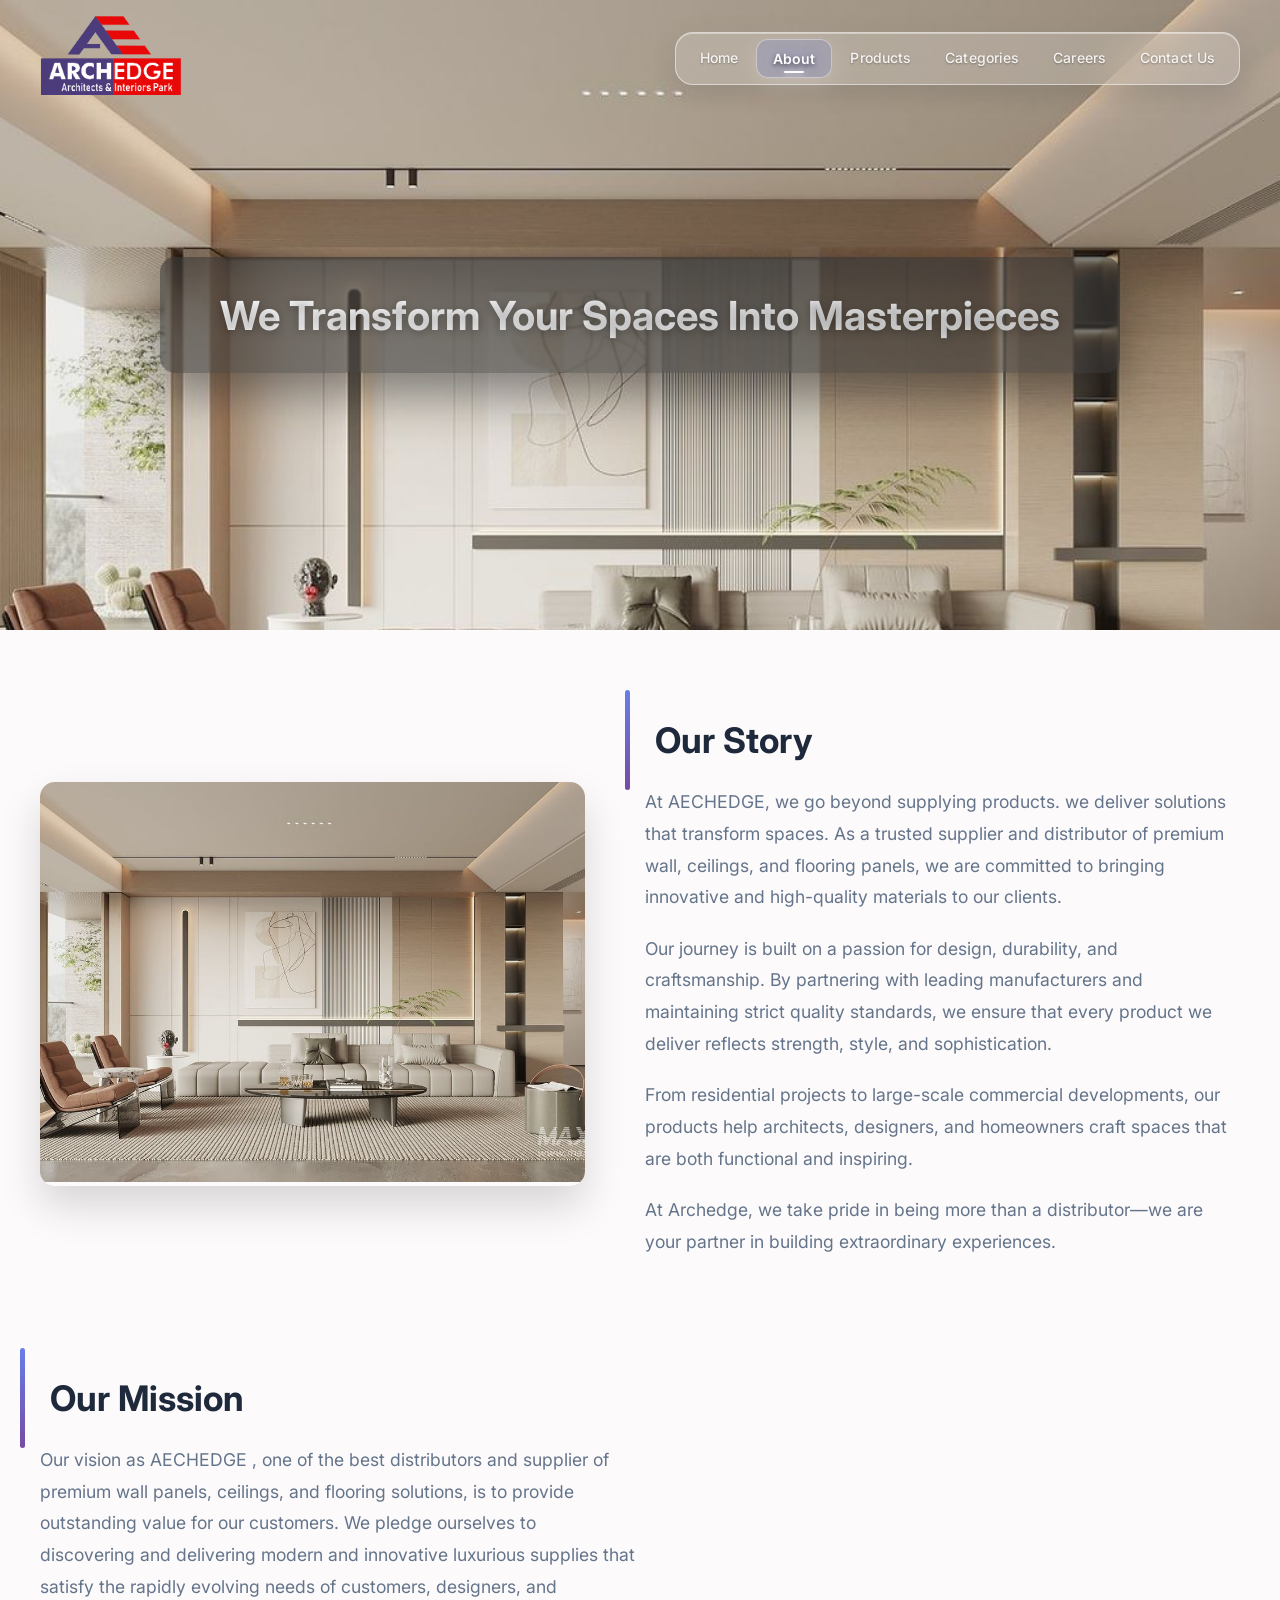
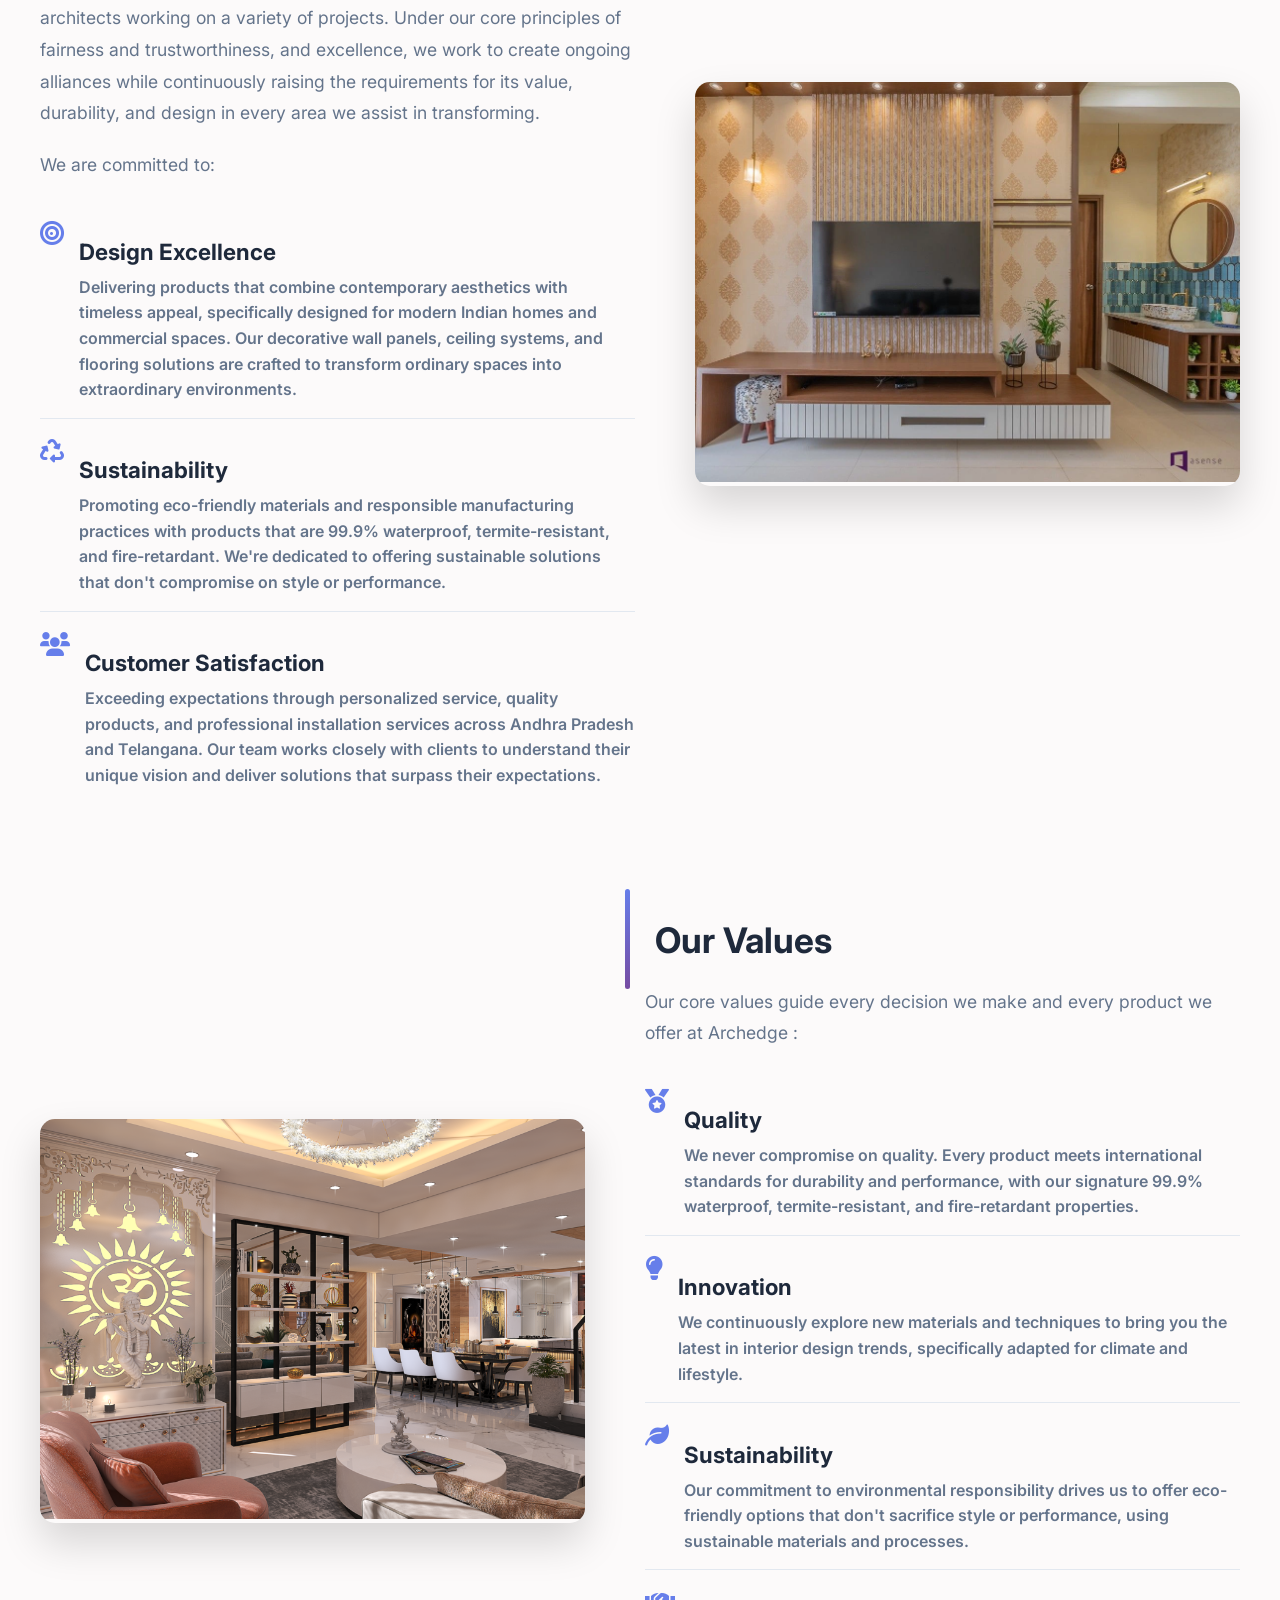
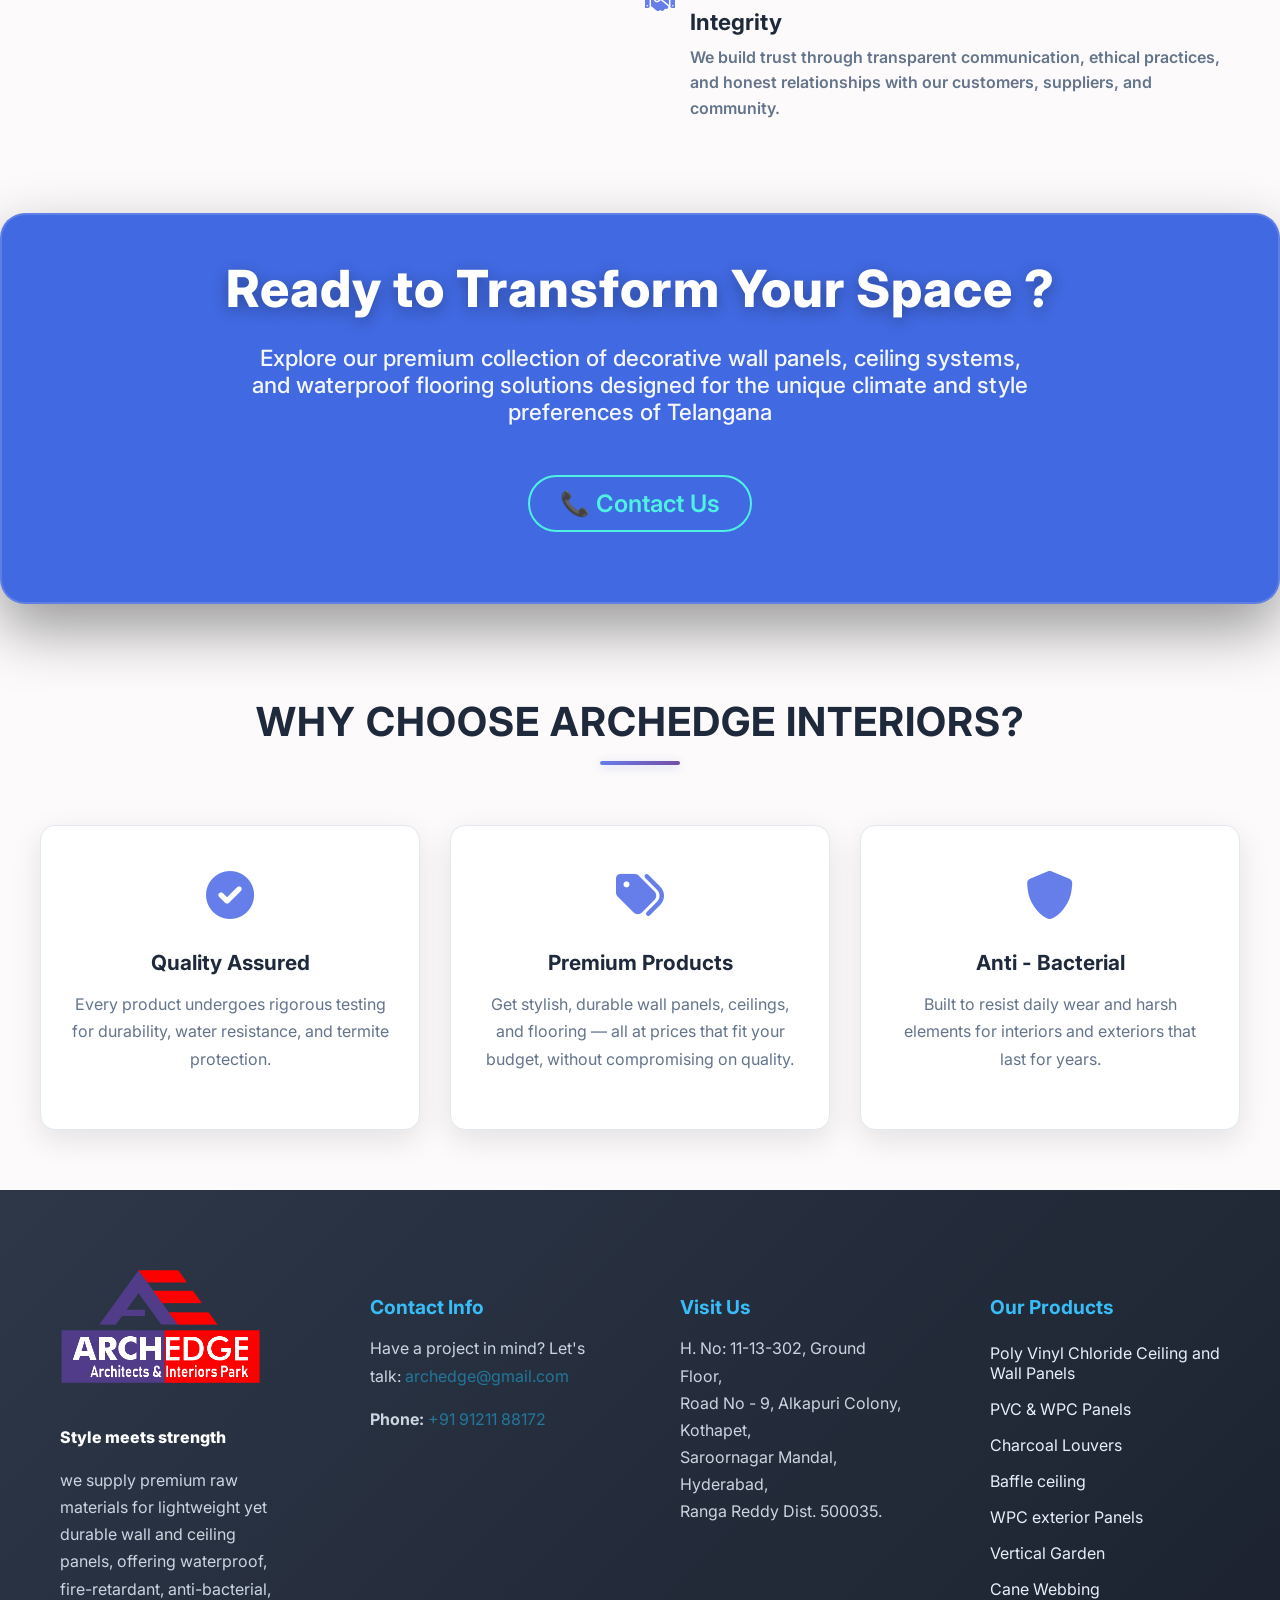
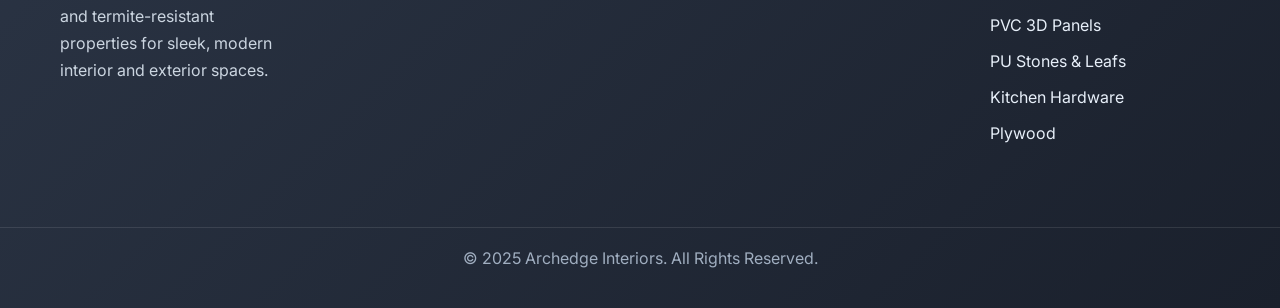
==== about/index.html @ 819c52b0 "favicons set" ====
<!DOCTYPE html>
 <html lang="en">

 <head>
    <!-- Basic Page Needs -->
    <meta charset="UTF-8">
    <meta http-equiv="X-UA-Compatible" content="IE=edge">
    <meta name="viewport" content="width=device-width, initial-scale=1.0, maximum-scale=1">

    <!-- Title & Description -->
    <title>About Archedge | Architects & Interiors Park in Hyderabad</title>
    <meta name="description" content="Learn about Archedge – Hyderabad's destination for architecture, interior design, decorative wall panels, PVC ceilings, waterproof flooring, and WPC panels. Our story, mission, and commitment to quality spaces.">
    <meta name="keywords" content="Archedge, architects Hyderabad, interior design Hyderabad, decorative wall panels, PVC ceiling systems, waterproof flooring, WPC panels, building design Hyderabad, ceiling systems">
    <link rel="canonical" href="https://archedge.pro/about">

    <meta name="robots" content="index, follow" />

    <!-- Favicon for Chrome & others -->
<!-- Standard Favicon -->
<link rel="icon" type="image/x-icon" href="/assets/images/favicon.ico">
<link rel="shortcut icon" type="image/x-icon" href="/assets/images/favicon.ico">

<!-- PNG Icons for Modern Browsers -->
<link rel="icon" type="image/png" sizes="32x32" href="/assets/images/favicon-32x32.png">
<link rel="icon" type="image/png" sizes="16x16" href="/assets/images/favicon-16x16.png">

<!-- Apple iOS Touch Icon -->
<link rel="apple-touch-icon" sizes="180x180" href="/assets/images/apple-touch-icon.png">

<!-- Android / PWA -->
<link rel="manifest" href="/assets/images/manifest.json">
<meta name="theme-color" content="#1a1a1a">

<!-- Windows Tiles -->
<meta name="msapplication-TileColor" content="#1a1a1a">
<meta name="msapplication-TileImage" content="/assets/images/mstile-150x150.png">

<!-- Safari Pinned Tab (macOS/iOS Safari) -->
<link rel="mask-icon" href="/assets/images/safari-pinned-tab.svg" color="#1a1a1a">




    <!-- Stylesheets -->
    <link rel="stylesheet" href="../assets/css/navbar.css">
    <link rel="stylesheet" href="../assets/css/about.css">
    <link rel="stylesheet" href="https://cdnjs.cloudflare.com/ajax/libs/font-awesome/6.0.0/css/all.min.css">
    <link href="https://fonts.googleapis.com/css2?family=Inter:wght@400;500;600&display=swap" rel="stylesheet">

    <!-- Preconnect / DNS Prefetch for Performance -->
    <link rel="preconnect" href="https://fonts.googleapis.com">
    <link rel="preconnect" href="https://fonts.gstatic.com" crossorigin>
    <link rel="dns-prefetch" href="https://fonts.googleapis.com">
    <link rel="dns-prefetch" href="https://fonts.gstatic.com">
    <link rel="dns-prefetch" href="https://cdnjs.cloudflare.com">

    <!-- Open Graph / Facebook -->
    <meta property="og:title" content="About Archedge | Architects & Interiors Park in Hyderabad">
    <meta property="og:description" content="Learn about Archedge – Hyderabad's destination for architecture, interior design, decorative wall panels, PVC ceilings, waterproof flooring, and WPC panels.">
    <meta property="og:image" content="https://archedge.pro/assets/images/og.png">
    <meta property="og:url" content="https://archedge.pro/about">
    <meta property="og:type" content="website">
    <meta property="og:site_name" content="Archedge – Architects & Interiors Park">

    <!-- Twitter Card -->
    <meta name="twitter:card" content="summary_large_image">
    <meta name="twitter:site" content="@archedgeinteriors">
    <meta name="twitter:creator" content="@archedgeinteriors">
    <meta name="twitter:title" content="About Archedge | Architects & Interiors Park in Hyderabad">
    <meta name="twitter:description" content="Learn about Archedge – Hyderabad's destination for architecture, interior design, decorative wall panels, PVC ceilings, waterproof flooring, and WPC panels.">
    <meta name="twitter:image" content="https://archedge.pro/assets/images/og.png">

    <!-- Enhanced SEO Meta Tags -->
    <meta name="author" content="Archedge – Architects & Interiors Park">
    <meta name="publisher" content="Archedge – Architects & Interiors Park">
    <meta name="classification" content="Interior Design, Decorative Wall Panels, Ceiling Systems, Waterproof Flooring, PVC Panels, WPC Panels">
    <meta name="geo.region" content="IN-TG">
    <meta name="geo.placename" content="Hyderabad">
    <meta name="geo.position" content="17.4065;78.4772">
    <meta name="ICBM" content="17.4065, 78.4772">
    <meta name="revisit-after" content="7 days">
    <meta name="language" content="EN">
    <meta name="distribution" content="global">
    <meta name="rating" content="general">

    <!-- Google Analytics 4 -->
    <script async src="https://www.googletagmanager.com/gtag/js?id=G-M53RF9HY7P"></script>
    <script>
        window.dataLayer = window.dataLayer || [];
        function gtag(){dataLayer.push(arguments);}
        gtag('js', new Date());
        gtag('config', 'G-M53RF9HY7P');
    </script>

    <!-- Microsoft Clarity -->
    <script type="text/javascript">
        (function(c,l,a,r,i,t,y){
            c[a]=c[a]||function(){(c[a].q=c[a].q||[]).push(arguments)};
            t=l.createElement(r);t.async=1;t.src="https://www.clarity.ms/tag/"+i;
            y=l.getElementsByTagName(r)[0];y.parentNode.insertBefore(t,y);
        })(window, document, "clarity", "script", "sxzyvyyrtw");
    </script>

    <!-- JSON-LD Structured Data: LocalBusiness -->
    <script type="application/ld+json">
    {
        "@context": "https://schema.org",
        "@type": ["LocalBusiness","HomeAndConstructionBusiness"],
        "name": "Archedge – Architects & Interiors Park",
        "description": "Learn about Archedge – Hyderabad's destination for architecture, interior design, decorative wall panels, PVC ceilings, waterproof flooring, and WPC panels.",
        "url": "https://archedge.pro/about",
        "logo": "https://archedge.pro/assets/images/logo.png",
        "image": "https://archedge.pro/assets/images/og.png",
        "telephone": "+91-91211-88172",
        "email": "archedge.pro@gmail.com",
        "address": {
            "@type": "PostalAddress",
            "streetAddress": "H. No: 11-13-302, Ground Floor, Road No - 9, Alkapuri Colony",
            "addressLocality": "Hyderabad",
            "addressRegion": "Telangana",
            "postalCode": "500035",
            "addressCountry": "IN"
        },
        "geo": {"@type":"GeoCoordinates","latitude":17.4065,"longitude":78.4772},
        "openingHoursSpecification":[{"@type":"OpeningHoursSpecification","dayOfWeek":["Monday","Tuesday","Wednesday","Thursday","Friday","Saturday"],"opens":"09:00","closes":"18:00"}],
        "priceRange":"₹₹",
        "areaServed":[{"@type":"State","name":"Telangana"},{"@type":"State","name":"Andhra Pradesh"}],
        "hasOfferCatalog":{"@type":"OfferCatalog","name":"Interior Design Solutions","itemListElement":[{"@type":"Offer","itemOffered":{"@type":"Service","name":"About Archedge","description":"Learn about our company, mission, and commitment to quality interior design solutions"}}]},
        "sameAs":["https://www.facebook.com/archedgeinteriors","https://www.instagram.com/archedgeinteriors","https://www.linkedin.com/company/archedge-interiors"],
        "foundingDate":"2025",
        "aggregateRating":{"@type":"AggregateRating","ratingValue":"4.9","reviewCount":"127"}
    }
    </script>

    <!-- JSON-LD Structured Data: Breadcrumb -->
    <script type="application/ld+json">
    {
        "@context": "https://schema.org",
        "@type": "BreadcrumbList",
        "itemListElement":[
            {"@type":"ListItem","position":1,"name":"Home","item":"https://archedge.pro/"},
            {"@type":"ListItem","position":2,"name":"About","item":"https://archedge.pro/about"}
        ]
    }
    </script>

    <!-- JSON-LD Structured Data: Website Search -->
    <script type="application/ld+json">
    {
        "@context":"https://schema.org",
        "@type":"WebSite",
        "name":"Archedge – Architects & Interiors Park",
        "url":"https://archedge.pro",
        "potentialAction":{
            "@type":"SearchAction",
            "target":"https://archedge.pro/search?q={search_term_string}",
            "query-input":"required name=search_term_string"
        }
    }
    </script>
</head>



<body>
    <!-- Header -->
    <header class="header">
        <div class="container">
            <nav class="navbar">
                <a href="/"><img src="../assets/images/logo.png" alt="Archedge Logo" class="navbar-logo" /></a>
                
                <a href="/"> 
                <div class="nav-company">
                    <div class="company-info">
                        
                    </div>
                </div>
                </a>
                
                <div class="nav-center">
                    <!-- Search bar removed -->
                </div>
                
                <div class="nav-right">
                    <ul class="nav-menu">
                        <li class="nav-item">
                            <a href="/" class="nav-link">
                                <span class="nav-text">Home</span>
                                <span class="nav-indicator"></span>
                            </a>
                        </li>
                        <li class="nav-item">
                            <a href="./" class="nav-link active">
                                <span class="nav-text">About</span>
                                <span class="nav-indicator"></span>
                            </a>
                        </li>
                        <li class="nav-item">
    
<a  class="nav-link">
        <span class="nav-text">Products</span> 
        <span class="nav-indicator"></span>
    </a>
    <div class="brands-dropdown">
        <div class="brands-row">
          <a href="../products/pare/" class="brand-item">
                <div class="brand-image-container">
                    <img src="../assets/images/brands/pare/product.webp" alt="Pare India" class="brand-image">
                    <div class="brand-overlay">
                        <span class="view-products-text">View Products</span>
                    </div>
                </div>
                <div class="brand-name"> PARE </div>
            </a>
            
            <a href="../products/vox/" class="brand-item">
                <div class="brand-image-container">
                    <img src="../assets/images/brands/vox/product.jpg" alt="Vox India" class="brand-image">
                    <div class="brand-overlay">
                        <span class="view-products-text">View Products</span>
                    </div>
                </div>
                <div class="brand-name"> VOX </div>
            </a>

            
            <a href="../products/stanza/" class="brand-item">
                <div class="brand-image-container">
                    <img src="../assets/images/brands/Stanza/Soffit Panels/image.webp" alt="Stanza Decor" class="brand-image">
                    <div class="brand-overlay">
                        <span class="view-products-text">View Products</span>
                    </div>
                </div>
                <div class="brand-name">Stanza - Soffit</div>
            </a>
            
            
            <a href="../products/stardec/" class="brand-item">
                <div class="brand-image-container">
                    <img src="../assets/images/brands/StarDECOR/product.jpeg" alt="Star Dec Products" class="brand-image">
                    <div class="brand-overlay">
                        <span class="view-products-text">View Products</span>
                    </div>
                </div>
                <div class="brand-name"> Charcoal  Louvers </div>
            </a>
            
            
            <a href="../products/future decore/" class="brand-item">
                <div class="brand-image-container">
                    <img src="../assets/images/brands/Future DECOR/rock.jpg" alt="Future Decore Industries" class="brand-image">
                    <div class="brand-overlay">
                        <span class="view-products-text">View Products</span>
                    </div>
                </div>
                <div class="brand-name">PU Stones & Leafs</div>
            </a>
            
          
        </div>
    </div>
</li>
                          <li class="nav-item">
                            <a  class="nav-link">
                                <span class="nav-text">Categories</span>
                                <span class="nav-indicator"></span>
                            </a>
                            <div class="categories-dropdown" >
                                <div class="brands-row">
                                    <a href="../categories/ceiling-panels/" class="brand-item">
                                        <div class="brand-image-container">
                                            <img src="../assets/images/categories/Ceiling-Panels.jpeg" alt="Ceiling Panels" class="brand-image">
                                            <div class="brand-overlay">
                                                <span class="view-products-text">View Ceiling Panels</span>
                                            </div>
                                        </div>
                                        <div class="brand-name">Ceiling Panels</div>
                                    </a>
                                    
                                    <a href="../categories/wall-panels/" class="brand-item">
                                        <div class="brand-image-container">
                                            <img src="../assets/images//categories/wall-panels.jpg" alt="Wall Panels" class="brand-image">
                                            <div class="brand-overlay">
                                                <span class="view-products-text">View Wall Panels</span>
                                            </div>
                                        </div>
                                        <div class="brand-name">Wall Panels</div>
                                    </a>
                                    
                                    <a href="../categories/floor-panels/" class="brand-item">
                                        <div class="brand-image-container">
                                            <img src="../assets/images/categories/Floor-Panels.jpeg" alt="Floor Panels" class="brand-image">
                                            <div class="brand-overlay">
                                                <span class="view-products-text">View Floor Panels</span>
                                            </div>
                                        </div>
                                        <div class="brand-name">Floor Panels</div>
                                    </a>
                                    
                                    
                                </div>
                            </div>
                        </li>
                        <li class="nav-item">
                            <a href="../careers/" class="nav-link">
                                <span class="nav-text">Careers</span>
                                <span class="nav-indicator"></span>
                            </a>
                        </li>
                        <li class="nav-item">
                            <a href="../contact/" class="nav-link">
                                <span class="nav-text">Contact Us</span>
                                <span class="nav-indicator"></span>
                            </a>
                        </li>
                    </ul>
                    <div class="mobile-menu-toggle" role="button" aria-label="Toggle menu" tabindex="0">
                        <span class="hamburger-line"></span>
                        <span class="hamburger-line"></span>
                        <span class="hamburger-line"></span>
                        <span class="menu-label"></span>
                    </div>
                </div>
            </nav>
        </div>
    </header>

    <!-- Hero Section -->
    <section class="hero-section">
        <div class="hero-content">
            <h1>We Transform Your Spaces Into Masterpieces</h1>
            
        </div>
    </section>

    <!-- Our Story Section -->
    <section class="section">
        <div class="two-column left-image fade-in">
            <div class="image-block">
                <img src="../assets/images/about/cover.jpg" alt="Archedge Interiors - Premium decorative wall panels and ceiling systems showroom in Hyderabad" loading="lazy">
            </div>
            <div class="text-block">
                <h2>Our Story</h2>

           <p>At AECHEDGE, we go beyond supplying products. we deliver solutions that transform spaces. As a trusted supplier and distributor of premium wall, ceilings, and flooring panels, we are committed to bringing innovative and high-quality materials to our clients.</p>
           <p> Our journey is built on a passion for design, durability, and craftsmanship. By partnering with leading manufacturers and maintaining strict quality standards, we ensure that every product we deliver reflects strength, style, and sophistication.</p>
           <p> From residential projects to large-scale commercial developments, our products help architects, designers, and homeowners craft spaces that are both functional and inspiring.</p>
           <p> At Archedge, we take pride in being more than a distributor—we are your partner in building extraordinary experiences.</p>

           </p>    
         </div>
        </div>
    </section>

    <!-- Our Mission Section -->
    <section class="section">
        <div class="two-column right-image fade-in">
            
            <div class="text-block">
                <h2>Our Mission</h2>
                <p>
                    Our vision as AECHEDGE , one of the best distributors and supplier of premium wall panels, ceilings, and flooring solutions,
                     is to provide outstanding value for our customers. We pledge ourselves to discovering and delivering modern and innovative
                      luxurious supplies that satisfy the rapidly evolving needs of customers, designers,
                     and architects working on a variety of projects. Under our core principles of fairness and trustworthiness, and excellence, we work to create ongoing alliances while continuously raising the requirements for its value, durability, and design in every area we assist in transforming.
</p>
<p>We are committed to:</p>
                <ul class="values-list">
                    <li>
                        <i class="fas fa-bullseye"></i>
                        <div class="values-content">
                            <h3>Design Excellence</h3>
                            <p>Delivering products that combine contemporary aesthetics with timeless appeal, specifically designed for modern Indian homes and commercial spaces. Our decorative wall panels, ceiling systems, and flooring solutions are crafted to transform ordinary spaces into extraordinary environments.</p>
                        </div>
                    </li>
                    <li>
                        <i class="fas fa-recycle"></i>
                        <div class="values-content">
                            <h3>Sustainability</h3>
                            <p>Promoting eco-friendly materials and responsible manufacturing practices with products that are 99.9% waterproof, termite-resistant, and fire-retardant. We're dedicated to offering sustainable solutions that don't compromise on style or performance.</p>
                        </div>
                    </li>
                    <li>
                        <i class="fas fa-users"></i>
                        <div class="values-content">
                            <h3>Customer Satisfaction</h3>
                            <p>Exceeding expectations through personalized service, quality products, and professional installation services across Andhra Pradesh and Telangana. Our team works closely with clients to understand their unique vision and deliver solutions that surpass their expectations.</p>
                        </div>
                    </li>
                </ul>
            </div>
            <div class="image-block">
                <img src="../assets/images/about/image2.webp" alt="Our Mission - Archedge Interiors" loading="lazy">
            </div>
        </div>
    </section>

    <!-- Our Values Section -->
    <section class="section">
        <div class="two-column left-image fade-in">
            <div class="image-block">
                <img src="../assets/images/about/image1.png" alt="Our Values - Archedge Interiors" loading="lazy">
            </div>
            <div class="text-block">
                <h2>Our Values</h2>
                <p>Our core values guide every decision we make and every product we offer at Archedge :</p>
                <ul class="values-list">
                    <li>
                        <i class="fas fa-medal"></i>
                        <div class="values-content">
                            <h3>Quality</h3>
                            <p>We never compromise on quality. Every product meets international standards for durability and performance, 
                                with our signature 99.9% waterproof, termite-resistant, and fire-retardant properties.</p>
                        </div>
                    </li>
                    <li>
                        <i class="fas fa-lightbulb"></i>
                        <div class="values-content">
                            <h3>Innovation</h3>
                            <p>We continuously explore new materials and techniques to bring you the latest in interior design trends, specifically adapted for climate and lifestyle.</p>
                        </div>
                    </li>
                    <li>
                        <i class="fas fa-leaf"></i>
                        <div class="values-content">
                            <h3>Sustainability</h3>
                            <p>Our commitment to environmental responsibility drives us to offer eco-friendly options that don't sacrifice style or performance, using sustainable materials and processes.</p>
                        </div>
                    </li>
                    <li>
                        <i class="fas fa-handshake"></i>
                        <div class="values-content">
                            <h3>Integrity</h3>
                            <p>We build trust through transparent communication, ethical practices, and honest relationships with our customers, suppliers, and community.</p>
                        </div>
                    </li>
                </ul>
            </div>
        </div>
    </section>

    <section class="cta-section">
        <div class="container">
            <h2>Ready to Transform Your Space ?</h2>
            <p>Explore our premium collection of decorative wall panels, ceiling systems, and waterproof flooring solutions designed for the unique climate and style preferences of Telangana</p>
            <div class="cta-buttons">
                <a href="../contact/" class="btn btn-secondary"> 📞 Contact Us</a>
            </div>
        </div>
    </section>

    <!-- Why Choose Us Section -->
    <section class="section">
        <h2 class="section-title fade-in">Why Choose Archedge Interiors?</h2>
        <div class="features-grid">
            <!-- First Line -->
            <div class="feature-card fade-in">
                <div class="feature-icon">
                    <i class="fas fa-check-circle"></i>
                </div>
                <h3>Quality Assured</h3>
                <p>Every product undergoes rigorous testing for durability, water resistance, and termite protection.</p>
            </div>
            <div class="feature-card fade-in">
                <div class="feature-icon">
                    <i class="fas fa-tags"></i>
                </div>
                <h3>Premium Products</h3>
                <p>Get stylish, durable wall panels, ceilings, and flooring — all at prices that fit your budget, without compromising on quality.
            </div>
            <div class="feature-card fade-in">
                <div class="feature-icon">
                    <i class="fas fa-shield-alt"></i>
                </div>
                <h3>Anti - Bacterial</h3>
                <p>Built to resist daily wear and harsh elements for interiors and exteriors that last for years.</p>
            </div>
       
            
            
        </div>
    </section>

  

    <!-- Footer -->
    <footer class="footer">
      <div class="footer-container">
        <div class="footer-column">
          <img src="../assets/images/logo.png" alt="Archedge Logo" class="footer-logo" loading="lazy" />
         <p style="font-weight: 800;color:white;">Style meets strength</p>
           <p>we supply premium raw materials for lightweight yet durable wall and ceiling panels, offering waterproof, fire-retardant, anti-bacterial, and termite-resistant properties for sleek, modern interior and exterior spaces.</p>
       </div>

        <div class="footer-column">
          <h4>Contact Info</h4>
          <p>Have a project in mind? Let's talk: <a href="mailto:archedge@gmail.com">archedge@gmail.com</a></p>
          <p><strong>Phone:</strong> <a href="tel:+919121188172">+91 91211 88172</a></p>
        </div>

        <div class="footer-column">
          <h4>Visit Us</h4>
          <p>
            H. No: 11-13-302, Ground Floor,<br>
            Road No - 9, Alkapuri Colony, Kothapet,<br>
            Saroornagar Mandal, Hyderabad,<br>
            Ranga Reddy Dist. 500035.
          </p>
        </div>

        <div class="footer-column">
          <h4>Our Products</h4>
          <ul>
            <li>Poly Vinyl Chloride Ceiling and Wall Panels</li>
            <li>PVC & WPC Panels</li>
            <li>Charcoal Louvers</li>
            <li>Baffle ceiling</li>
            <li>WPC exterior Panels</li>
            <li>Vertical Garden</li>
            <li>Cane Webbing</li>
            <li>PVC 3D Panels</li>
            <li>PU Stones & Leafs</li>
            <li>Kitchen Hardware</li>
            <li>Plywood</li>
          </ul>
        </div>
      </div>

      <div class="footer-bottom">
        &copy; 2025 Archedge Interiors. All Rights Reserved.
      </div>
    </footer>

    <script src="../assets/js/navbar.js"></script>
    <script>
        // Simple fade-in animation
        const observerOptions = {
            threshold: 0.1,
            rootMargin: '0px 0px -50px 0px'
        };

        const observer = new IntersectionObserver((entries) => {
            entries.forEach(entry => {
                if (entry.isIntersecting) {
                    entry.target.classList.add('visible');
                }
            });
        }, observerOptions);

        document.querySelectorAll('.fade-in').forEach(el => {
            observer.observe(el);
        });
    </script>
</body>
</html>
---- assets/css/navbar.css ----
.container {
    max-width: 1200px;
    margin: 0 auto;
    padding: 0 20px;
}
a {
  text-decoration: none;
}

.header {
  position: fixed;
  top: 0;
  left: 0;
  right: 0;
  z-index: 1000;
  transition: all 0.5s ease;
}



.nav-link {
  color: rgba(255, 255, 255, 1);
  font-weight: 600;
  font-size: 14px;
  padding: 10px 14px;
  border-radius: 12px;
  text-shadow: 0 2px 8px rgba(0, 0, 0, 0.6), 0 0 10px rgba(255, 255, 255, 0.3);
  transition: all 0.3s cubic-bezier(0.4, 0, 0.2, 1);
  white-space: nowrap;
  position: relative;
  overflow: hidden;
}

.nav-link:hover {
  background: rgba(255, 255, 255, 0.35);
  color: #667eea;
  text-shadow: 0 2px 10px rgba(102, 126, 234, 0.8), 0 0 15px rgba(255, 255, 255, 0.4);
  box-shadow: 0 4px 15px rgba(102, 126, 234, 0.4);
  transform: translateY(-2px);
}

.nav-link.active {
  background: rgba(255, 255, 255, 0.25);
  color: #ffffff;
  font-weight: 700;
  text-shadow: 0 2px 12px rgba(0, 0, 0, 0.7), 0 0 20px rgba(255, 255, 255, 0.5);
  box-shadow: 0 6px 25px rgba(255, 255, 255, 0.2);
  border-radius: 12px;
  border: 1px solid rgba(255, 255, 255, 0.4);
}



.header.scrolled {
    background: rgba(254, 251, 251, 0.98);
    box-shadow: 0 4px 20px rgba(0, 0, 0, 0.1);
    transform: translateY(0) scale(1);
    backdrop-filter: blur(20px);
    border-bottom: 1px solid rgba(102, 126, 234, 0.2);
}

/* Change nav links and search colors on scrolled header */
.header.scrolled .nav-link,
.header.scrolled .nav-link.active,
.header.scrolled .nav-link:hover {
    color: #1a1a1a;
    background: transparent;
    text-shadow: 0 1px 2px rgba(0, 0, 0, 0.1);
    transition: color 0.3s ease, background 0.3s ease;
    font-weight: 600;
    border-radius: 10px;
    font-size: 15px;
    letter-spacing: 0.02em;
    font-family: 'Segoe UI', Tahoma, Geneva, Verdana, sans-serif;
}

.header.scrolled .nav-link:hover {
    background: linear-gradient(90deg, rgba(102, 126, 234, 0.3), rgba(118, 75, 162, 0.3));
    color: #667eea;
    text-shadow: 0 3px 12px rgba(102, 126, 234, 0.6);
    box-shadow: 0 8px 28px rgba(102, 126, 234, 0.4);
    transform: translateY(-3px) scale(1.05);
    transition: all 0.4s ease;
}

.header.scrolled .nav-link.active {
    font-weight: 700;
    border-bottom: 3px solid #667eea;
    color: #667eea;
    text-shadow: 0 2px 10px rgba(102, 126, 234, 0.8);
    box-shadow: 0 8px 24px rgba(102, 126, 234, 0.4);
    background: linear-gradient(90deg, rgba(102, 126, 234, 0.15), rgba(118, 75, 162, 0.15));
    border-radius: 10px;
}





.navbar {
    display: grid;
    grid-template-columns: 40px 1.2fr 2fr 2.5fr;
    align-items: center;
    gap: 20px;
    padding: 16px 0;
    position: relative;
    z-index: 2;
}

/* Clean Company Section */
.nav-spacer {
    display: block;
    left: 0px;
    /* Empty spacer for grid layout */
}
.navbar-logo {
  height: 80px;
  width: auto;
  margin-left: 0px;
    transition: transform 0.3s ease;
}
.nav-company {
    display: flex;
    align-items: center;
    position: relative;
    z-index: 2;
    padding-left: 0px;
    margin-left: -120px;
}

.nav-center {
    display: flex;
    justify-content: flex-start;
    align-items: center;
    position: relative;
    z-index: 2;
    padding-left: 10px;
    padding-right: 30px;
    width: 100%;
}
.header.scrolled .nav-center{
    background: none;
    border: none;
}


/* Clean Right Section - Navigation */
.nav-right {
    display: flex;
    align-items: center;
    justify-content: flex-end;
    gap: 6px;
    position: relative;
    z-index: 2;
    width: 100%;
    border-radius: 18px;
}

/* Clean Navigation Menu */
.nav-menu {
    display: flex;
    list-style: none;
    gap: 2px;
    margin: 0;
    padding: 6px 8px;
    background: rgba(255, 255, 255, 0.18);
    border-radius: 18px;
    backdrop-filter: blur(20px);
    border: 1px solid rgba(255, 255, 255, 0.5);
    box-shadow: 
        0 6px 25px rgba(0, 0, 0, 0.15),
        inset 0 1px 0 rgba(255, 255, 255, 0.4),
        0 0 20px rgba(255, 255, 255, 0.1);
    transition: all 0.3s ease;
    flex-wrap: nowrap;
    min-width: fit-content;
}

.nav-item {
    position: relative;
}

/* Brands Dropdown Styles */
.brands-dropdown {
    position: absolute;
    top: 120%;
    left: -50%;
    background: rgba(255, 255, 255, 0.98);
    backdrop-filter: blur(20px);
    border-radius: 16px;
    box-shadow: 0 12px 40px rgba(0, 0, 0, 0.15);
    border: 1px solid rgba(255, 255, 255, 0.3);
    opacity: 0;
    visibility: hidden;
    transition: all 0.4s cubic-bezier(0.4, 0, 0.2, 1);
    z-index: 1000;
    padding: 25px;
    width: auto;
    max-width: 95vw;
}
.categories-dropdown {
    position: absolute;
    top: 120%;
    background: rgba(255, 255, 255, 0.98);
    backdrop-filter: blur(20px);
    border-radius: 16px;
    box-shadow: 0 12px 40px rgba(0, 0, 0, 0.15);
    border: 1px solid rgba(255, 255, 255, 0.3);
    opacity: 0;
    visibility: hidden;
    transition: all 0.4s cubic-bezier(0.4, 0, 0.2, 1);
    z-index: 1000;
    padding: 25px;
    width: auto;
    max-width: 50vw;
}

.nav-item:hover .brands-dropdown {
    opacity: 1;
    visibility: visible;
}

.nav-item:hover .brands-dropdown {
    transform: translateX(-58%);
}

.nav-item:hover .categories-dropdown {
    opacity: 1;
    visibility: visible;
}

.nav-item:hover .categories-dropdown {
    transform: translateX(-28%);
}



.brands-row {
    display: grid;
    grid-template-columns: repeat(5, 1fr);
    align-items: start;
    justify-content: center;
    padding: 4px;
    width: 100%;
}

.brand-item {
    display: flex;
    flex-direction: column;
    align-items: center;
    text-decoration: none;
    color: inherit;
    cursor: pointer;
    transition: all 0.3s ease;
    padding: 10px;
    border-radius: 12px;
    width: 100%;
    max-width: 160px;
    justify-self: center;
}

.brand-item:hover {
    transform: translateY(-6px);
    background: linear-gradient(135deg, rgba(102, 126, 234, 0.08) 0%, rgba(118, 75, 162, 0.05) 100%);
    border-radius: 16px;
    box-shadow: 0 8px 25px rgba(102, 126, 234, 0.15);
}

.brand-image-container {
    position: relative;
    width: 150px;
    height: 100px;
    border-radius: 16px;
    overflow: hidden;
    box-shadow: 0 6px 20px rgba(0, 0, 0, 0.15);
    transition: all 0.4s cubic-bezier(0.4, 0, 0.2, 1);
    margin-bottom: 12px;
    border: 2px solid rgba(255, 255, 255, 0.8);
}

.brand-image {
    width: 100%;
    height: 100%;
    object-fit: cover;
    transition: all 0.3s ease;
}

.brand-overlay {
    position: absolute;
    top: 0;
    left: 0;
    right: 0;
    bottom: 0;
    background: transparent;
    display: flex;
    align-items: center;
    justify-content: center;
    opacity: 0;
    transition: all 0.4s cubic-bezier(0.4, 0, 0.2, 1);
}

.brand-item:hover .brand-overlay {
    opacity: 1;
}



.view-products-text {
    background: rgba(0, 0, 0, 0.9);
    color: white;
    padding: 10px 18px;
    border-radius: 25px;
    font-size: 11px;
    font-weight: 700;
    text-transform: uppercase;
    letter-spacing: 0.8px;
    box-shadow: 0 4px 15px rgba(0, 0, 0, 0.3);
    transition: all 0.3s ease;
    display: inline-block;
    border: 2px solid rgba(0, 0, 0, 0.8);
}

.brand-item:hover .view-products-text {
    transform: translateY(-2px);
    box-shadow: 0 6px 20px rgba(0, 0, 0, 0.5);
    background: rgba(0, 0, 0, 1);
}

.brand-name {
    font-size: 14px;
    font-weight: 700;
    color: #2d3748;
    text-align: center;
    line-height: 1.3;
    transition: all 0.3s ease;
    font-family: 'Inter', sans-serif;
    text-shadow: 0 1px 2px rgba(0, 0, 0, 0.1);
    margin-top: 4px;
}

.brand-item:hover .brand-name {
    
    transform: translateY(-2px);
}

/* Responsive Grid Layout */
/* Large Desktop: 6 columns (all in one row) */
@media (min-width: 1200px) {
    .brands-dropdown {
        width: 1200px;
        max-width: 95vw;
    }
    
    .brands-row {
        gap: 18px;
        margin: 0;
    }
    
    .brand-item {
        max-width: 180px;
    }
    
    .brand-image-container {
        width: 160px;
        height: 110px;
    }
}

/* Transition zone for very wide screens */
@media (min-width: 1400px) {
    .brands-dropdown {
        left: 50%;
        min-width: 1200px;
        padding: 4px;
    }
    
    .brands-row {
        gap: 24px;
    }
    
    .brand-item {
        max-width: 180px;
    }
    
    .brand-image-container {
        width: 160px;
        height: 110px;
    }
}

/* Medium Desktop: 3x2 grid (2 rows, 3 columns each) */
@media (max-width: 1199px) and (min-width: 769px) {
    .brands-dropdown {
        padding: 20px;
        max-width: 90vw;

    }
    
    .brands-row {
        grid-template-columns: repeat(3, 1fr);
        max-width: 600px;
        margin: 0 auto;
        gap: 18px;
        padding: 8px;
    }
    
    .brand-image-container {
        width: 140px;
        height: 95px;
    }
    
    .brand-item {
        max-width: 150px;
        padding: 10px;
    }
}

/* Mobile: 2x3 grid (3 rows, 2 columns each) */
@media (max-width: 768px) {
    
    .brands-dropdown {
        padding: 20px;
        max-width: 95vw;
        left: 50%;
        transform: translateX(-50%) translateY(-15px);
    }
    
    .brands-row {
        grid-template-columns: repeat(2, 1fr);
        max-width: 350px;
        margin: 0 auto;

        gap: 16px;
    }
    .categories-dropdown{
        margin-left: 80px;
    }
    .brands-dropdown{
        margin-left: 20px;
    }
    
    .brand-image-container {
        width: 120px;
        height: 80px;
    }
    
    .brand-name {
        font-size: 13px;
        font-weight: 600;
    }
    
    .brand-item {
        max-width: 130px;
        padding: 8px;
    }
    
    .view-products-text {
        font-size: 10px;
        padding: 8px 14px;
    }
}

/* Very small mobile */
@media (max-width: 480px) {
    .brands-dropdown {
        padding: 16px;
        max-width: 98vw;
    }
    
    .brands-row {
        max-width: 300px;
        gap: 12px;
    }
    
    .brand-image-container {
        width: 100px;
        height: 70px;
    }
    
    .brand-item {
        max-width: 110px;
        padding: 6px;
    }
    
    .brand-name {
        font-size: 12px;
    }
}

.nav-link {
    display: flex;
    flex-direction: column;
    align-items: center;
    text-decoration: none;
    color: rgba(255, 255, 255, 0.9);
    font-weight: 500;
    font-size: 14px;
    padding: 10px 16px;
    border-radius: 12px;
    transition: all 0.3s ease;
    position: relative;
    font-family: 'Inter', -apple-system, BlinkMacSystemFont, sans-serif;
    letter-spacing: 0.1px;
    text-shadow: 0 1px 2px rgba(0, 0, 0, 0.3);
    background: transparent;
    border: none;
    outline: none;
}

.nav-text {
    position: relative;
    z-index: 2;
    transition: all 0.3s ease;
}

.nav-indicator {
    position: absolute;
    bottom: 4px;
    left: 50%;
    transform: translateX(-50%) scaleX(0);
    width: 20px;
    height: 2px;
    background: rgba(255, 255, 255, 0.9);
    border-radius: 1px;
    transition: transform 0.3s ease;
    box-shadow: 0 1px 3px rgba(255, 255, 255, 0.5);
}

.nav-link:hover {
    color: #ffffff;
    background: rgba(255, 255, 255, 0.15);
    transform: translateY(-2px);
    text-shadow: 
        0 2px 4px rgba(0, 0, 0, 0.5),
        0 0 10px rgba(102, 126, 234, 0.3);
    border-radius: 12px;
}

.nav-link:hover .nav-indicator {
    transform: translateX(-50%) scaleX(1);
}

.nav-link.active {
    color: #ffffff;
    background: rgba(102, 126, 234, 0.2);
    font-weight: 600;
    text-shadow: 
        0 2px 4px rgba(0, 0, 0, 0.5),
        0 0 12px rgba(102, 126, 234, 0.4);
    border-radius: 12px;
}

.nav-link.active .nav-indicator {
    transform: translateX(-50%) scaleX(1);
    background: rgba(255, 255, 255, 1);
    box-shadow: 0 2px 6px rgba(255, 255, 255, 0.6);
}


/* Mobile Navigation Styles */
@media (max-width: 768px) {
    
    
    .nav-menu {
        position: fixed;
        top: 40px;
        left: 0;
        right: 0;
        background: rgba(255, 255, 255, 0.95);
        backdrop-filter: blur(20px);
        flex-direction: column;
        padding: 20px;
        transform: translateY(-100%);
        opacity: 0;
        visibility: hidden;
        transition: all 0.3s cubic-bezier(0.4, 0, 0.2, 1);
        z-index: 99;
        border-radius: 0 0 20px 20px;
        box-shadow: 0 10px 40px rgba(0, 0, 0, 0.1);
    }
    
    .nav-menu.active {
        transform: translateY(0);
        opacity: 1;
        visibility: visible;
    }
    
    .nav-item {
        margin: 8px 0;
        width: 100%;
    }
    
    .nav-link {
        color: #1a1a1a;
        padding: 15px 20px;
        border-radius: 12px;
        background: rgba(102, 126, 234, 0.05);
        margin: 4px 0;
        text-shadow: none;
    }
    
    .nav-link:hover {
        background: rgba(102, 126, 234, 0.1);
        color: #667eea;
        transform: translateX(8px);
    }
    
}
@media(min-width: 769px){
    .nav-item:hover > .brands-dropdown,
    .nav-item:hover > .categories-dropdown {
        display: block;
    }
}

/* ---------- MOBILE MENU ---------- */
.mobile-menu-toggle {
    display: none;
    flex-direction: column;
    cursor: pointer;
    gap: 5px;
    z-index: 1000;
}

.hamburger-line {
    width: 25px;
    height: 3px;
    background: #4f46e5;
    border-radius: 2px;
    transition: all 0.3s;
}

.mobile-menu-toggle.active .hamburger-line:nth-child(1) {
    transform: rotate(45deg) translate(5px, 5px);
}
.mobile-menu-toggle.active .hamburger-line:nth-child(2) {
    opacity: 0;
}
.mobile-menu-toggle.active .hamburger-line:nth-child(3) {
    transform: rotate(-45deg) translate(5px, -5px);
}

@media(max-width:768px){
   
    

    .brands-dropdown{
        display: none;
    }
    .categories-dropdown {
        display: none;
        position: absolute;   /* keep absolute for small offset */
        top: 100%;            /* below parent nav item */
        left: 10px;           /* shift slightly right */
        transform: none;      /* remove old translation */
        width: calc(100% - 20px); /* slightly smaller than parent width */
        max-width: 95%;       
        padding: 15px 20px;
        border-radius: 12px;
        box-shadow: 0 6px 20px rgba(0,0,0,0.1);
        background: rgba(255, 255, 255, 0.95);
        z-index: 1000;
    }

    .brands-dropdown.open,
    .categories-dropdown.open {
        display: block;
    }

    .mobile-menu-toggle {
        display: flex;
    }
}
/* Enhanced Footer Styling */
.footer {
    background: linear-gradient(135deg, #2d3748 0%, #1a202c 100%);
    color: #e2e8f0;
    padding: 60px 0 20px;
    position: relative;
    overflow: hidden;
  }
  
  .footer::before {
    content: '';
    position: absolute;
    top: 0;
    left: 0;
    right: 0;
    bottom: 0;
  }
  .footer-column h4 {
    font-size: 1.2rem;
    color: #38bdf8;
    margin-bottom: 12px;
  }
  
  .footer-container {
    max-width: 1200px;
    margin: 0 auto;
    padding: 0 20px;
    display: grid;
    grid-template-columns: repeat(auto-fit, minmax(250px, 1fr));
    gap: 40px;
    position: relative;
    z-index: 2;
  }
  
  .footer-column {
    padding: 20px;
  }
  
  .footer-logo {
    max-width: 200px;
    margin-bottom: 20px;
    filter: brightness(1.1) contrast(1.1);
  }
  
 
  .footer-column p {
    line-height: 1.7;
    margin-bottom: 15px;
    color: #cbd5e0;
    justify-content: center;
  }
  
  .footer-column a{
    
    color: #22779b;
  }
  
  .footer-column a:hover {
    color: #764ba2;
  }
  
  .footer-column ul {
    list-style: none;
    padding: 0;
  }
  
  .footer-column ul li {
    padding: 8px 0;
    color: #e7eff9;
    transition: color 0.3s ease;
  }
  
  .footer-column ul li:hover {
    color: #667eea;
  }
  
  .footer-bottom {
    text-align: center;
    padding: 20px 0;
    border-top: 1px solid rgba(255, 255, 255, 0.1);
    margin-top: 40px;
    color: #a0aec0;
    position: relative;
    z-index: 2;
  }
---- assets/css/about.css ----
body{
            min-height: 100vh;
  
            background: rgb(252, 250, 250);

            margin: 0;
            padding: 0;
            font-family: 'Inter', 'Segoe UI', sans-serif;
        }       
        .hero-section {
            position: relative;
            height: 70vh;
            background: url('../images/about/cover.jpg') no-repeat center center fixed;
            background-size: cover;
            background-position: center;
            display: flex;
            align-items: center;
            justify-content: center;
            text-align: center;
            color: white;
            overflow: hidden;
            margin-bottom: 50px;
        }

        .hero-section::after {
            content: '';
            position: absolute;
            top: 0;
            left: 0;
            right: 0;
            bottom: 0;
           }

        .hero-content {
            position: relative;
            justify-content: center;
            background: rgba(56, 56, 56, 0.6);
            border-radius: 15px;
            
            padding:0 60px 0 60px;
            z-index: 2;
            backdrop-filter: blur(1.1px);
            box-shadow: 0 20px 50px rgba(35, 35, 35, 0.5);
        }

        .hero-content h1 {
            font-size: 2.5rem;
            font-weight: 700;
            text-shadow: 0 2px 10px rgba(0, 0, 0, 0.3);
            background: linear-gradient(to right, #fff, #e0e0e0);
            -webkit-background-clip: text;
            -webkit-text-fill-color: transparent;
            background-clip: text;
            animation: fadeInUp 1s ease-out forwards, glow 2s infinite alternate;
            opacity: 0;
        }

        @keyframes fadeInUp {
            from {
                opacity: 0;
                transform: translateY(30px);
            }
            to {
                opacity: 1;
                transform: translateY(0);
            }
        }

        @keyframes glow {
            from {
                text-shadow: 0 2px 10px rgba(0, 0, 0, 0.3);
            }
            to {
                text-shadow: 0 2px 20px rgba(255, 255, 255, 0.5);
            }
        }

        .hero-content p {
            display: none;
        }

        .hero-buttons {
            margin-top: 20px;
        }

        

        .section {
            padding: 10px;
            max-width: 1200px;
            margin: 0 auto;
            margin-top: 50px;
        }

        .section-title {
            text-align: center;
            font-size: 2.5rem;
            font-weight: 700;
            color: #1e293b;
            margin-bottom: 60px;
            position: relative;
            text-transform: uppercase;
            letter-spacing: 1px;
        }

        .section-title:after {
            content: '';
            display: block;
            width: 80px;
            height: 4px;
            background: linear-gradient(135deg, #667eea 0%, #764ba2 100%);
            margin: 15px auto 0;
            border-radius: 2px;
            box-shadow: 0 2px 10px rgba(102, 126, 234, 0.3);
        }

        .two-column {
            display: flex;
            flex-wrap: wrap;
            align-items: center;
            gap: 60px;
        }

        

        .image-block {
            flex: 1 1 450px;
            border-radius: 15px;
            overflow: hidden;
            box-shadow: 0 20px 40px rgba(0, 0, 0, 0.15);
            transition: all 0.3s ease;
            position: relative;
        }

        .image-block::before {
            content: '';
            position: absolute;
            top: 0;
            left: 0;
            right: 0;
            bottom: 0;
            opacity: 0;
            transition: opacity 0.3s ease;
            z-index: 1;
        }

        .image-block:hover {
            transform: translateY(-20px);
            border: #1e293b 1px solid;
        }

        .image-block:hover::before {
            opacity: 1;
        }

        .image-block img {
            width: 100%;
            height: 200px;
            object-fit: cover;
            transition: transform 0.5s ease;
            position: relative;
            z-index: 2;
        }

        .image-block:hover img {
            transform: scale(1.05);
        }

        .text-block {
            flex: 1 1 500px;
            position: relative;
        }

        .text-block::before {
            content: '';
            position: absolute;
            top: 0;
            left: -20px;
            width: 5px;
            height: 100px;
            background: linear-gradient(to bottom, #667eea, #764ba2);
            border-radius: 5px;
        }

        .text-block h2 {
            font-size: 2.2rem;
            color: #1e293b;
            margin-bottom: 25px;
            position: relative;
            padding-left: 10px;
        }

        .text-block p {
            font-size: 1.1rem;
            color: #64748b;
            line-height: 1.8;
            margin-bottom: 20px;
            position: relative;
             text-justify: inter-word;     /* Distributes spaces between words, not letters */
  hyphens: auto;
        }

        .features-grid {
            display: grid;
            grid-template-columns: repeat(auto-fit, minmax(300px, 1fr));
            gap: 30px;
            margin-top: 50px;
            margin-bottom: 50px;
        }

        .feature-card {
            background: white;
            border-radius: 15px;
            padding: 40px 30px;
            text-align: center;
            box-shadow: 0 10px 30px rgba(0, 0, 0, 0.1);
            transition: all 0.3s ease;
            border: 1px solid #e2e8f0;
            position: relative;
            overflow: hidden;
        }

        .feature-card::before {
            content: '';
            position: absolute;
            top: 0;
            left: 0;
            width: 100%;
            height: 4px;
            background: linear-gradient(135deg, #667eea 0%, #764ba2 100%);
            transform: scaleX(0);
            transform-origin: left;
            transition: transform 0.3s ease;
        }

        .feature-card:hover {
            transform: translateY(-10px);
            box-shadow: 0 15px 40px rgba(0, 0, 0, 0.15);
            border-color: #667eea;
        }

        .feature-card:hover::before {
            transform: scaleX(1);
        }

        .feature-icon {
            font-size: 3rem;
            margin-bottom: 25px;
            color: #667eea;
            transition: all 0.3s ease;
        }

        .feature-card:hover .feature-icon {
            transform: scale(1.1) rotate(5deg);
            color: #764ba2;
        }

        .feature-card h3 {
            font-size: 1.5rem;
            color: #1e293b;
            margin-bottom: 15px;
        }

        .feature-card p {
            color: #64748b;
            line-height: 1.7;
        }

        .cta-section {
            background:royalblue;
            color: white;
            text-align: center;
            padding-bottom: 70px;
            margin: 50px 0 0 0 ;
            position: relative;
            overflow: hidden;
            border-radius: 25px;
            box-shadow: 0 25px 60px rgba(0, 0, 0, 0.4);
            border: 2px solid rgba(255, 255, 255, 0.15);
        }

        .cta-section::before {
            content: '';
            position: absolute;
            top: 0;
            left: 0;
            right: 0;
            bottom: 0;
            opacity: 0.3;
        }

        .cta-section h2 {
            font-size: 3.2rem;
            font-weight: 800;
            margin-bottom: 25px;
            position: relative;
            text-shadow: 0 4px 15px rgba(0, 0, 0, 0.3);
            letter-spacing: 1px;
            z-index: 2;
        }

        .cta-section p {
            font-size: 1.4rem;
            max-width: 800px;
            margin: 0 auto 50px;
            opacity: 0.95;
            position: relative;
            font-weight: 500;
            z-index: 2;
        }

        .cta-buttons {
    display: flex;
    justify-content: center;
    flex-wrap: wrap;
    gap: 20px;
    margin-top: 30px;
    z-index: 2;
    position: relative;
}

.btn {
    position: relative;
    padding: 12px 30px;
    font-size: 1.5rem;
    font-weight: 600;
    border: 2px solid transparent;
    border-radius: 50px;
    text-decoration: none;
    background-color: transparent;
    overflow: hidden;
    transition: all 0.4s ease;
    z-index: 1;
}

/* Common fill animation */
.btn::before {
    content: '';
    position: absolute;
    left: 0;
    top: 0;
    height: 100%;
    width: 0%;
    z-index: -1;
    transition: width 0.4s ease;
    border-radius: inherit;
}


/* Button 2: Contact Us - Aqua Blue */
.btn-secondary {
    border-color: #4ef1e2;
    color: #4ef1e2;
}

.btn-secondary::before {
    background: #4ef1e2;
}

.btn-secondary:hover::before {
    width: 100%;
}

.btn-secondary:hover {
    color: #1a1a1a;
}


        .values-list {
            list-style: none;
            padding: 0;
        }

        .values-list li {
            padding: 15px 0;
            border-bottom: 1px solid #e2e8f0;
            display: flex;
            align-items: flex-start;
            transition: all 0.3s ease;
        }

        .values-list li:hover {
            transform: translateX(10px);
            border-bottom: 1px solid #667eea;
        }

        .values-list li:last-child {
            border-bottom: none;
        }

        .values-list i {
            color: #667eea;
            font-size: 1.5rem;
            margin-right: 15px;
            margin-top: 5px;
            transition: all 0.3s ease;
        }

        .values-list li:hover i {
            transform: scale(1.2);
            color: #764ba2;
        }

        .values-content {
            flex: 1;
        }

        .values-content h3 {
            font-size: 1.4rem;
            color: #1e293b;
            margin-bottom: 10px;
        }

   
.values-content p {
    flex: 1 1 45%;
    color: #64748b;
    margin: 0;
    font-size: 1.1rem;
    font-weight: 600;
    font-style: normal;
    line-height: 1.6;
     text-justify: inter-word;     /* Distributes spaces between words, not letters */
  hyphens: auto;
}

        .fade-in {
            opacity: 0;
            transform: translateY(30px);
            transition: opacity 0.6s ease, transform 0.6s ease;
        }

        .fade-in.visible {
            opacity: 1;
            transform: translateY(0);
        }



        /* === Global adjustments for all devices === */
body {
    font-size: 16px;
}

.hero-section {
    height: 60vh; /* reduce on smaller screens via media queries */
    padding: 0 20px;
}

.hero-content h1 {
    font-size: 2rem; /* adjust for smaller screens */
}

/* Two-column layout adjustments */
.two-column {
    flex-wrap: wrap;
}



/* Feature card text */
.feature-card h3 {
    font-size: 1.3rem;
}

.feature-card p {
    font-size: 1rem;
}

/* CTA Section */
.cta-section h2 {
    font-size: 2.2rem;
}

.cta-section p {
    font-size: 1rem;
}

/* Values Section */
.values-content p {
    font-size: 1rem;
}

/* === Media Queries === */
/* === Small devices: phones (≤480px) === */
@media (max-width: 480px) {
    /* Hero Section */
    .hero-section {
        height: 35vh;
        padding: 0 15px;
    }
    .hero-content {
        padding: 15px 20px;
    }
    .hero-content h1 {
        font-size: 1.6rem;
        line-height: 1.3;
    }

    /* Two-column layout */
    .two-column {
        flex-direction: column;
        gap: 25px;
    }

    /* Images */
    .image-block img {
        width: 100%;
        height: auto;
        object-fit: cover;
    }

    /* Text block */
    .text-block h2 {
        font-size: 1.6rem;
    }
    .text-block p {
        font-size: 0.95rem;
    }

    /* Features Grid */
    .features-grid {
        grid-template-columns: 1fr;
        gap: 20px;
    }
    .feature-card h3 {
        font-size: 1.2rem;
    }
    .feature-card p {
        font-size: 0.95rem;
    }

    /* CTA Section */
    .cta-section h2 {
        font-size: 1.8rem;
    }
    .cta-section p {
        font-size: 0.95rem;
    }
    .cta-buttons {
        flex-direction: column;
        gap: 15px;
    }
}

/* === Medium devices: tablets (≤780px) === */
@media (max-width: 780px) {
    /* Hero Section */
    .hero-section {
        height: 50vh;
        padding: 0 20px;
    }
    .hero-content {
        padding: 20px 30px;
    }
    .hero-content h1 {
        font-size: 2rem;
        line-height: 1.2;
    }

    /* Two-column layout */
    .two-column {
        flex-direction: column;
        gap: 35px;
    }

    /* Images */
    .image-block img {
        width: 100%;
        height: auto;
    }

    /* Text block */
    .text-block h2 {
        font-size: 1.9rem;
    }
    .text-block p {
        font-size: 1.05rem;
    }

    /* Features Grid */
    .features-grid {
        grid-template-columns: repeat(auto-fit, minmax(250px, 1fr));
        gap: 25px;
    }
    .feature-card h3 {
        font-size: 1.3rem;
    }
    .feature-card p {
        font-size: 1rem;
    }

    /* CTA Section */
    .cta-section h2 {
        font-size: 2.2rem;
    }
    .cta-section p {
        font-size: 1.1rem;
    }
    .cta-buttons {
        flex-direction: row;
        flex-wrap: wrap;
        gap: 20px;
    }
}

/* Large devices: mini laptops (≤ 1024px) */
@media (max-width: 1024px) {
    .hero-section {
        height: 60vh;
    }

    .hero-content h1 {
        font-size: 2.2rem;
    }

    .image-block img {
        height: 450px;
    }

    .text-block h2 {
        font-size: 2.1rem;
    }

    .cta-section h2 {
        font-size: 2.5rem;
    }

    .cta-section p {
        font-size: 1.2rem;
    }
}

/* Extra large screens: desktops (> 1200px) */
@media (min-width: 1200px) {
    .hero-section {
        height: 70vh;
    }

    .hero-content h1 {
        font-size: 2.5rem;
    }

    .image-block img {
        height: 400px;
    }

    .text-block h2 {
        font-size: 2.2rem;
    }

    .cta-section h2 {
        font-size: 3.2rem;
    }

    .cta-section p {
        font-size: 1.4rem;
    }
}
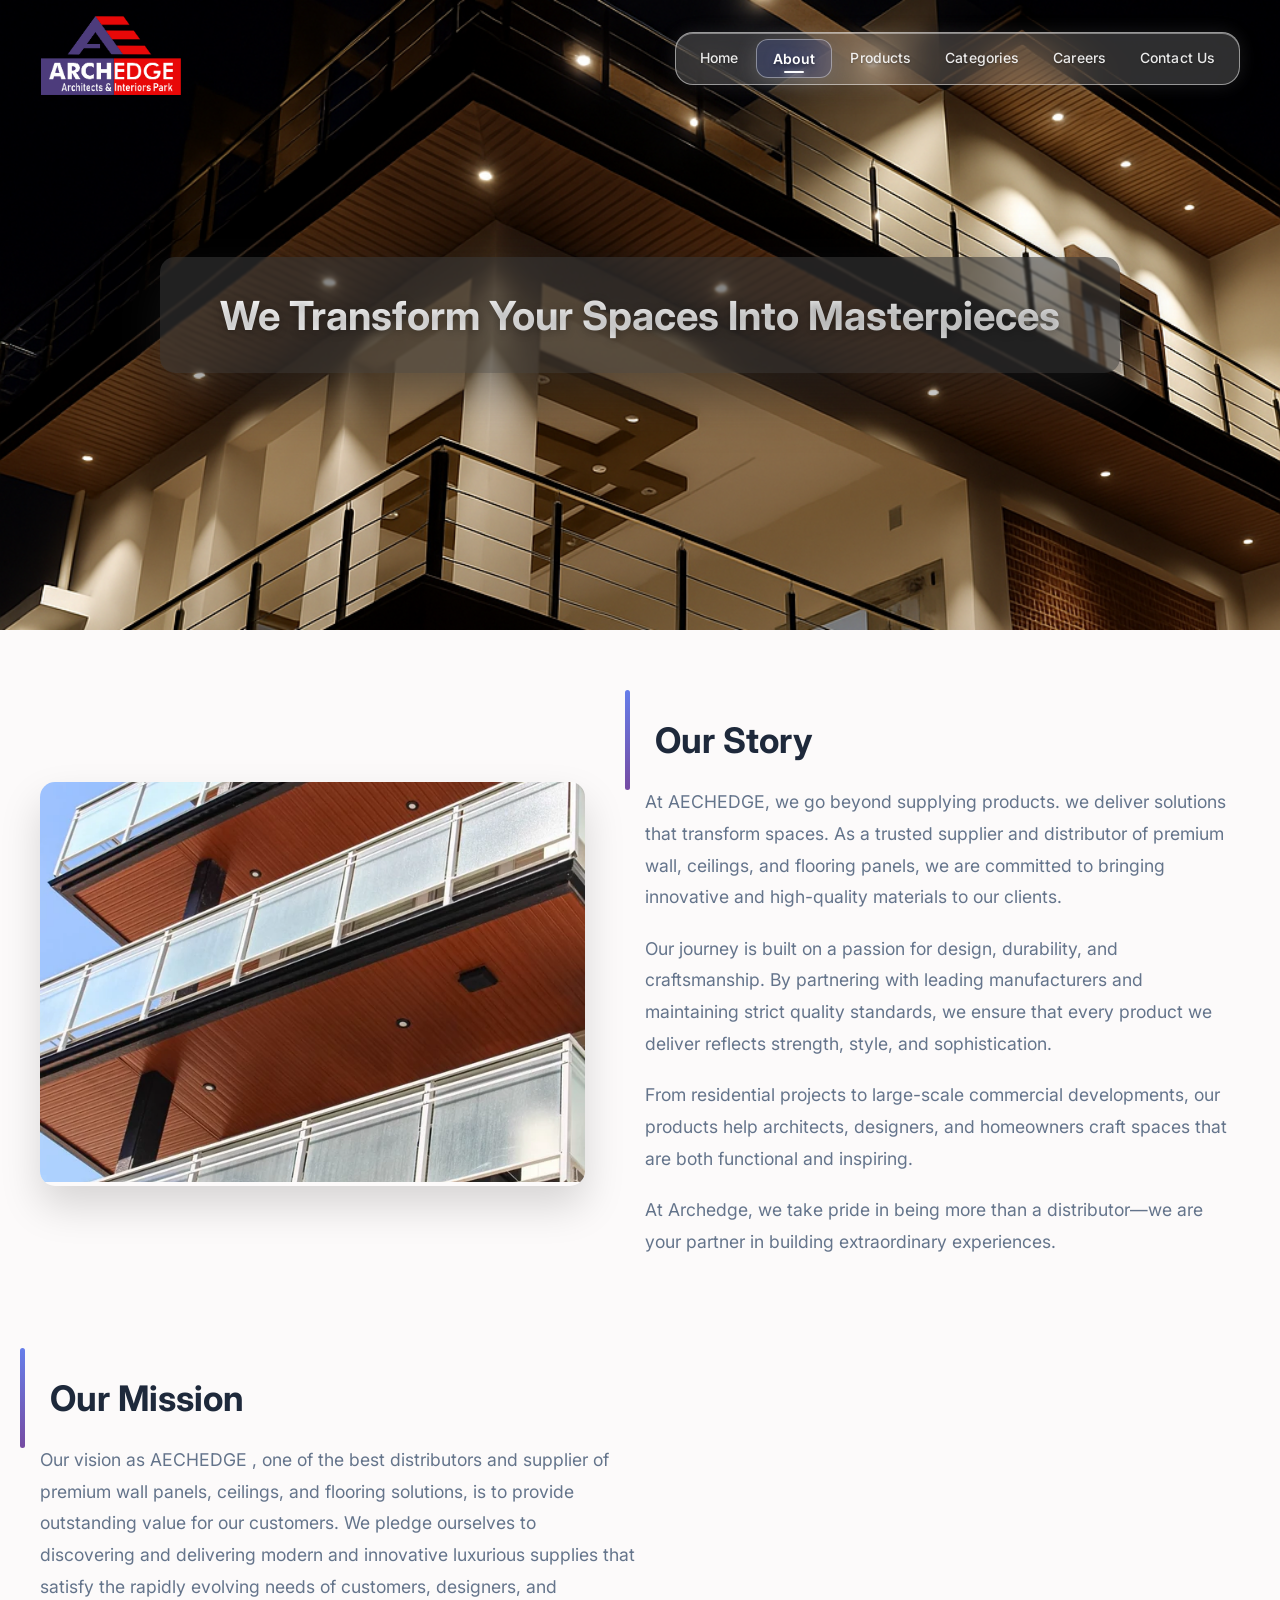
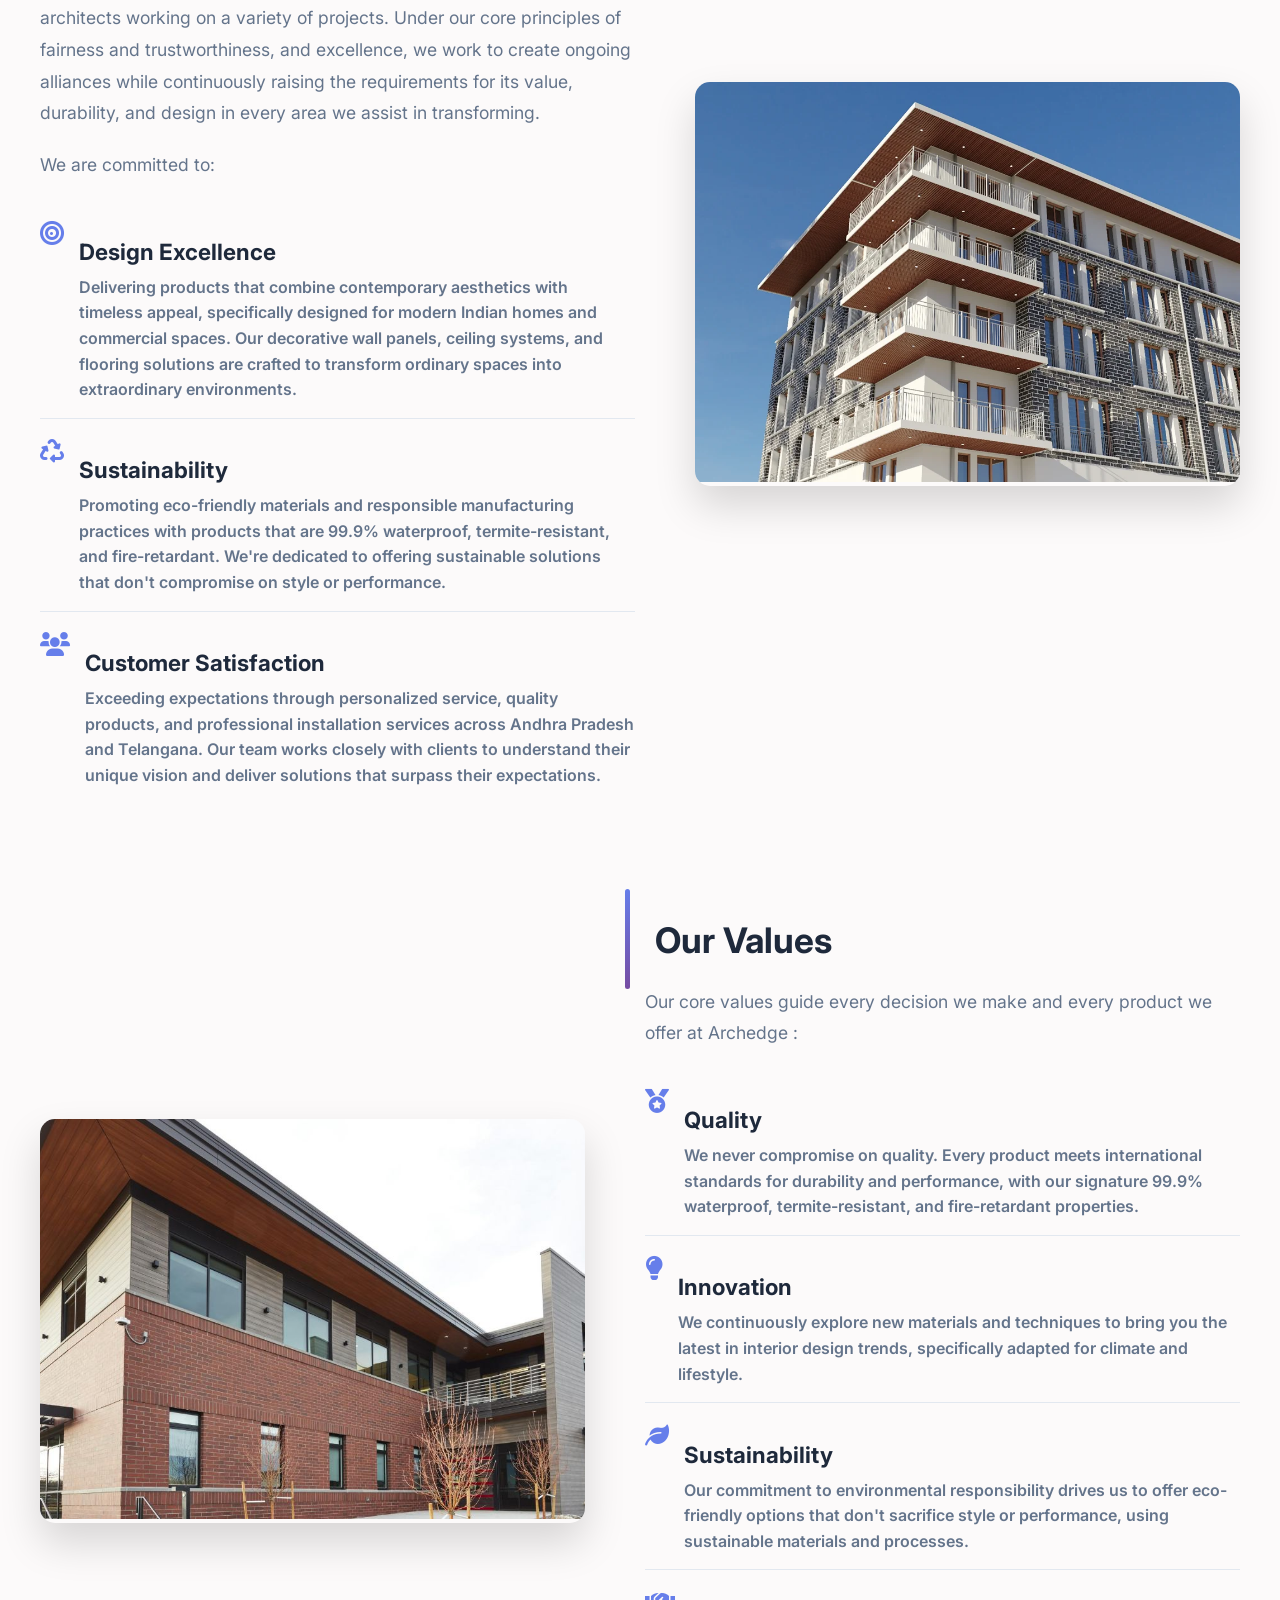
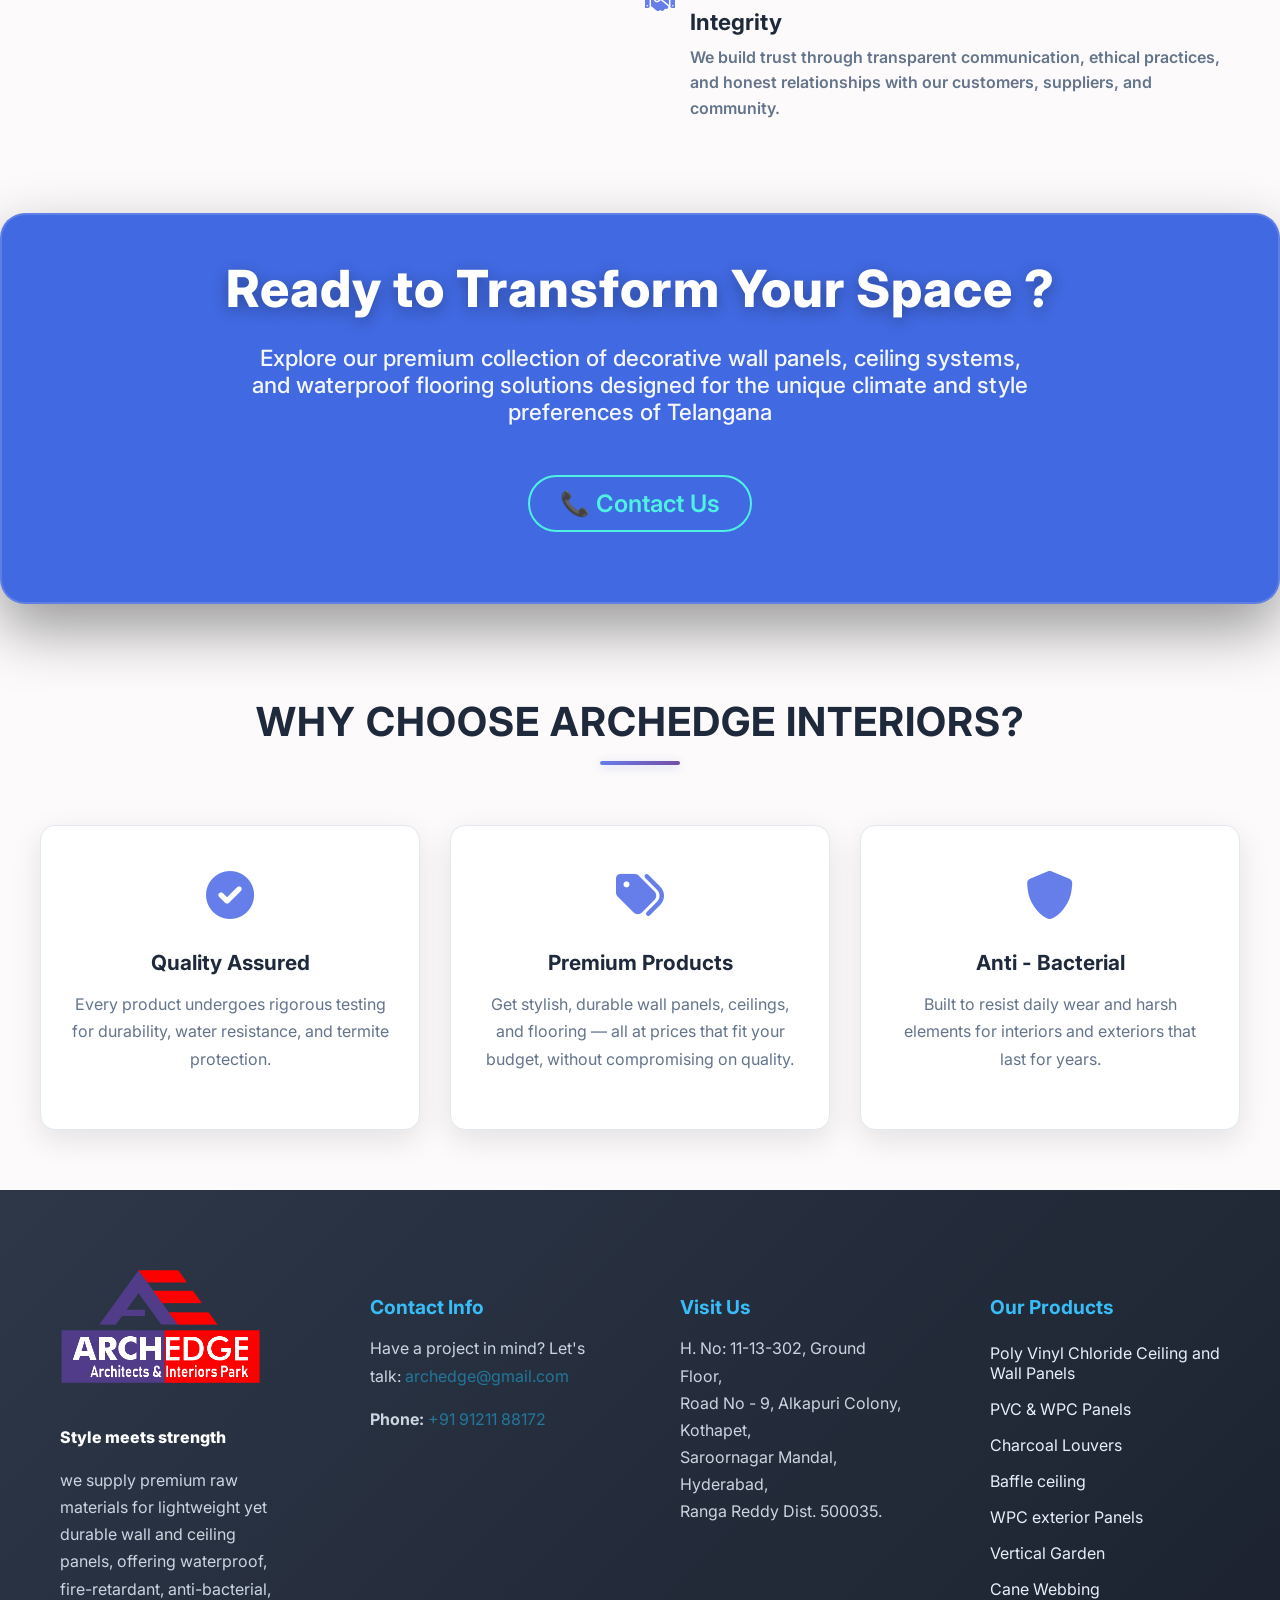
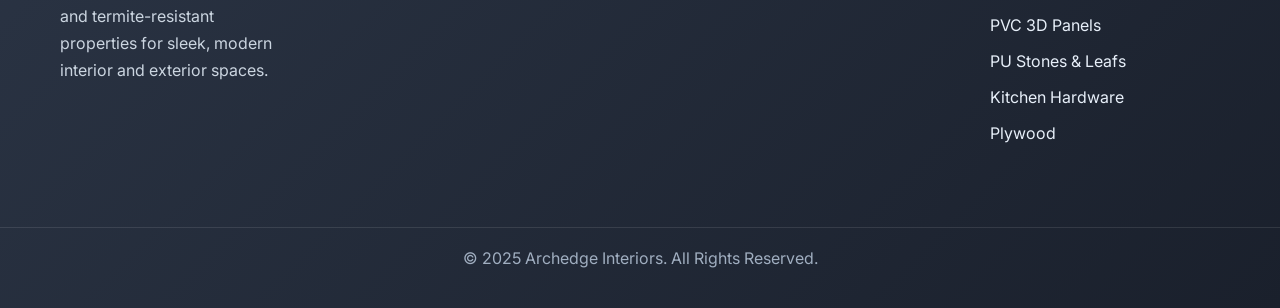
==== commit 09adb0f8: "about images update" ====
--- a/about/index.html
+++ b/about/index.html
@@ -337,7 +337,7 @@
     <section class="section">
         <div class="two-column left-image fade-in">
             <div class="image-block">
-                <img src="../assets/images/about/cover.jpg" alt="Archedge Interiors - Premium decorative wall panels and ceiling systems showroom in Hyderabad" loading="lazy">
+                <img src="../assets/images/about/our-story.webp" alt="Archedge Interiors - Premium decorative wall panels and ceiling systems showroom in Hyderabad" loading="lazy">
             </div>
             <div class="text-block">
                 <h2>Our Story</h2>
@@ -390,7 +390,7 @@
                 </ul>
             </div>
             <div class="image-block">
-                <img src="../assets/images/about/image2.webp" alt="Our Mission - Archedge Interiors" loading="lazy">
+                <img src="../assets/images/about/our-mis.webp" alt="Our Mission - Archedge Interiors" loading="lazy">
             </div>
         </div>
     </section>
@@ -399,7 +399,7 @@
     <section class="section">
         <div class="two-column left-image fade-in">
             <div class="image-block">
-                <img src="../assets/images/about/image1.png" alt="Our Values - Archedge Interiors" loading="lazy">
+                <img src="../assets/images/about/our-values.jpg" alt="Our Values - Archedge Interiors" loading="lazy">
             </div>
             <div class="text-block">
                 <h2>Our Values</h2>
--- a/assets/css/about.css
+++ b/assets/css/about.css
@@ -10,7 +10,7 @@
         .hero-section {
             position: relative;
             height: 70vh;
-            background: url('../images/about/cover.jpg') no-repeat center center fixed;
+            background: url('../images/about/cover.png') no-repeat center center fixed;
             background-size: cover;
             background-position: center;
             display: flex;
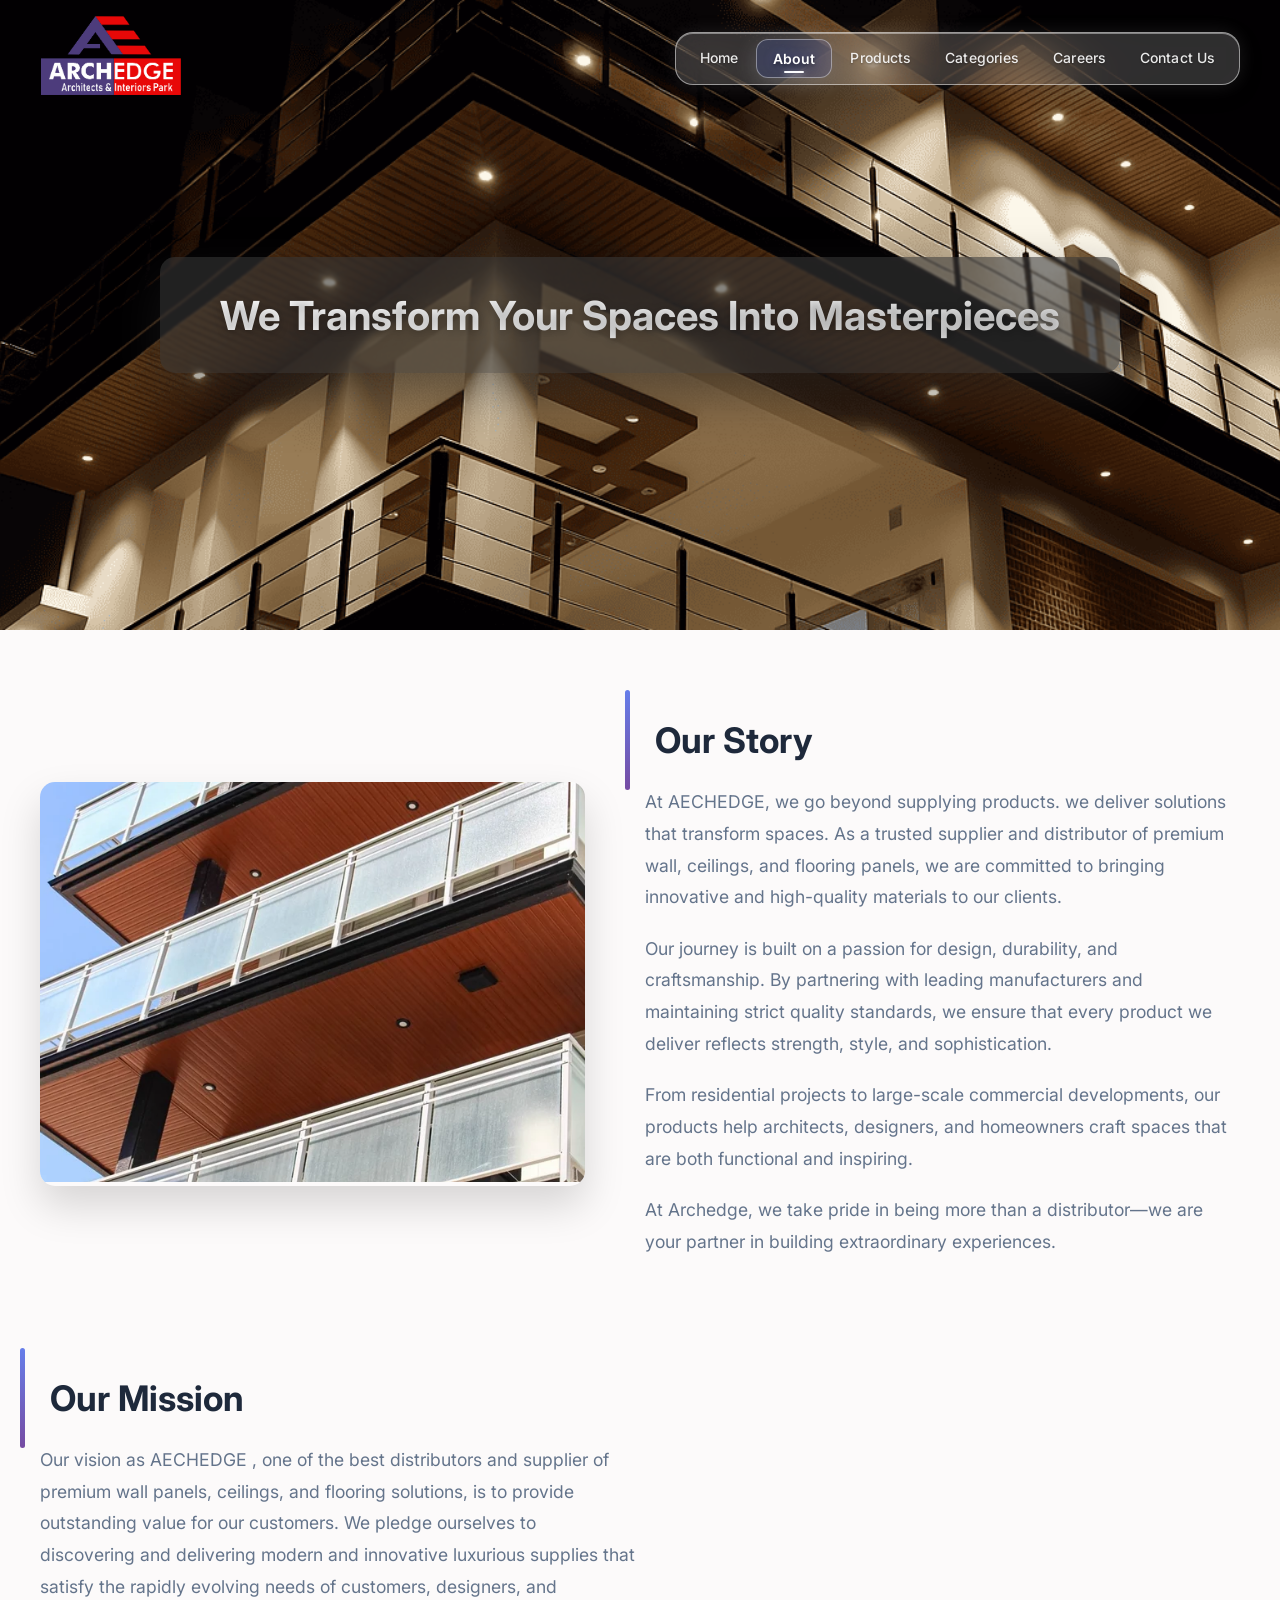
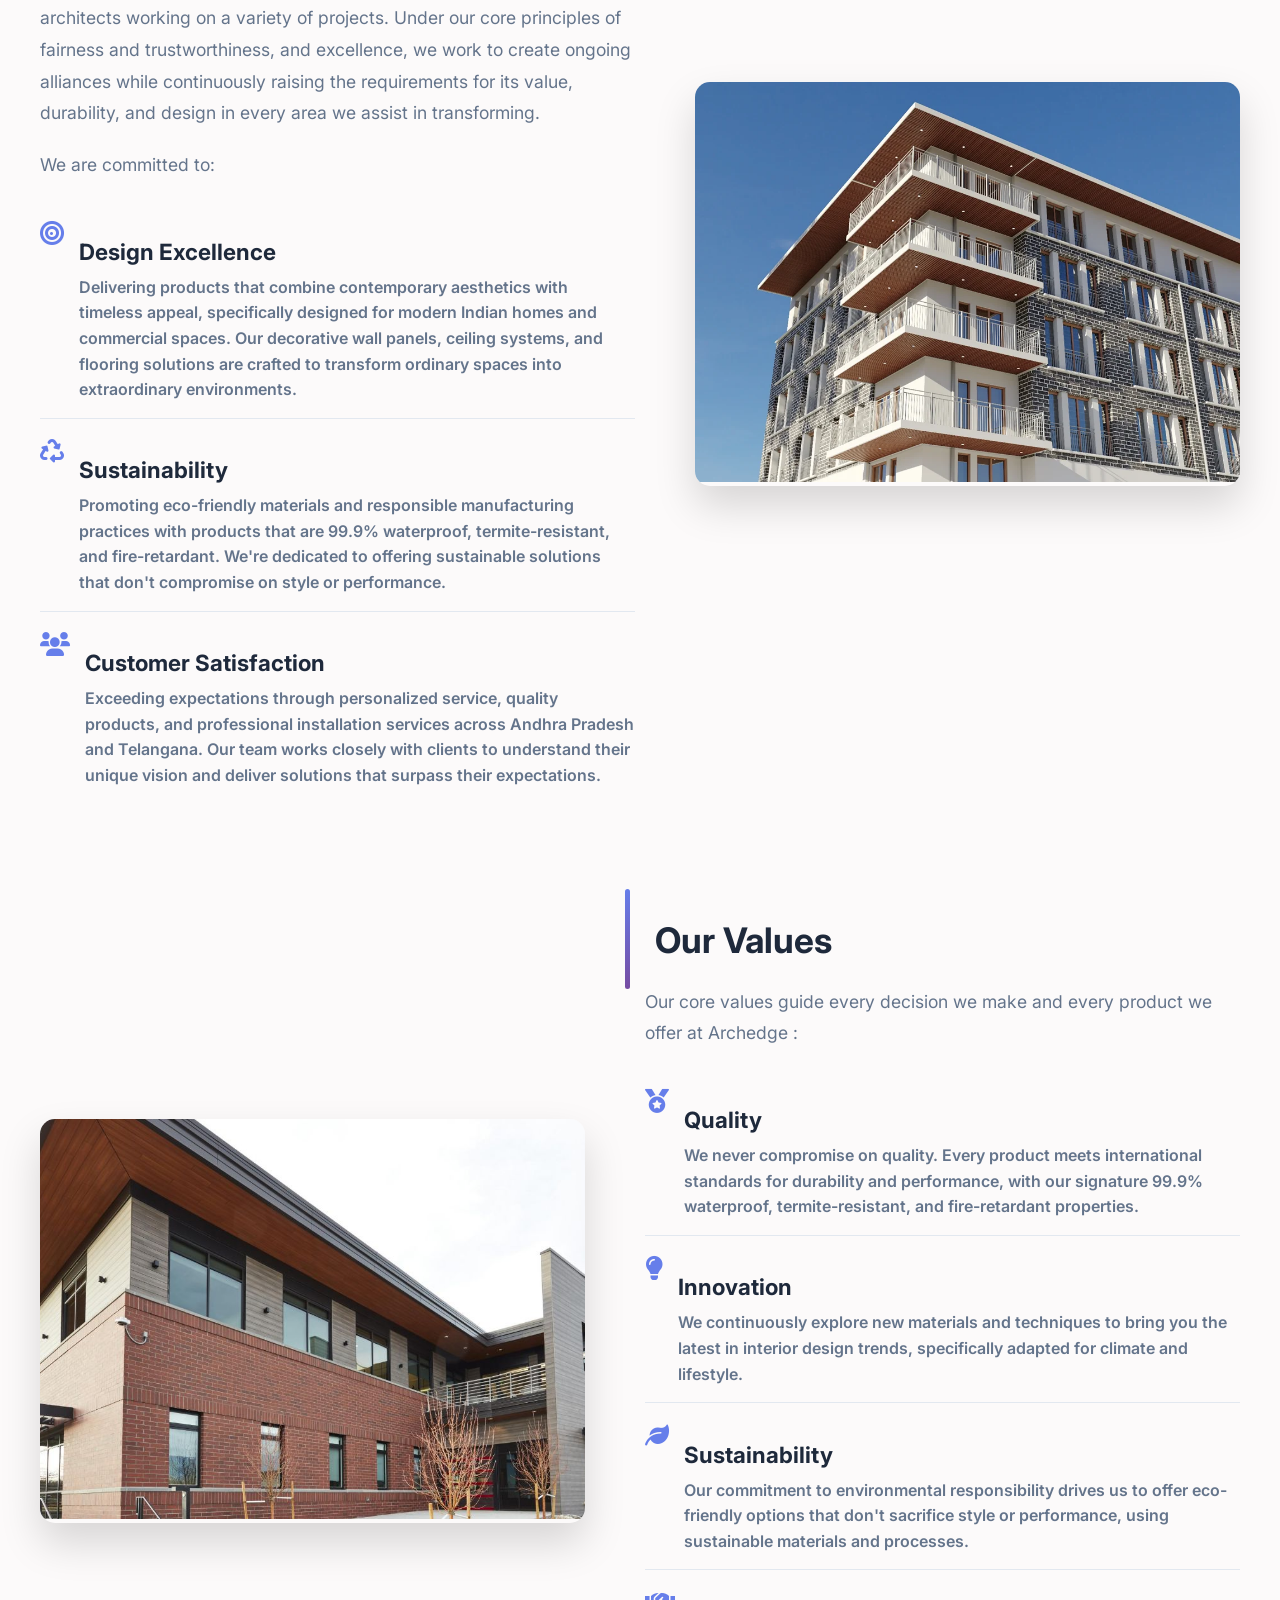
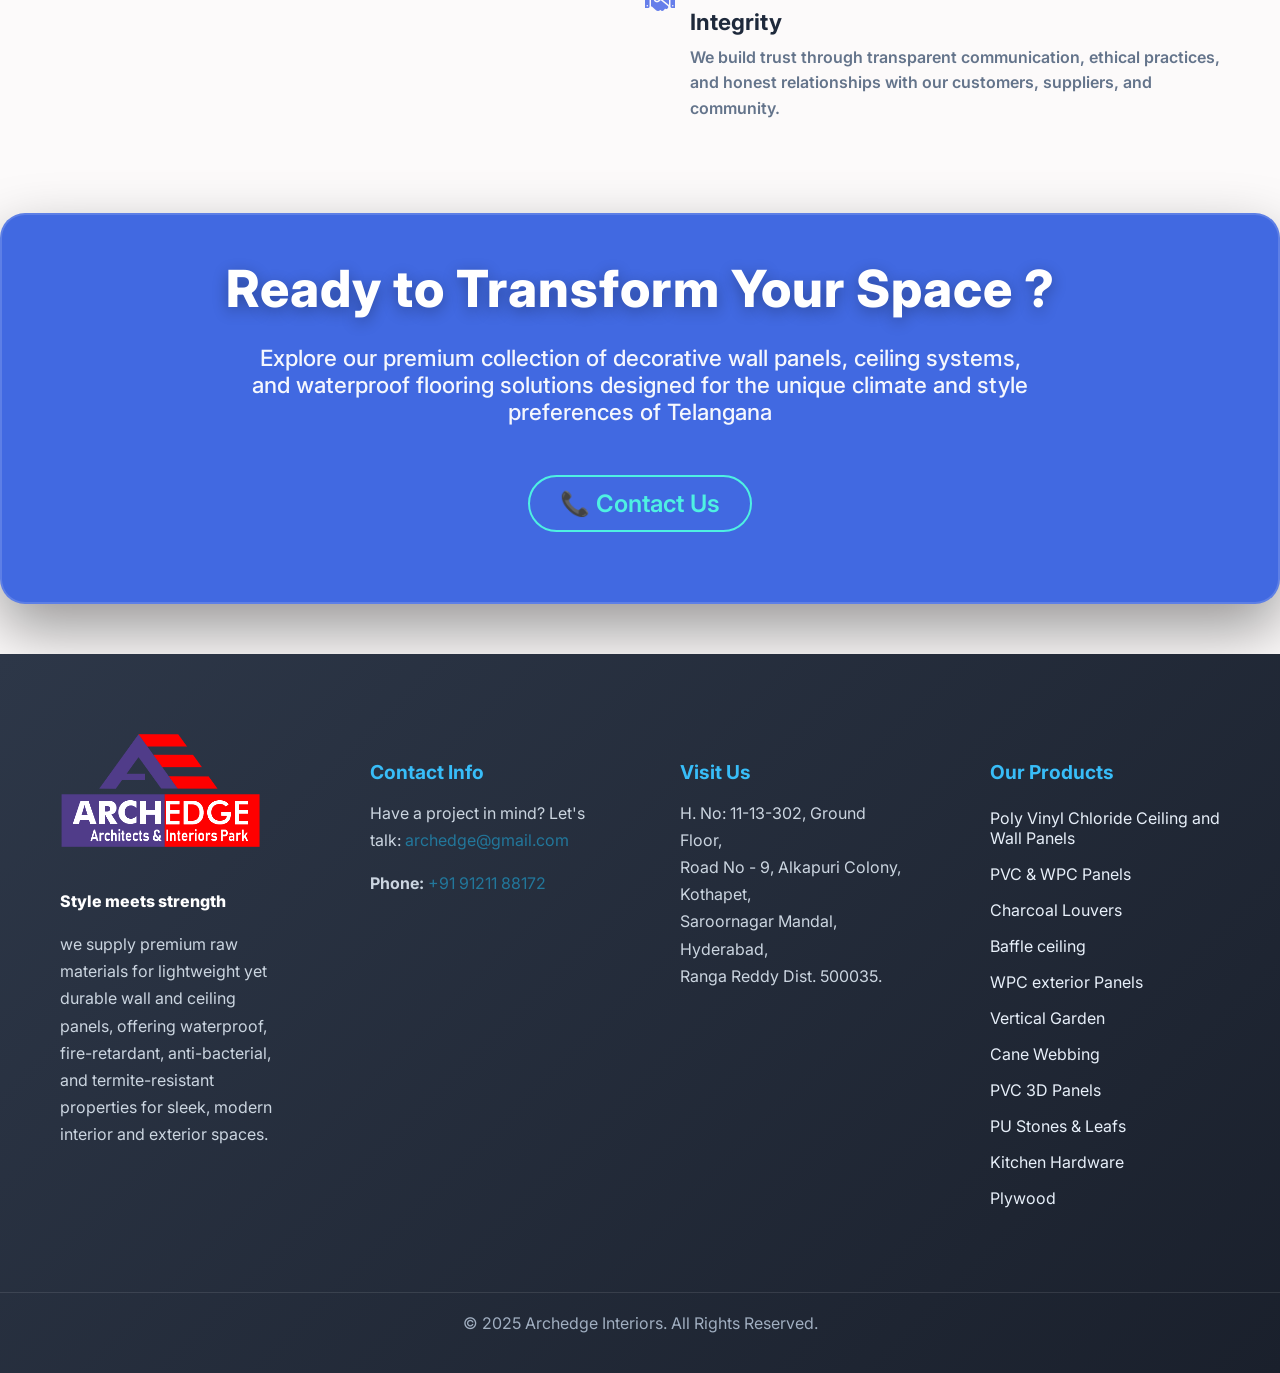
==== commit 5c74600f: "ctegories without pare" ====
--- a/about/index.html
+++ b/about/index.html
@@ -122,7 +122,7 @@
             "addressCountry": "IN"
         },
         "geo": {"@type":"GeoCoordinates","latitude":17.4065,"longitude":78.4772},
-        "openingHoursSpecification":[{"@type":"OpeningHoursSpecification","dayOfWeek":["Monday","Tuesday","Wednesday","Thursday","Friday","Saturday"],"opens":"09:00","closes":"18:00"}],
+        "openingHoursSpecification":[{"@type":"OpeningHoursSpecification","dayOfWeek":["Monday","Tuesday","Wednesday","Thursday","Friday","Saturday"],"opens":"09:30","closes":"18:30"}],
         "priceRange":"₹₹",
         "areaServed":[{"@type":"State","name":"Telangana"},{"@type":"State","name":"Andhra Pradesh"}],
         "hasOfferCatalog":{"@type":"OfferCatalog","name":"Interior Design Solutions","itemListElement":[{"@type":"Offer","itemOffered":{"@type":"Service","name":"About Archedge","description":"Learn about our company, mission, and commitment to quality interior design solutions"}}]},
@@ -449,37 +449,7 @@
         </div>
     </section>
 
-    <!-- Why Choose Us Section -->
-    <section class="section">
-        <h2 class="section-title fade-in">Why Choose Archedge Interiors?</h2>
-        <div class="features-grid">
-            <!-- First Line -->
-            <div class="feature-card fade-in">
-                <div class="feature-icon">
-                    <i class="fas fa-check-circle"></i>
-                </div>
-                <h3>Quality Assured</h3>
-                <p>Every product undergoes rigorous testing for durability, water resistance, and termite protection.</p>
-            </div>
-            <div class="feature-card fade-in">
-                <div class="feature-icon">
-                    <i class="fas fa-tags"></i>
-                </div>
-                <h3>Premium Products</h3>
-                <p>Get stylish, durable wall panels, ceilings, and flooring — all at prices that fit your budget, without compromising on quality.
-            </div>
-            <div class="feature-card fade-in">
-                <div class="feature-icon">
-                    <i class="fas fa-shield-alt"></i>
-                </div>
-                <h3>Anti - Bacterial</h3>
-                <p>Built to resist daily wear and harsh elements for interiors and exteriors that last for years.</p>
-            </div>
-       
-            
-            
-        </div>
-    </section>
+   
 
   
 
--- a/assets/css/about.css
+++ b/assets/css/about.css
@@ -200,78 +200,13 @@
   hyphens: auto;
         }
 
-        .features-grid {
-            display: grid;
-            grid-template-columns: repeat(auto-fit, minmax(300px, 1fr));
-            gap: 30px;
-            margin-top: 50px;
-            margin-bottom: 50px;
-        }
-
-        .feature-card {
-            background: white;
-            border-radius: 15px;
-            padding: 40px 30px;
-            text-align: center;
-            box-shadow: 0 10px 30px rgba(0, 0, 0, 0.1);
-            transition: all 0.3s ease;
-            border: 1px solid #e2e8f0;
-            position: relative;
-            overflow: hidden;
-        }
-
-        .feature-card::before {
-            content: '';
-            position: absolute;
-            top: 0;
-            left: 0;
-            width: 100%;
-            height: 4px;
-            background: linear-gradient(135deg, #667eea 0%, #764ba2 100%);
-            transform: scaleX(0);
-            transform-origin: left;
-            transition: transform 0.3s ease;
-        }
-
-        .feature-card:hover {
-            transform: translateY(-10px);
-            box-shadow: 0 15px 40px rgba(0, 0, 0, 0.15);
-            border-color: #667eea;
-        }
-
-        .feature-card:hover::before {
-            transform: scaleX(1);
-        }
-
-        .feature-icon {
-            font-size: 3rem;
-            margin-bottom: 25px;
-            color: #667eea;
-            transition: all 0.3s ease;
-        }
-
-        .feature-card:hover .feature-icon {
-            transform: scale(1.1) rotate(5deg);
-            color: #764ba2;
-        }
-
-        .feature-card h3 {
-            font-size: 1.5rem;
-            color: #1e293b;
-            margin-bottom: 15px;
-        }
-
-        .feature-card p {
-            color: #64748b;
-            line-height: 1.7;
-        }
-
+        
         .cta-section {
             background:royalblue;
             color: white;
             text-align: center;
             padding-bottom: 70px;
-            margin: 50px 0 0 0 ;
+            margin: 50px 0 50px 0 ;
             position: relative;
             overflow: hidden;
             border-radius: 25px;
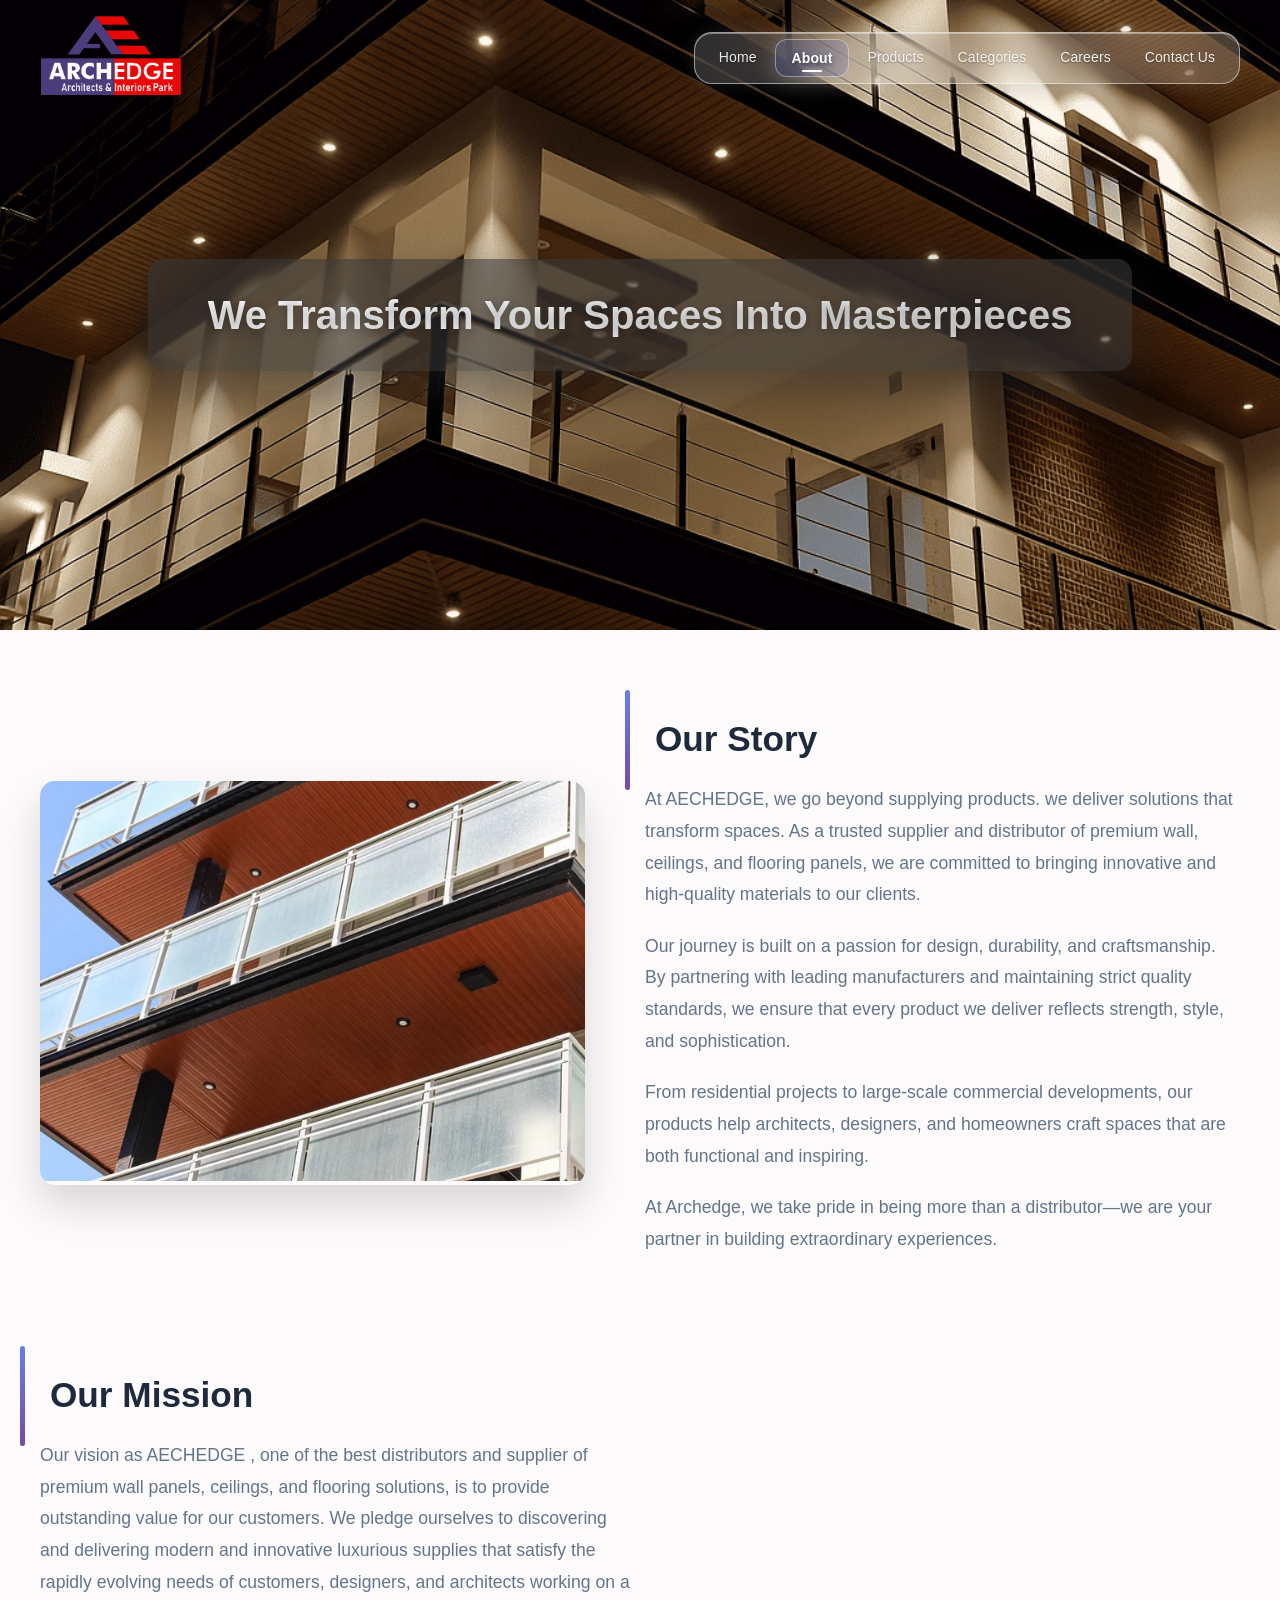
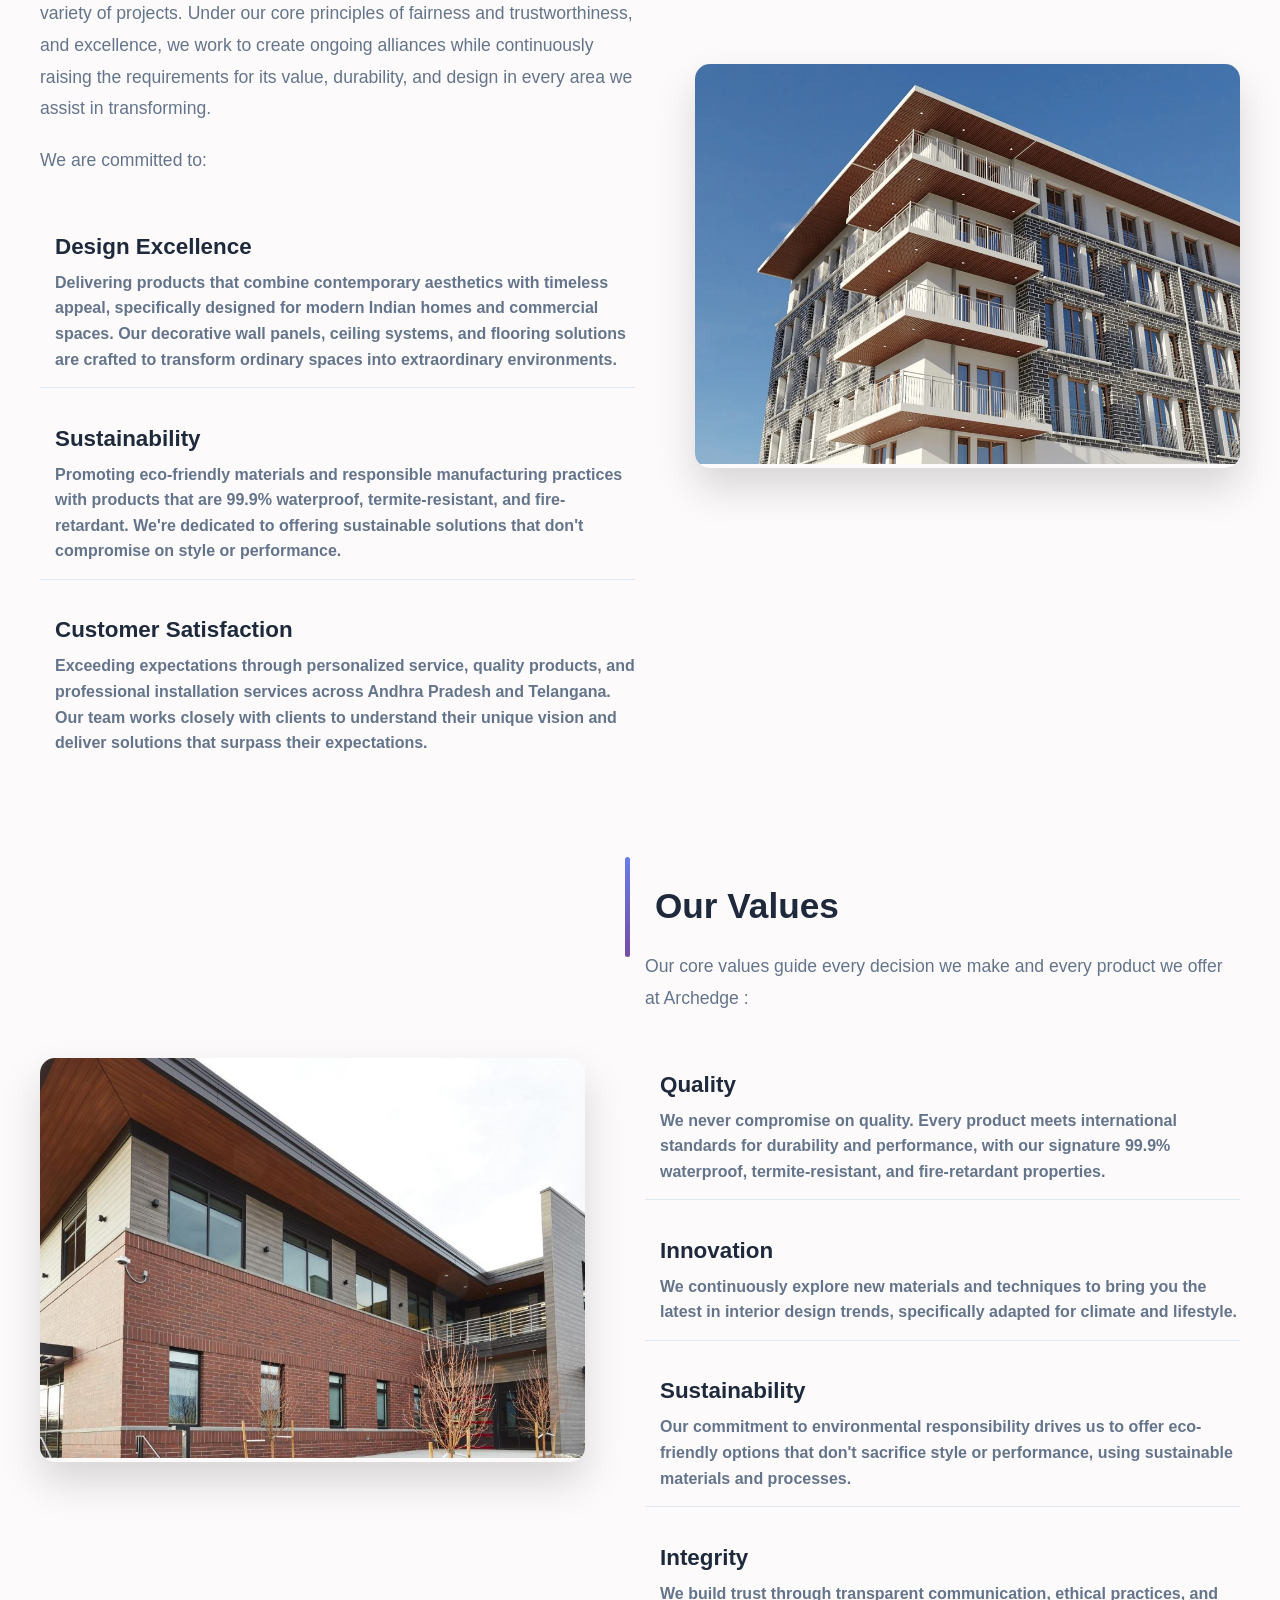
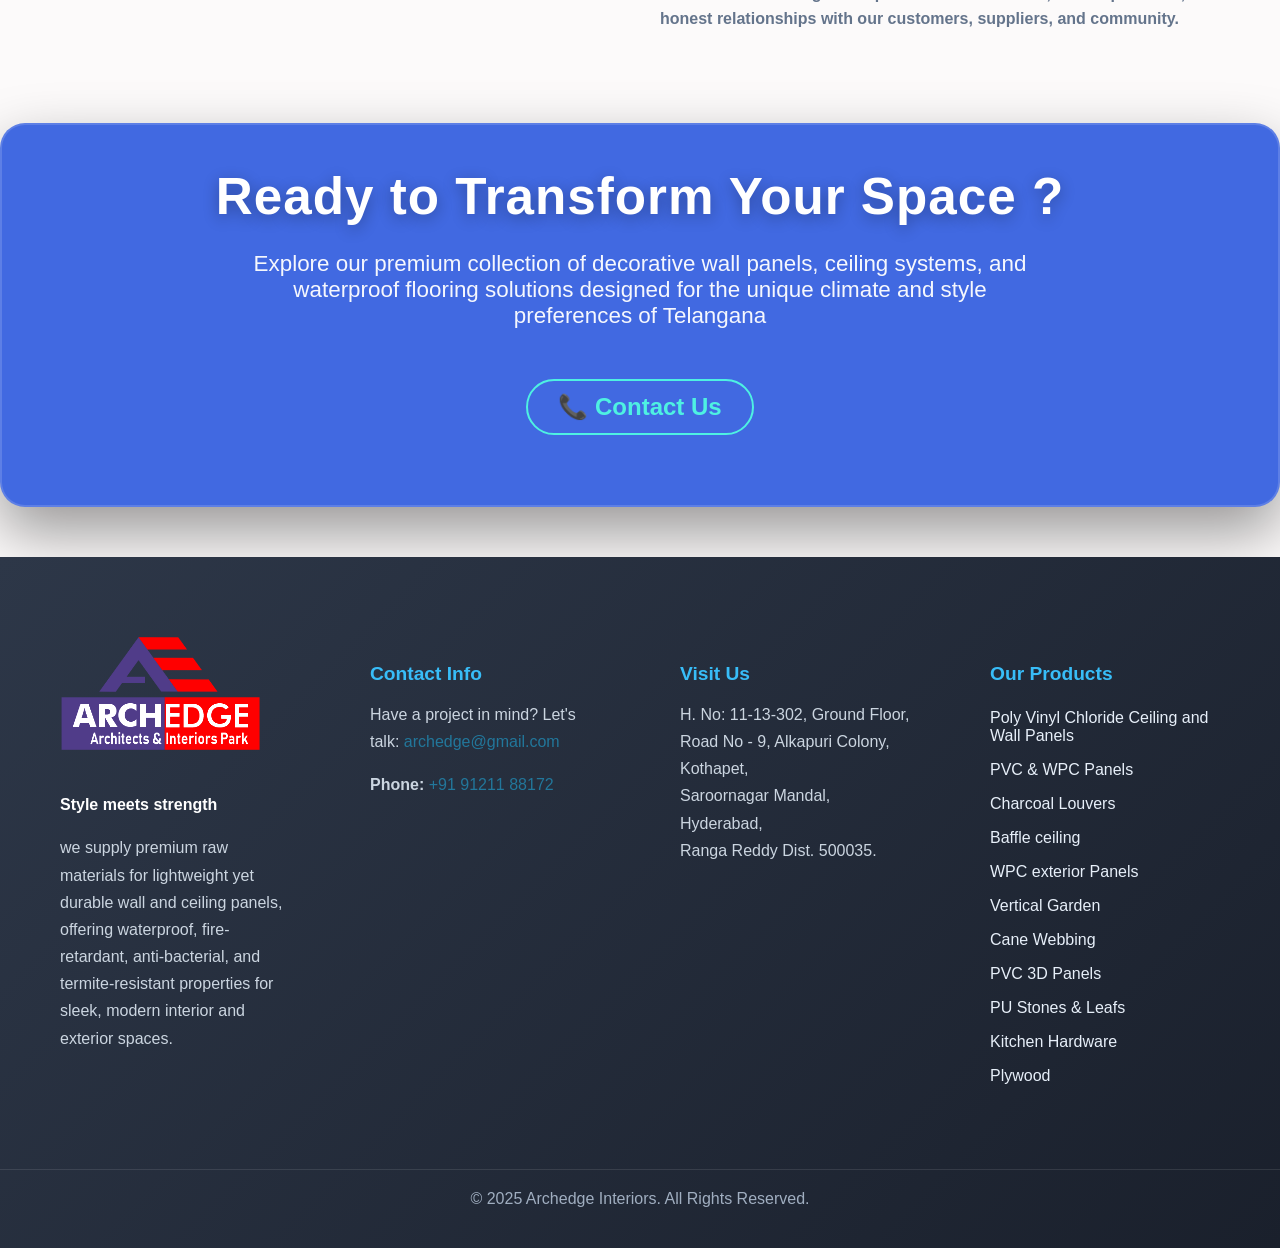
==== commit 8e34f15f: "all checked 1" ====
--- a/about/index.html
+++ b/about/index.html
@@ -1,42 +1,43 @@
 <!DOCTYPE html>
- <html lang="en">
-
- <head>
+<html lang="en">
+
+<head>
     <!-- Basic Page Needs -->
     <meta charset="UTF-8">
     <meta http-equiv="X-UA-Compatible" content="IE=edge">
     <meta name="viewport" content="width=device-width, initial-scale=1.0, maximum-scale=1">
 
-    <!-- Title & Description -->
-    <title>About Archedge | Architects & Interiors Park in Hyderabad</title>
-    <meta name="description" content="Learn about Archedge – Hyderabad's destination for architecture, interior design, decorative wall panels, PVC ceilings, waterproof flooring, and WPC panels. Our story, mission, and commitment to quality spaces.">
-    <meta name="keywords" content="Archedge, architects Hyderabad, interior design Hyderabad, decorative wall panels, PVC ceiling systems, waterproof flooring, WPC panels, building design Hyderabad, ceiling systems">
+    <title>About Archedge | Architecture & Interior Experts in Hyderabad</title>
+    <meta name="description"
+        content="Learn about Archedge – Hyderabad’s specialists in architecture, interior design, decorative wall panels, PVC ceilings, WPC panels, and waterproof flooring. Explore our story, mission, and dedication to creating luxurious, functional spaces.">
+    <meta name="keywords"
+        content="Archedge, architects Hyderabad, interior design Hyderabad, decorative wall panels Hyderabad, PVC ceiling Hyderabad, WPC panels Hyderabad, waterproof flooring Hyderabad, building design, ceiling systems, luxury interiors, modern architecture">
     <link rel="canonical" href="https://archedge.pro/about">
 
     <meta name="robots" content="index, follow" />
 
     <!-- Favicon for Chrome & others -->
-<!-- Standard Favicon -->
-<link rel="icon" type="image/x-icon" href="/assets/images/favicon.ico">
-<link rel="shortcut icon" type="image/x-icon" href="/assets/images/favicon.ico">
-
-<!-- PNG Icons for Modern Browsers -->
-<link rel="icon" type="image/png" sizes="32x32" href="/assets/images/favicon-32x32.png">
-<link rel="icon" type="image/png" sizes="16x16" href="/assets/images/favicon-16x16.png">
-
-<!-- Apple iOS Touch Icon -->
-<link rel="apple-touch-icon" sizes="180x180" href="/assets/images/apple-touch-icon.png">
-
-<!-- Android / PWA -->
-<link rel="manifest" href="/assets/images/manifest.json">
-<meta name="theme-color" content="#1a1a1a">
-
-<!-- Windows Tiles -->
-<meta name="msapplication-TileColor" content="#1a1a1a">
-<meta name="msapplication-TileImage" content="/assets/images/mstile-150x150.png">
-
-<!-- Safari Pinned Tab (macOS/iOS Safari) -->
-<link rel="mask-icon" href="/assets/images/safari-pinned-tab.svg" color="#1a1a1a">
+    <!-- Standard Favicon -->
+    <link rel="icon" type="image/x-icon" href="/assets/images/favicon.ico">
+    <link rel="shortcut icon" type="image/x-icon" href="/assets/images/favicon.ico">
+
+    <!-- PNG Icons for Modern Browsers -->
+    <link rel="icon" type="image/png" sizes="32x32" href="/assets/images/favicon-32x32.png">
+    <link rel="icon" type="image/png" sizes="16x16" href="/assets/images/favicon-16x16.png">
+
+    <!-- Apple iOS Touch Icon -->
+    <link rel="apple-touch-icon" sizes="180x180" href="/assets/images/apple-touch-icon.png">
+
+    <!-- Android / PWA -->
+    <link rel="manifest" href="/assets/images/manifest.json">
+    <meta name="theme-color" content="#1a1a1a">
+
+    <!-- Windows Tiles -->
+    <meta name="msapplication-TileColor" content="#1a1a1a">
+    <meta name="msapplication-TileImage" content="/assets/images/mstile-150x150.png">
+
+    <!-- Safari Pinned Tab (macOS/iOS Safari) -->
+    <link rel="mask-icon" href="/assets/images/safari-pinned-tab.svg" color="#1a1a1a">
 
 
 
@@ -44,8 +45,6 @@
     <!-- Stylesheets -->
     <link rel="stylesheet" href="../assets/css/navbar.css">
     <link rel="stylesheet" href="../assets/css/about.css">
-    <link rel="stylesheet" href="https://cdnjs.cloudflare.com/ajax/libs/font-awesome/6.0.0/css/all.min.css">
-    <link href="https://fonts.googleapis.com/css2?family=Inter:wght@400;500;600&display=swap" rel="stylesheet">
 
     <!-- Preconnect / DNS Prefetch for Performance -->
     <link rel="preconnect" href="https://fonts.googleapis.com">
@@ -56,7 +55,8 @@
 
     <!-- Open Graph / Facebook -->
     <meta property="og:title" content="About Archedge | Architects & Interiors Park in Hyderabad">
-    <meta property="og:description" content="Learn about Archedge – Hyderabad's destination for architecture, interior design, decorative wall panels, PVC ceilings, waterproof flooring, and WPC panels.">
+    <meta property="og:description"
+        content="Learn about Archedge – Hyderabad's destination for architecture, interior design, decorative wall panels, PVC ceilings, waterproof flooring, and WPC panels.">
     <meta property="og:image" content="https://archedge.pro/assets/images/og.png">
     <meta property="og:url" content="https://archedge.pro/about">
     <meta property="og:type" content="website">
@@ -67,13 +67,15 @@
     <meta name="twitter:site" content="@archedgeinteriors">
     <meta name="twitter:creator" content="@archedgeinteriors">
     <meta name="twitter:title" content="About Archedge | Architects & Interiors Park in Hyderabad">
-    <meta name="twitter:description" content="Learn about Archedge – Hyderabad's destination for architecture, interior design, decorative wall panels, PVC ceilings, waterproof flooring, and WPC panels.">
+    <meta name="twitter:description"
+        content="Learn about Archedge – Hyderabad's destination for architecture, interior design, decorative wall panels, PVC ceilings, waterproof flooring, and WPC panels.">
     <meta name="twitter:image" content="https://archedge.pro/assets/images/og.png">
 
     <!-- Enhanced SEO Meta Tags -->
     <meta name="author" content="Archedge – Architects & Interiors Park">
     <meta name="publisher" content="Archedge – Architects & Interiors Park">
-    <meta name="classification" content="Interior Design, Decorative Wall Panels, Ceiling Systems, Waterproof Flooring, PVC Panels, WPC Panels">
+    <meta name="classification"
+        content="Interior Design, Decorative Wall Panels, Ceiling Systems, Waterproof Flooring, PVC Panels, WPC Panels">
     <meta name="geo.region" content="IN-TG">
     <meta name="geo.placename" content="Hyderabad">
     <meta name="geo.position" content="17.4065;78.4772">
@@ -87,17 +89,17 @@
     <script async src="https://www.googletagmanager.com/gtag/js?id=G-M53RF9HY7P"></script>
     <script>
         window.dataLayer = window.dataLayer || [];
-        function gtag(){dataLayer.push(arguments);}
+        function gtag() { dataLayer.push(arguments); }
         gtag('js', new Date());
         gtag('config', 'G-M53RF9HY7P');
     </script>
 
     <!-- Microsoft Clarity -->
     <script type="text/javascript">
-        (function(c,l,a,r,i,t,y){
-            c[a]=c[a]||function(){(c[a].q=c[a].q||[]).push(arguments)};
-            t=l.createElement(r);t.async=1;t.src="https://www.clarity.ms/tag/"+i;
-            y=l.getElementsByTagName(r)[0];y.parentNode.insertBefore(t,y);
+        (function (c, l, a, r, i, t, y) {
+            c[a] = c[a] || function () { (c[a].q = c[a].q || []).push(arguments) };
+            t = l.createElement(r); t.async = 1; t.src = "https://www.clarity.ms/tag/" + i;
+            y = l.getElementsByTagName(r)[0]; y.parentNode.insertBefore(t, y);
         })(window, document, "clarity", "script", "sxzyvyyrtw");
     </script>
 
@@ -168,19 +170,9 @@
         <div class="container">
             <nav class="navbar">
                 <a href="/"><img src="../assets/images/logo.png" alt="Archedge Logo" class="navbar-logo" /></a>
-                
-                <a href="/"> 
-                <div class="nav-company">
-                    <div class="company-info">
-                        
-                    </div>
-                </div>
-                </a>
-                
-                <div class="nav-center">
-                    <!-- Search bar removed -->
-                </div>
-                
+
+
+
                 <div class="nav-right">
                     <ul class="nav-menu">
                         <li class="nav-item">
@@ -196,108 +188,116 @@
                             </a>
                         </li>
                         <li class="nav-item">
-    
-<a  class="nav-link">
-        <span class="nav-text">Products</span> 
-        <span class="nav-indicator"></span>
-    </a>
-    <div class="brands-dropdown">
-        <div class="brands-row">
-          <a href="../products/pare/" class="brand-item">
-                <div class="brand-image-container">
-                    <img src="../assets/images/brands/pare/product.webp" alt="Pare India" class="brand-image">
-                    <div class="brand-overlay">
-                        <span class="view-products-text">View Products</span>
-                    </div>
-                </div>
-                <div class="brand-name"> PARE </div>
-            </a>
-            
-            <a href="../products/vox/" class="brand-item">
-                <div class="brand-image-container">
-                    <img src="../assets/images/brands/vox/product.jpg" alt="Vox India" class="brand-image">
-                    <div class="brand-overlay">
-                        <span class="view-products-text">View Products</span>
-                    </div>
-                </div>
-                <div class="brand-name"> VOX </div>
-            </a>
-
-            
-            <a href="../products/stanza/" class="brand-item">
-                <div class="brand-image-container">
-                    <img src="../assets/images/brands/Stanza/Soffit Panels/image.webp" alt="Stanza Decor" class="brand-image">
-                    <div class="brand-overlay">
-                        <span class="view-products-text">View Products</span>
-                    </div>
-                </div>
-                <div class="brand-name">Stanza - Soffit</div>
-            </a>
-            
-            
-            <a href="../products/stardec/" class="brand-item">
-                <div class="brand-image-container">
-                    <img src="../assets/images/brands/StarDECOR/product.jpeg" alt="Star Dec Products" class="brand-image">
-                    <div class="brand-overlay">
-                        <span class="view-products-text">View Products</span>
-                    </div>
-                </div>
-                <div class="brand-name"> Charcoal  Louvers </div>
-            </a>
-            
-            
-            <a href="../products/future decore/" class="brand-item">
-                <div class="brand-image-container">
-                    <img src="../assets/images/brands/Future DECOR/rock.jpg" alt="Future Decore Industries" class="brand-image">
-                    <div class="brand-overlay">
-                        <span class="view-products-text">View Products</span>
-                    </div>
-                </div>
-                <div class="brand-name">PU Stones & Leafs</div>
-            </a>
-            
-          
-        </div>
-    </div>
-</li>
-                          <li class="nav-item">
-                            <a  class="nav-link">
+
+                            <a class="nav-link">
+                                <span class="nav-text">Products</span>
+                                <span class="nav-indicator"></span>
+                            </a>
+                            <div class="brands-dropdown">
+                                <div class="brands-row">
+                                    <a href="../products/pare/" class="brand-item">
+                                        <div class="brand-image-container">
+                                            <img src="../assets/images/brands/pare/product.webp" alt="Pare India"
+                                                class="brand-image" loading="lazy">
+                                            <div class="brand-overlay">
+                                                <span class="view-products-text">View Products</span>
+                                            </div>
+                                        </div>
+                                        <div class="brand-name"> PARE </div>
+                                    </a>
+
+                                    <a href="../products/vox/" class="brand-item">
+                                        <div class="brand-image-container">
+                                            <img src="../assets/images/brands/vox/product.jpg" alt="Vox India"
+                                                class="brand-image" loading="lazy">
+                                            <div class="brand-overlay">
+                                                <span class="view-products-text">View Products</span>
+                                            </div>
+                                        </div>
+                                        <div class="brand-name"> VOX </div>
+                                    </a>
+
+
+                                    <a href="../products/stanza/" class="brand-item">
+                                        <div class="brand-image-container">
+                                            <img src="../assets/images/brands/Stanza/Soffit Panels/image.webp"
+                                                alt="Stanza Decor" class="brand-image" loading="lazy">
+                                            <div class="brand-overlay">
+                                                <span class="view-products-text">View Products</span>
+                                            </div>
+                                        </div>
+                                        <div class="brand-name">Stanza - Soffit</div>
+                                    </a>
+
+
+                                    <a href="../products/stardec/" class="brand-item">
+                                        <div class="brand-image-container">
+                                            <img src="../assets/images/brands/StarDECOR/product.jpeg"
+                                                alt="Star Dec Products" class="brand-image" loading="lazy">
+                                            <div class="brand-overlay">
+                                                <span class="view-products-text">View Products</span>
+                                            </div>
+                                        </div>
+                                        <div class="brand-name"> Charcoal Louvers </div>
+                                    </a>
+
+
+                                    <a href="../products/future decore/" class="brand-item">
+                                        <div class="brand-image-container">
+                                            <img src="../assets/images/brands/Future DECOR/rock.jpg"
+                                                alt="Future Decore Industries" class="brand-image" loading="lazy">
+                                            <div class="brand-overlay">
+                                                <span class="view-products-text">View Products</span>
+                                            </div>
+                                        </div>
+                                        <div class="brand-name">PU Stones & Leafs</div>
+                                    </a>
+
+
+                                </div>
+                            </div>
+                        </li>
+                        <li class="nav-item">
+                            <a class="nav-link">
                                 <span class="nav-text">Categories</span>
                                 <span class="nav-indicator"></span>
                             </a>
-                            <div class="categories-dropdown" >
+                            <div class="categories-dropdown">
                                 <div class="brands-row">
                                     <a href="../categories/ceiling-panels/" class="brand-item">
                                         <div class="brand-image-container">
-                                            <img src="../assets/images/categories/Ceiling-Panels.jpeg" alt="Ceiling Panels" class="brand-image">
+                                            <img src="../assets/images/categories/Ceiling-Panels.jpeg"
+                                                alt="Ceiling Panels" class="brand-image" loading="lazy">
                                             <div class="brand-overlay">
                                                 <span class="view-products-text">View Ceiling Panels</span>
                                             </div>
                                         </div>
                                         <div class="brand-name">Ceiling Panels</div>
                                     </a>
-                                    
+
                                     <a href="../categories/wall-panels/" class="brand-item">
                                         <div class="brand-image-container">
-                                            <img src="../assets/images//categories/wall-panels.jpg" alt="Wall Panels" class="brand-image">
+                                            <img src="../assets/images//categories/wall-panels.jpg" alt="Wall Panels"
+                                                class="brand-image" loading="lazy">
                                             <div class="brand-overlay">
                                                 <span class="view-products-text">View Wall Panels</span>
                                             </div>
                                         </div>
                                         <div class="brand-name">Wall Panels</div>
                                     </a>
-                                    
+
                                     <a href="../categories/floor-panels/" class="brand-item">
                                         <div class="brand-image-container">
-                                            <img src="../assets/images/categories/Floor-Panels.jpeg" alt="Floor Panels" class="brand-image">
+                                            <img src="../assets/images/categories/Floor-Panels.jpeg" alt="Floor Panels"
+                                                class="brand-image" loading="lazy">
                                             <div class="brand-overlay">
                                                 <span class="view-products-text">View Floor Panels</span>
                                             </div>
                                         </div>
                                         <div class="brand-name">Floor Panels</div>
                                     </a>
-                                    
-                                    
+
+
                                 </div>
                             </div>
                         </li>
@@ -327,64 +327,85 @@
 
     <!-- Hero Section -->
     <section class="hero-section">
-        <div class="hero-content">
-            <h1>We Transform Your Spaces Into Masterpieces</h1>
-            
-        </div>
-    </section>
+    <img  src="../assets/images/about/cover.png"  alt="About archedge  Hero Banner"  class="hero-img"   fetchpriority="high">
+    <div class="hero-content">
+        <h1>We Transform Your Spaces Into Masterpieces</h1>
+    </div>
+</section>
+
 
     <!-- Our Story Section -->
     <section class="section">
         <div class="two-column left-image fade-in">
             <div class="image-block">
-                <img src="../assets/images/about/our-story.webp" alt="Archedge Interiors - Premium decorative wall panels and ceiling systems showroom in Hyderabad" loading="lazy">
+                <img src="../assets/images/about/our-story.webp"
+                    alt="Archedge Interiors - Premium decorative wall panels and ceiling systems showroom in Hyderabad"
+                    loading="lazy">
             </div>
             <div class="text-block">
                 <h2>Our Story</h2>
 
-           <p>At AECHEDGE, we go beyond supplying products. we deliver solutions that transform spaces. As a trusted supplier and distributor of premium wall, ceilings, and flooring panels, we are committed to bringing innovative and high-quality materials to our clients.</p>
-           <p> Our journey is built on a passion for design, durability, and craftsmanship. By partnering with leading manufacturers and maintaining strict quality standards, we ensure that every product we deliver reflects strength, style, and sophistication.</p>
-           <p> From residential projects to large-scale commercial developments, our products help architects, designers, and homeowners craft spaces that are both functional and inspiring.</p>
-           <p> At Archedge, we take pride in being more than a distributor—we are your partner in building extraordinary experiences.</p>
-
-           </p>    
-         </div>
+                <p>At AECHEDGE, we go beyond supplying products. we deliver solutions that transform spaces. As a
+                    trusted supplier and distributor of premium wall, ceilings, and flooring panels, we are committed to
+                    bringing innovative and high-quality materials to our clients.</p>
+                <p> Our journey is built on a passion for design, durability, and craftsmanship. By partnering with
+                    leading manufacturers and maintaining strict quality standards, we ensure that every product we
+                    deliver reflects strength, style, and sophistication.</p>
+                <p> From residential projects to large-scale commercial developments, our products help architects,
+                    designers, and homeowners craft spaces that are both functional and inspiring.</p>
+                <p> At Archedge, we take pride in being more than a distributor—we are your partner in building
+                    extraordinary experiences.</p>
+
+                </p>
+            </div>
         </div>
     </section>
 
     <!-- Our Mission Section -->
     <section class="section">
         <div class="two-column right-image fade-in">
-            
+
             <div class="text-block">
                 <h2>Our Mission</h2>
                 <p>
-                    Our vision as AECHEDGE , one of the best distributors and supplier of premium wall panels, ceilings, and flooring solutions,
-                     is to provide outstanding value for our customers. We pledge ourselves to discovering and delivering modern and innovative
-                      luxurious supplies that satisfy the rapidly evolving needs of customers, designers,
-                     and architects working on a variety of projects. Under our core principles of fairness and trustworthiness, and excellence, we work to create ongoing alliances while continuously raising the requirements for its value, durability, and design in every area we assist in transforming.
-</p>
-<p>We are committed to:</p>
+                    Our vision as AECHEDGE , one of the best distributors and supplier of premium wall panels, ceilings,
+                    and flooring solutions,
+                    is to provide outstanding value for our customers. We pledge ourselves to discovering and delivering
+                    modern and innovative
+                    luxurious supplies that satisfy the rapidly evolving needs of customers, designers,
+                    and architects working on a variety of projects. Under our core principles of fairness and
+                    trustworthiness, and excellence, we work to create ongoing alliances while continuously raising the
+                    requirements for its value, durability, and design in every area we assist in transforming.
+                </p>
+                <p>We are committed to:</p>
                 <ul class="values-list">
                     <li>
                         <i class="fas fa-bullseye"></i>
                         <div class="values-content">
                             <h3>Design Excellence</h3>
-                            <p>Delivering products that combine contemporary aesthetics with timeless appeal, specifically designed for modern Indian homes and commercial spaces. Our decorative wall panels, ceiling systems, and flooring solutions are crafted to transform ordinary spaces into extraordinary environments.</p>
+                            <p>Delivering products that combine contemporary aesthetics with timeless appeal,
+                                specifically designed for modern Indian homes and commercial spaces. Our decorative wall
+                                panels, ceiling systems, and flooring solutions are crafted to transform ordinary spaces
+                                into extraordinary environments.</p>
                         </div>
                     </li>
                     <li>
                         <i class="fas fa-recycle"></i>
                         <div class="values-content">
                             <h3>Sustainability</h3>
-                            <p>Promoting eco-friendly materials and responsible manufacturing practices with products that are 99.9% waterproof, termite-resistant, and fire-retardant. We're dedicated to offering sustainable solutions that don't compromise on style or performance.</p>
+                            <p>Promoting eco-friendly materials and responsible manufacturing practices with products
+                                that are 99.9% waterproof, termite-resistant, and fire-retardant. We're dedicated to
+                                offering sustainable solutions that don't compromise on style or performance.</p>
                         </div>
                     </li>
                     <li>
                         <i class="fas fa-users"></i>
                         <div class="values-content">
                             <h3>Customer Satisfaction</h3>
-                            <p>Exceeding expectations through personalized service, quality products, and professional installation services across Andhra Pradesh and Telangana. Our team works closely with clients to understand their unique vision and deliver solutions that surpass their expectations.</p>
+                            <p>Exceeding expectations through personalized service, quality products, and professional
+                                installation services across Andhra Pradesh and Telangana. Our team works closely with
+                                clients to understand their unique vision and deliver solutions that surpass their
+                                expectations.</p>
                         </div>
                     </li>
                 </ul>
@@ -409,29 +430,35 @@
                         <i class="fas fa-medal"></i>
                         <div class="values-content">
                             <h3>Quality</h3>
-                            <p>We never compromise on quality. Every product meets international standards for durability and performance, 
-                                with our signature 99.9% waterproof, termite-resistant, and fire-retardant properties.</p>
+                            <p>We never compromise on quality. Every product meets international standards for
+                                durability and performance,
+                                with our signature 99.9% waterproof, termite-resistant, and fire-retardant properties.
+                            </p>
                         </div>
                     </li>
                     <li>
                         <i class="fas fa-lightbulb"></i>
                         <div class="values-content">
                             <h3>Innovation</h3>
-                            <p>We continuously explore new materials and techniques to bring you the latest in interior design trends, specifically adapted for climate and lifestyle.</p>
+                            <p>We continuously explore new materials and techniques to bring you the latest in interior
+                                design trends, specifically adapted for climate and lifestyle.</p>
                         </div>
                     </li>
                     <li>
                         <i class="fas fa-leaf"></i>
                         <div class="values-content">
                             <h3>Sustainability</h3>
-                            <p>Our commitment to environmental responsibility drives us to offer eco-friendly options that don't sacrifice style or performance, using sustainable materials and processes.</p>
+                            <p>Our commitment to environmental responsibility drives us to offer eco-friendly options
+                                that don't sacrifice style or performance, using sustainable materials and processes.
+                            </p>
                         </div>
                     </li>
                     <li>
                         <i class="fas fa-handshake"></i>
                         <div class="values-content">
                             <h3>Integrity</h3>
-                            <p>We build trust through transparent communication, ethical practices, and honest relationships with our customers, suppliers, and community.</p>
+                            <p>We build trust through transparent communication, ethical practices, and honest
+                                relationships with our customers, suppliers, and community.</p>
                         </div>
                     </li>
                 </ul>
@@ -442,66 +469,69 @@
     <section class="cta-section">
         <div class="container">
             <h2>Ready to Transform Your Space ?</h2>
-            <p>Explore our premium collection of decorative wall panels, ceiling systems, and waterproof flooring solutions designed for the unique climate and style preferences of Telangana</p>
+            <p>Explore our premium collection of decorative wall panels, ceiling systems, and waterproof flooring
+                solutions designed for the unique climate and style preferences of Telangana</p>
             <div class="cta-buttons">
                 <a href="../contact/" class="btn btn-secondary"> 📞 Contact Us</a>
             </div>
         </div>
     </section>
 
-   
-
-  
+
+
+
 
     <!-- Footer -->
     <footer class="footer">
-      <div class="footer-container">
-        <div class="footer-column">
-          <img src="../assets/images/logo.png" alt="Archedge Logo" class="footer-logo" loading="lazy" />
-         <p style="font-weight: 800;color:white;">Style meets strength</p>
-           <p>we supply premium raw materials for lightweight yet durable wall and ceiling panels, offering waterproof, fire-retardant, anti-bacterial, and termite-resistant properties for sleek, modern interior and exterior spaces.</p>
-       </div>
-
-        <div class="footer-column">
-          <h4>Contact Info</h4>
-          <p>Have a project in mind? Let's talk: <a href="mailto:archedge@gmail.com">archedge@gmail.com</a></p>
-          <p><strong>Phone:</strong> <a href="tel:+919121188172">+91 91211 88172</a></p>
-        </div>
-
-        <div class="footer-column">
-          <h4>Visit Us</h4>
-          <p>
-            H. No: 11-13-302, Ground Floor,<br>
-            Road No - 9, Alkapuri Colony, Kothapet,<br>
-            Saroornagar Mandal, Hyderabad,<br>
-            Ranga Reddy Dist. 500035.
-          </p>
-        </div>
-
-        <div class="footer-column">
-          <h4>Our Products</h4>
-          <ul>
-            <li>Poly Vinyl Chloride Ceiling and Wall Panels</li>
-            <li>PVC & WPC Panels</li>
-            <li>Charcoal Louvers</li>
-            <li>Baffle ceiling</li>
-            <li>WPC exterior Panels</li>
-            <li>Vertical Garden</li>
-            <li>Cane Webbing</li>
-            <li>PVC 3D Panels</li>
-            <li>PU Stones & Leafs</li>
-            <li>Kitchen Hardware</li>
-            <li>Plywood</li>
-          </ul>
-        </div>
-      </div>
-
-      <div class="footer-bottom">
-        &copy; 2025 Archedge Interiors. All Rights Reserved.
-      </div>
+        <div class="footer-container">
+            <div class="footer-column">
+                <img src="../assets/images/logo.png" alt="Archedge Logo" class="footer-logo" loading="lazy" />
+                <p style="font-weight: 800;color:white;">Style meets strength</p>
+                <p>we supply premium raw materials for lightweight yet durable wall and ceiling panels, offering
+                    waterproof, fire-retardant, anti-bacterial, and termite-resistant properties for sleek, modern
+                    interior and exterior spaces.</p>
+            </div>
+
+            <div class="footer-column">
+                <h4>Contact Info</h4>
+                <p>Have a project in mind? Let's talk: <a href="mailto:archedge@gmail.com">archedge@gmail.com</a></p>
+                <p><strong>Phone:</strong> <a href="tel:+919121188172">+91 91211 88172</a></p>
+            </div>
+
+            <div class="footer-column">
+                <h4>Visit Us</h4>
+                <p>
+                    H. No: 11-13-302, Ground Floor,<br>
+                    Road No - 9, Alkapuri Colony, Kothapet,<br>
+                    Saroornagar Mandal, Hyderabad,<br>
+                    Ranga Reddy Dist. 500035.
+                </p>
+            </div>
+
+            <div class="footer-column">
+                <h4>Our Products</h4>
+                <ul>
+                    <li>Poly Vinyl Chloride Ceiling and Wall Panels</li>
+                    <li>PVC & WPC Panels</li>
+                    <li>Charcoal Louvers</li>
+                    <li>Baffle ceiling</li>
+                    <li>WPC exterior Panels</li>
+                    <li>Vertical Garden</li>
+                    <li>Cane Webbing</li>
+                    <li>PVC 3D Panels</li>
+                    <li>PU Stones & Leafs</li>
+                    <li>Kitchen Hardware</li>
+                    <li>Plywood</li>
+                </ul>
+            </div>
+        </div>
+
+        <div class="footer-bottom">
+            &copy; 2025 Archedge Interiors. All Rights Reserved.
+        </div>
     </footer>
 
-    <script src="../assets/js/navbar.js"></script>
+    <script src="../assets/js/navbar.js" defer></script>
     <script>
         // Simple fade-in animation
         const observerOptions = {
@@ -522,4 +552,5 @@
         });
     </script>
 </body>
-</html>
+
+</html>
--- a/assets/css/navbar.css
+++ b/assets/css/navbar.css
@@ -1,54 +1,53 @@
-
-
 .container {
     max-width: 1200px;
     margin: 0 auto;
     padding: 0 20px;
 }
+
 a {
-  text-decoration: none;
+    text-decoration: none;
 }
 
 .header {
-  position: fixed;
-  top: 0;
-  left: 0;
-  right: 0;
-  z-index: 1000;
-  transition: all 0.5s ease;
+    position: fixed;
+    top: 0;
+    left: 0;
+    right: 0;
+    z-index: 1000;
+    transition: all 0.5s ease;
 }
 
 
 
 .nav-link {
-  color: rgba(255, 255, 255, 1);
-  font-weight: 600;
-  font-size: 14px;
-  padding: 10px 14px;
-  border-radius: 12px;
-  text-shadow: 0 2px 8px rgba(0, 0, 0, 0.6), 0 0 10px rgba(255, 255, 255, 0.3);
-  transition: all 0.3s cubic-bezier(0.4, 0, 0.2, 1);
-  white-space: nowrap;
-  position: relative;
-  overflow: hidden;
+    color: rgba(255, 255, 255, 1);
+    font-weight: 600;
+    font-size: 14px;
+    padding: 10px 14px;
+    border-radius: 12px;
+    text-shadow: 0 2px 8px rgba(0, 0, 0, 0.6), 0 0 10px rgba(255, 255, 255, 0.3);
+    transition: all 0.3s cubic-bezier(0.4, 0, 0.2, 1);
+    white-space: nowrap;
+    position: relative;
+    overflow: hidden;
 }
 
 .nav-link:hover {
-  background: rgba(255, 255, 255, 0.35);
-  color: #667eea;
-  text-shadow: 0 2px 10px rgba(102, 126, 234, 0.8), 0 0 15px rgba(255, 255, 255, 0.4);
-  box-shadow: 0 4px 15px rgba(102, 126, 234, 0.4);
-  transform: translateY(-2px);
+    background: rgba(255, 255, 255, 0.35);
+    color: #667eea;
+    text-shadow: 0 2px 10px rgba(102, 126, 234, 0.8), 0 0 15px rgba(255, 255, 255, 0.4);
+    box-shadow: 0 4px 15px rgba(102, 126, 234, 0.4);
+    transform: translateY(-2px);
 }
 
 .nav-link.active {
-  background: rgba(255, 255, 255, 0.25);
-  color: #ffffff;
-  font-weight: 700;
-  text-shadow: 0 2px 12px rgba(0, 0, 0, 0.7), 0 0 20px rgba(255, 255, 255, 0.5);
-  box-shadow: 0 6px 25px rgba(255, 255, 255, 0.2);
-  border-radius: 12px;
-  border: 1px solid rgba(255, 255, 255, 0.4);
+    background: rgba(255, 255, 255, 0.25);
+    color: #ffffff;
+    font-weight: 700;
+    text-shadow: 0 2px 12px rgba(0, 0, 0, 0.7), 0 0 20px rgba(255, 255, 255, 0.5);
+    box-shadow: 0 6px 25px rgba(255, 255, 255, 0.2);
+    border-radius: 12px;
+    border: 1px solid rgba(255, 255, 255, 0.4);
 }
 
 
@@ -101,7 +100,7 @@
 
 .navbar {
     display: grid;
-    grid-template-columns: 40px 1.2fr 2fr 2.5fr;
+    grid-template-columns: auto 1fr;
     align-items: center;
     gap: 20px;
     padding: 16px 0;
@@ -109,41 +108,15 @@
     z-index: 2;
 }
 
-/* Clean Company Section */
-.nav-spacer {
-    display: block;
-    left: 0px;
-    /* Empty spacer for grid layout */
-}
+
 .navbar-logo {
-  height: 80px;
-  width: auto;
-  margin-left: 0px;
+    height: 80px;
+    width: auto;
+    margin-left: 0px;
     transition: transform 0.3s ease;
 }
-.nav-company {
-    display: flex;
-    align-items: center;
-    position: relative;
-    z-index: 2;
-    padding-left: 0px;
-    margin-left: -120px;
-}
-
-.nav-center {
-    display: flex;
-    justify-content: flex-start;
-    align-items: center;
-    position: relative;
-    z-index: 2;
-    padding-left: 10px;
-    padding-right: 30px;
-    width: 100%;
-}
-.header.scrolled .nav-center{
-    background: none;
-    border: none;
-}
+
+
 
 
 /* Clean Right Section - Navigation */
@@ -169,7 +142,7 @@
     border-radius: 18px;
     backdrop-filter: blur(20px);
     border: 1px solid rgba(255, 255, 255, 0.5);
-    box-shadow: 
+    box-shadow:
         0 6px 25px rgba(0, 0, 0, 0.15),
         inset 0 1px 0 rgba(255, 255, 255, 0.4),
         0 0 20px rgba(255, 255, 255, 0.1);
@@ -200,6 +173,7 @@
     width: auto;
     max-width: 95vw;
 }
+
 .categories-dropdown {
     position: absolute;
     top: 120%;
@@ -220,18 +194,12 @@
 .nav-item:hover .brands-dropdown {
     opacity: 1;
     visibility: visible;
-}
-
-.nav-item:hover .brands-dropdown {
     transform: translateX(-58%);
 }
 
 .nav-item:hover .categories-dropdown {
     opacity: 1;
     visibility: visible;
-}
-
-.nav-item:hover .categories-dropdown {
     transform: translateX(-28%);
 }
 
@@ -341,7 +309,7 @@
 }
 
 .brand-item:hover .brand-name {
-    
+
     transform: translateY(-2px);
 }
 
@@ -352,16 +320,16 @@
         width: 1200px;
         max-width: 95vw;
     }
-    
+
     .brands-row {
         gap: 18px;
         margin: 0;
     }
-    
+
     .brand-item {
         max-width: 180px;
     }
-    
+
     .brand-image-container {
         width: 160px;
         height: 110px;
@@ -375,15 +343,15 @@
         min-width: 1200px;
         padding: 4px;
     }
-    
+
     .brands-row {
         gap: 24px;
     }
-    
+
     .brand-item {
         max-width: 180px;
     }
-    
+
     .brand-image-container {
         width: 160px;
         height: 110px;
@@ -397,7 +365,7 @@
         max-width: 90vw;
 
     }
-    
+
     .brands-row {
         grid-template-columns: repeat(3, 1fr);
         max-width: 600px;
@@ -405,12 +373,12 @@
         gap: 18px;
         padding: 8px;
     }
-    
+
     .brand-image-container {
         width: 140px;
         height: 95px;
     }
-    
+
     .brand-item {
         max-width: 150px;
         padding: 10px;
@@ -419,14 +387,14 @@
 
 /* Mobile: 2x3 grid (3 rows, 2 columns each) */
 @media (max-width: 768px) {
-    
+
     .brands-dropdown {
         padding: 20px;
         max-width: 95vw;
         left: 50%;
         transform: translateX(-50%) translateY(-15px);
     }
-    
+
     .brands-row {
         grid-template-columns: repeat(2, 1fr);
         max-width: 350px;
@@ -434,28 +402,30 @@
 
         gap: 16px;
     }
-    .categories-dropdown{
+
+    .categories-dropdown {
         margin-left: 80px;
     }
-    .brands-dropdown{
+
+    .brands-dropdown {
         margin-left: 20px;
     }
-    
+
     .brand-image-container {
         width: 120px;
         height: 80px;
     }
-    
+
     .brand-name {
         font-size: 13px;
         font-weight: 600;
     }
-    
+
     .brand-item {
         max-width: 130px;
         padding: 8px;
     }
-    
+
     .view-products-text {
         font-size: 10px;
         padding: 8px 14px;
@@ -468,22 +438,22 @@
         padding: 16px;
         max-width: 98vw;
     }
-    
+
     .brands-row {
         max-width: 300px;
         gap: 12px;
     }
-    
+
     .brand-image-container {
         width: 100px;
         height: 70px;
     }
-    
+
     .brand-item {
         max-width: 110px;
         padding: 6px;
     }
-    
+
     .brand-name {
         font-size: 12px;
     }
@@ -532,7 +502,7 @@
     color: #ffffff;
     background: rgba(255, 255, 255, 0.15);
     transform: translateY(-2px);
-    text-shadow: 
+    text-shadow:
         0 2px 4px rgba(0, 0, 0, 0.5),
         0 0 10px rgba(102, 126, 234, 0.3);
     border-radius: 12px;
@@ -546,7 +516,7 @@
     color: #ffffff;
     background: rgba(102, 126, 234, 0.2);
     font-weight: 600;
-    text-shadow: 
+    text-shadow:
         0 2px 4px rgba(0, 0, 0, 0.5),
         0 0 12px rgba(102, 126, 234, 0.4);
     border-radius: 12px;
@@ -561,8 +531,8 @@
 
 /* Mobile Navigation Styles */
 @media (max-width: 768px) {
-    
-    
+
+
     .nav-menu {
         position: fixed;
         top: 40px;
@@ -580,18 +550,18 @@
         border-radius: 0 0 20px 20px;
         box-shadow: 0 10px 40px rgba(0, 0, 0, 0.1);
     }
-    
+
     .nav-menu.active {
         transform: translateY(0);
         opacity: 1;
         visibility: visible;
     }
-    
+
     .nav-item {
         margin: 8px 0;
         width: 100%;
     }
-    
+
     .nav-link {
         color: #1a1a1a;
         padding: 15px 20px;
@@ -600,17 +570,19 @@
         margin: 4px 0;
         text-shadow: none;
     }
-    
+
     .nav-link:hover {
         background: rgba(102, 126, 234, 0.1);
         color: #667eea;
         transform: translateX(8px);
     }
-    
-}
-@media(min-width: 769px){
-    .nav-item:hover > .brands-dropdown,
-    .nav-item:hover > .categories-dropdown {
+
+}
+
+@media(min-width: 769px) {
+
+    .nav-item:hover>.brands-dropdown,
+    .nav-item:hover>.categories-dropdown {
         display: block;
     }
 }
@@ -635,31 +607,39 @@
 .mobile-menu-toggle.active .hamburger-line:nth-child(1) {
     transform: rotate(45deg) translate(5px, 5px);
 }
+
 .mobile-menu-toggle.active .hamburger-line:nth-child(2) {
     opacity: 0;
 }
+
 .mobile-menu-toggle.active .hamburger-line:nth-child(3) {
     transform: rotate(-45deg) translate(5px, -5px);
 }
 
-@media(max-width:768px){
-   
-    
-
-    .brands-dropdown{
+@media(max-width:768px) {
+
+
+
+    .brands-dropdown {
         display: none;
     }
+
     .categories-dropdown {
         display: none;
-        position: absolute;   /* keep absolute for small offset */
-        top: 100%;            /* below parent nav item */
-        left: 10px;           /* shift slightly right */
-        transform: none;      /* remove old translation */
-        width: calc(100% - 20px); /* slightly smaller than parent width */
-        max-width: 95%;       
+        position: absolute;
+        /* keep absolute for small offset */
+        top: 100%;
+        /* below parent nav item */
+        left: 10px;
+        /* shift slightly right */
+        transform: none;
+        /* remove old translation */
+        width: calc(100% - 20px);
+        /* slightly smaller than parent width */
+        max-width: 95%;
         padding: 15px 20px;
         border-radius: 12px;
-        box-shadow: 0 6px 20px rgba(0,0,0,0.1);
+        box-shadow: 0 6px 20px rgba(0, 0, 0, 0.1);
         background: rgba(255, 255, 255, 0.95);
         z-index: 1000;
     }
@@ -673,6 +653,7 @@
         display: flex;
     }
 }
+
 /* Enhanced Footer Styling */
 .footer {
     background: linear-gradient(135deg, #2d3748 0%, #1a202c 100%);
@@ -680,23 +661,24 @@
     padding: 60px 0 20px;
     position: relative;
     overflow: hidden;
-  }
-  
-  .footer::before {
+}
+
+.footer::before {
     content: '';
     position: absolute;
     top: 0;
     left: 0;
     right: 0;
     bottom: 0;
-  }
-  .footer-column h4 {
+}
+
+.footer-column h4 {
     font-size: 1.2rem;
     color: #38bdf8;
     margin-bottom: 12px;
-  }
-  
-  .footer-container {
+}
+
+.footer-container {
     max-width: 1200px;
     margin: 0 auto;
     padding: 0 20px;
@@ -705,51 +687,51 @@
     gap: 40px;
     position: relative;
     z-index: 2;
-  }
-  
-  .footer-column {
+}
+
+.footer-column {
     padding: 20px;
-  }
-  
-  .footer-logo {
+}
+
+.footer-logo {
     max-width: 200px;
     margin-bottom: 20px;
     filter: brightness(1.1) contrast(1.1);
-  }
-  
- 
-  .footer-column p {
+}
+
+
+.footer-column p {
     line-height: 1.7;
     margin-bottom: 15px;
     color: #cbd5e0;
     justify-content: center;
-  }
-  
-  .footer-column a{
-    
+}
+
+.footer-column a {
+
     color: #22779b;
-  }
-  
-  .footer-column a:hover {
+}
+
+.footer-column a:hover {
     color: #764ba2;
-  }
-  
-  .footer-column ul {
+}
+
+.footer-column ul {
     list-style: none;
     padding: 0;
-  }
-  
-  .footer-column ul li {
+}
+
+.footer-column ul li {
     padding: 8px 0;
     color: #e7eff9;
     transition: color 0.3s ease;
-  }
-  
-  .footer-column ul li:hover {
+}
+
+.footer-column ul li:hover {
     color: #667eea;
-  }
-  
-  .footer-bottom {
+}
+
+.footer-bottom {
     text-align: center;
     padding: 20px 0;
     border-top: 1px solid rgba(255, 255, 255, 0.1);
@@ -757,4 +739,4 @@
     color: #a0aec0;
     position: relative;
     z-index: 2;
-  }
+}
--- a/assets/css/about.css
+++ b/assets/css/about.css
@@ -1,18 +1,16 @@
-        body{
+        body {
             min-height: 100vh;
-  
+
             background: rgb(252, 250, 250);
 
             margin: 0;
             padding: 0;
             font-family: 'Inter', 'Segoe UI', sans-serif;
-        }       
+        }
+
         .hero-section {
             position: relative;
             height: 70vh;
-            background: url('../images/about/cover.png') no-repeat center center fixed;
-            background-size: cover;
-            background-position: center;
             display: flex;
             align-items: center;
             justify-content: center;
@@ -22,23 +20,25 @@
             margin-bottom: 50px;
         }
 
-        .hero-section::after {
-            content: '';
+        /* Hero image now in HTML */
+        .hero-img {
             position: absolute;
             top: 0;
             left: 0;
-            right: 0;
-            bottom: 0;
-           }
+            width: 100%;
+            height: 100%;
+            object-fit: cover;
+            z-index: 1;
+        }
 
         .hero-content {
+            z-index: 3;
             position: relative;
             justify-content: center;
             background: rgba(56, 56, 56, 0.6);
             border-radius: 15px;
-            
-            padding:0 60px 0 60px;
-            z-index: 2;
+
+            padding: 0 60px 0 60px;
             backdrop-filter: blur(1.1px);
             box-shadow: 0 20px 50px rgba(35, 35, 35, 0.5);
         }
@@ -60,6 +60,7 @@
                 opacity: 0;
                 transform: translateY(30px);
             }
+
             to {
                 opacity: 1;
                 transform: translateY(0);
@@ -70,6 +71,7 @@
             from {
                 text-shadow: 0 2px 10px rgba(0, 0, 0, 0.3);
             }
+
             to {
                 text-shadow: 0 2px 20px rgba(255, 255, 255, 0.5);
             }
@@ -83,7 +85,7 @@
             margin-top: 20px;
         }
 
-        
+
 
         .section {
             padding: 10px;
@@ -121,7 +123,7 @@
             gap: 60px;
         }
 
-        
+
 
         .image-block {
             flex: 1 1 450px;
@@ -196,17 +198,18 @@
             line-height: 1.8;
             margin-bottom: 20px;
             position: relative;
-             text-justify: inter-word;     /* Distributes spaces between words, not letters */
-  hyphens: auto;
-        }
-
-        
+            text-justify: inter-word;
+            /* Distributes spaces between words, not letters */
+            hyphens: auto;
+        }
+
+
         .cta-section {
-            background:royalblue;
+            background: royalblue;
             color: white;
             text-align: center;
             padding-bottom: 70px;
-            margin: 50px 0 50px 0 ;
+            margin: 50px 0 50px 0;
             position: relative;
             overflow: hidden;
             border-radius: 25px;
@@ -245,60 +248,60 @@
         }
 
         .cta-buttons {
-    display: flex;
-    justify-content: center;
-    flex-wrap: wrap;
-    gap: 20px;
-    margin-top: 30px;
-    z-index: 2;
-    position: relative;
-}
-
-.btn {
-    position: relative;
-    padding: 12px 30px;
-    font-size: 1.5rem;
-    font-weight: 600;
-    border: 2px solid transparent;
-    border-radius: 50px;
-    text-decoration: none;
-    background-color: transparent;
-    overflow: hidden;
-    transition: all 0.4s ease;
-    z-index: 1;
-}
-
-/* Common fill animation */
-.btn::before {
-    content: '';
-    position: absolute;
-    left: 0;
-    top: 0;
-    height: 100%;
-    width: 0%;
-    z-index: -1;
-    transition: width 0.4s ease;
-    border-radius: inherit;
-}
-
-
-/* Button 2: Contact Us - Aqua Blue */
-.btn-secondary {
-    border-color: #4ef1e2;
-    color: #4ef1e2;
-}
-
-.btn-secondary::before {
-    background: #4ef1e2;
-}
-
-.btn-secondary:hover::before {
-    width: 100%;
-}
-
-.btn-secondary:hover {
-    color: #1a1a1a;
-}
+            display: flex;
+            justify-content: center;
+            flex-wrap: wrap;
+            gap: 20px;
+            margin-top: 30px;
+            z-index: 2;
+            position: relative;
+        }
+
+        .btn {
+            position: relative;
+            padding: 12px 30px;
+            font-size: 1.5rem;
+            font-weight: 600;
+            border: 2px solid transparent;
+            border-radius: 50px;
+            text-decoration: none;
+            background-color: transparent;
+            overflow: hidden;
+            transition: all 0.4s ease;
+            z-index: 1;
+        }
+
+        /* Common fill animation */
+        .btn::before {
+            content: '';
+            position: absolute;
+            left: 0;
+            top: 0;
+            height: 100%;
+            width: 0%;
+            z-index: -1;
+            transition: width 0.4s ease;
+            border-radius: inherit;
+        }
+
+
+        /* Button 2: Contact Us - Aqua Blue */
+        .btn-secondary {
+            border-color: #4ef1e2;
+            color: #4ef1e2;
+        }
+
+        .btn-secondary::before {
+            background: #4ef1e2;
+        }
+
+        .btn-secondary:hover::before {
+            width: 100%;
+        }
+
+        .btn-secondary:hover {
+            color: #1a1a1a;
+        }
 
 
         .values-list {
@@ -346,18 +349,19 @@
             margin-bottom: 10px;
         }
 
-   
-.values-content p {
-    flex: 1 1 45%;
-    color: #64748b;
-    margin: 0;
-    font-size: 1.1rem;
-    font-weight: 600;
-    font-style: normal;
-    line-height: 1.6;
-     text-justify: inter-word;     /* Distributes spaces between words, not letters */
-  hyphens: auto;
-}
+
+        .values-content p {
+            flex: 1 1 45%;
+            color: #64748b;
+            margin: 0;
+            font-size: 1.1rem;
+            font-weight: 600;
+            font-style: normal;
+            line-height: 1.6;
+            text-justify: inter-word;
+            /* Distributes spaces between words, not letters */
+            hyphens: auto;
+        }
 
         .fade-in {
             opacity: 0;
@@ -373,222 +377,240 @@
 
 
         /* === Global adjustments for all devices === */
-body {
-    font-size: 16px;
-}
-
-.hero-section {
-    height: 60vh; /* reduce on smaller screens via media queries */
-    padding: 0 20px;
-}
-
-.hero-content h1 {
-    font-size: 2rem; /* adjust for smaller screens */
-}
-
-/* Two-column layout adjustments */
-.two-column {
-    flex-wrap: wrap;
-}
-
-
-
-/* Feature card text */
-.feature-card h3 {
-    font-size: 1.3rem;
-}
-
-.feature-card p {
-    font-size: 1rem;
-}
-
-/* CTA Section */
-.cta-section h2 {
-    font-size: 2.2rem;
-}
-
-.cta-section p {
-    font-size: 1rem;
-}
-
-/* Values Section */
-.values-content p {
-    font-size: 1rem;
-}
-
-/* === Media Queries === */
-/* === Small devices: phones (≤480px) === */
-@media (max-width: 480px) {
-    /* Hero Section */
-    .hero-section {
-        height: 35vh;
-        padding: 0 15px;
-    }
-    .hero-content {
-        padding: 15px 20px;
-    }
-    .hero-content h1 {
-        font-size: 1.6rem;
-        line-height: 1.3;
-    }
-
-    /* Two-column layout */
-    .two-column {
-        flex-direction: column;
-        gap: 25px;
-    }
-
-    /* Images */
-    .image-block img {
-        width: 100%;
-        height: auto;
-        object-fit: cover;
-    }
-
-    /* Text block */
-    .text-block h2 {
-        font-size: 1.6rem;
-    }
-    .text-block p {
-        font-size: 0.95rem;
-    }
-
-    /* Features Grid */
-    .features-grid {
-        grid-template-columns: 1fr;
-        gap: 20px;
-    }
-    .feature-card h3 {
-        font-size: 1.2rem;
-    }
-    .feature-card p {
-        font-size: 0.95rem;
-    }
-
-    /* CTA Section */
-    .cta-section h2 {
-        font-size: 1.8rem;
-    }
-    .cta-section p {
-        font-size: 0.95rem;
-    }
-    .cta-buttons {
-        flex-direction: column;
-        gap: 15px;
-    }
-}
-
-/* === Medium devices: tablets (≤780px) === */
-@media (max-width: 780px) {
-    /* Hero Section */
-    .hero-section {
-        height: 50vh;
-        padding: 0 20px;
-    }
-    .hero-content {
-        padding: 20px 30px;
-    }
-    .hero-content h1 {
-        font-size: 2rem;
-        line-height: 1.2;
-    }
-
-    /* Two-column layout */
-    .two-column {
-        flex-direction: column;
-        gap: 35px;
-    }
-
-    /* Images */
-    .image-block img {
-        width: 100%;
-        height: auto;
-    }
-
-    /* Text block */
-    .text-block h2 {
-        font-size: 1.9rem;
-    }
-    .text-block p {
-        font-size: 1.05rem;
-    }
-
-    /* Features Grid */
-    .features-grid {
-        grid-template-columns: repeat(auto-fit, minmax(250px, 1fr));
-        gap: 25px;
-    }
-    .feature-card h3 {
-        font-size: 1.3rem;
-    }
-    .feature-card p {
-        font-size: 1rem;
-    }
-
-    /* CTA Section */
-    .cta-section h2 {
-        font-size: 2.2rem;
-    }
-    .cta-section p {
-        font-size: 1.1rem;
-    }
-    .cta-buttons {
-        flex-direction: row;
-        flex-wrap: wrap;
-        gap: 20px;
-    }
-}
-
-/* Large devices: mini laptops (≤ 1024px) */
-@media (max-width: 1024px) {
-    .hero-section {
-        height: 60vh;
-    }
-
-    .hero-content h1 {
-        font-size: 2.2rem;
-    }
-
-    .image-block img {
-        height: 450px;
-    }
-
-    .text-block h2 {
-        font-size: 2.1rem;
-    }
-
-    .cta-section h2 {
-        font-size: 2.5rem;
-    }
-
-    .cta-section p {
-        font-size: 1.2rem;
-    }
-}
-
-/* Extra large screens: desktops (> 1200px) */
-@media (min-width: 1200px) {
-    .hero-section {
-        height: 70vh;
-    }
-
-    .hero-content h1 {
-        font-size: 2.5rem;
-    }
-
-    .image-block img {
-        height: 400px;
-    }
-
-    .text-block h2 {
-        font-size: 2.2rem;
-    }
-
-    .cta-section h2 {
-        font-size: 3.2rem;
-    }
-
-    .cta-section p {
-        font-size: 1.4rem;
-    }
-}
+        body {
+            font-size: 16px;
+        }
+
+        .hero-section {
+            height: 60vh;
+            /* reduce on smaller screens via media queries */
+            padding: 0 20px;
+        }
+
+        .hero-content h1 {
+            font-size: 2rem;
+            /* adjust for smaller screens */
+        }
+
+        /* Two-column layout adjustments */
+        .two-column {
+            flex-wrap: wrap;
+        }
+
+
+
+        /* Feature card text */
+        .feature-card h3 {
+            font-size: 1.3rem;
+        }
+
+        .feature-card p {
+            font-size: 1rem;
+        }
+
+        /* CTA Section */
+        .cta-section h2 {
+            font-size: 2.2rem;
+        }
+
+        .cta-section p {
+            font-size: 1rem;
+        }
+
+        /* Values Section */
+        .values-content p {
+            font-size: 1rem;
+        }
+
+        /* === Media Queries === */
+        /* === Small devices: phones (≤480px) === */
+        @media (max-width: 480px) {
+
+            /* Hero Section */
+            .hero-section {
+                height: 35vh;
+                padding: 0 15px;
+            }
+
+            .hero-content {
+                padding: 15px 20px;
+            }
+
+            .hero-content h1 {
+                font-size: 1.6rem;
+                line-height: 1.3;
+            }
+
+            /* Two-column layout */
+            .two-column {
+                flex-direction: column;
+                gap: 25px;
+            }
+
+            /* Images */
+            .image-block img {
+                width: 100%;
+                height: auto;
+                object-fit: cover;
+            }
+
+            /* Text block */
+            .text-block h2 {
+                font-size: 1.6rem;
+            }
+
+            .text-block p {
+                font-size: 0.95rem;
+            }
+
+            /* Features Grid */
+            .features-grid {
+                grid-template-columns: 1fr;
+                gap: 20px;
+            }
+
+            .feature-card h3 {
+                font-size: 1.2rem;
+            }
+
+            .feature-card p {
+                font-size: 0.95rem;
+            }
+
+            /* CTA Section */
+            .cta-section h2 {
+                font-size: 1.8rem;
+            }
+
+            .cta-section p {
+                font-size: 0.95rem;
+            }
+
+            .cta-buttons {
+                flex-direction: column;
+                gap: 15px;
+            }
+        }
+
+        /* === Medium devices: tablets (≤780px) === */
+        @media (max-width: 780px) {
+
+            /* Hero Section */
+            .hero-section {
+                height: 50vh;
+                padding: 0 20px;
+            }
+
+            .hero-content {
+                padding: 20px 30px;
+            }
+
+            .hero-content h1 {
+                font-size: 2rem;
+                line-height: 1.2;
+            }
+
+            /* Two-column layout */
+            .two-column {
+                flex-direction: column;
+                gap: 35px;
+            }
+
+            /* Images */
+            .image-block img {
+                width: 100%;
+                height: auto;
+            }
+
+            /* Text block */
+            .text-block h2 {
+                font-size: 1.9rem;
+            }
+
+            .text-block p {
+                font-size: 1.05rem;
+            }
+
+            /* Features Grid */
+            .features-grid {
+                grid-template-columns: repeat(auto-fit, minmax(250px, 1fr));
+                gap: 25px;
+            }
+
+            .feature-card h3 {
+                font-size: 1.3rem;
+            }
+
+            .feature-card p {
+                font-size: 1rem;
+            }
+
+            /* CTA Section */
+            .cta-section h2 {
+                font-size: 2.2rem;
+            }
+
+            .cta-section p {
+                font-size: 1.1rem;
+            }
+
+            .cta-buttons {
+                flex-direction: row;
+                flex-wrap: wrap;
+                gap: 20px;
+            }
+        }
+
+        /* Large devices: mini laptops (≤ 1024px) */
+        @media (max-width: 1024px) {
+            .hero-section {
+                height: 60vh;
+            }
+
+            .hero-content h1 {
+                font-size: 2.2rem;
+            }
+
+            .image-block img {
+                height: 450px;
+            }
+
+            .text-block h2 {
+                font-size: 2.1rem;
+            }
+
+            .cta-section h2 {
+                font-size: 2.5rem;
+            }
+
+            .cta-section p {
+                font-size: 1.2rem;
+            }
+        }
+
+        /* Extra large screens: desktops (> 1200px) */
+        @media (min-width: 1200px) {
+            .hero-section {
+                height: 70vh;
+            }
+
+            .hero-content h1 {
+                font-size: 2.5rem;
+            }
+
+            .image-block img {
+                height: 400px;
+            }
+
+            .text-block h2 {
+                font-size: 2.2rem;
+            }
+
+            .cta-section h2 {
+                font-size: 3.2rem;
+            }
+
+            .cta-section p {
+                font-size: 1.4rem;
+            }
+        }
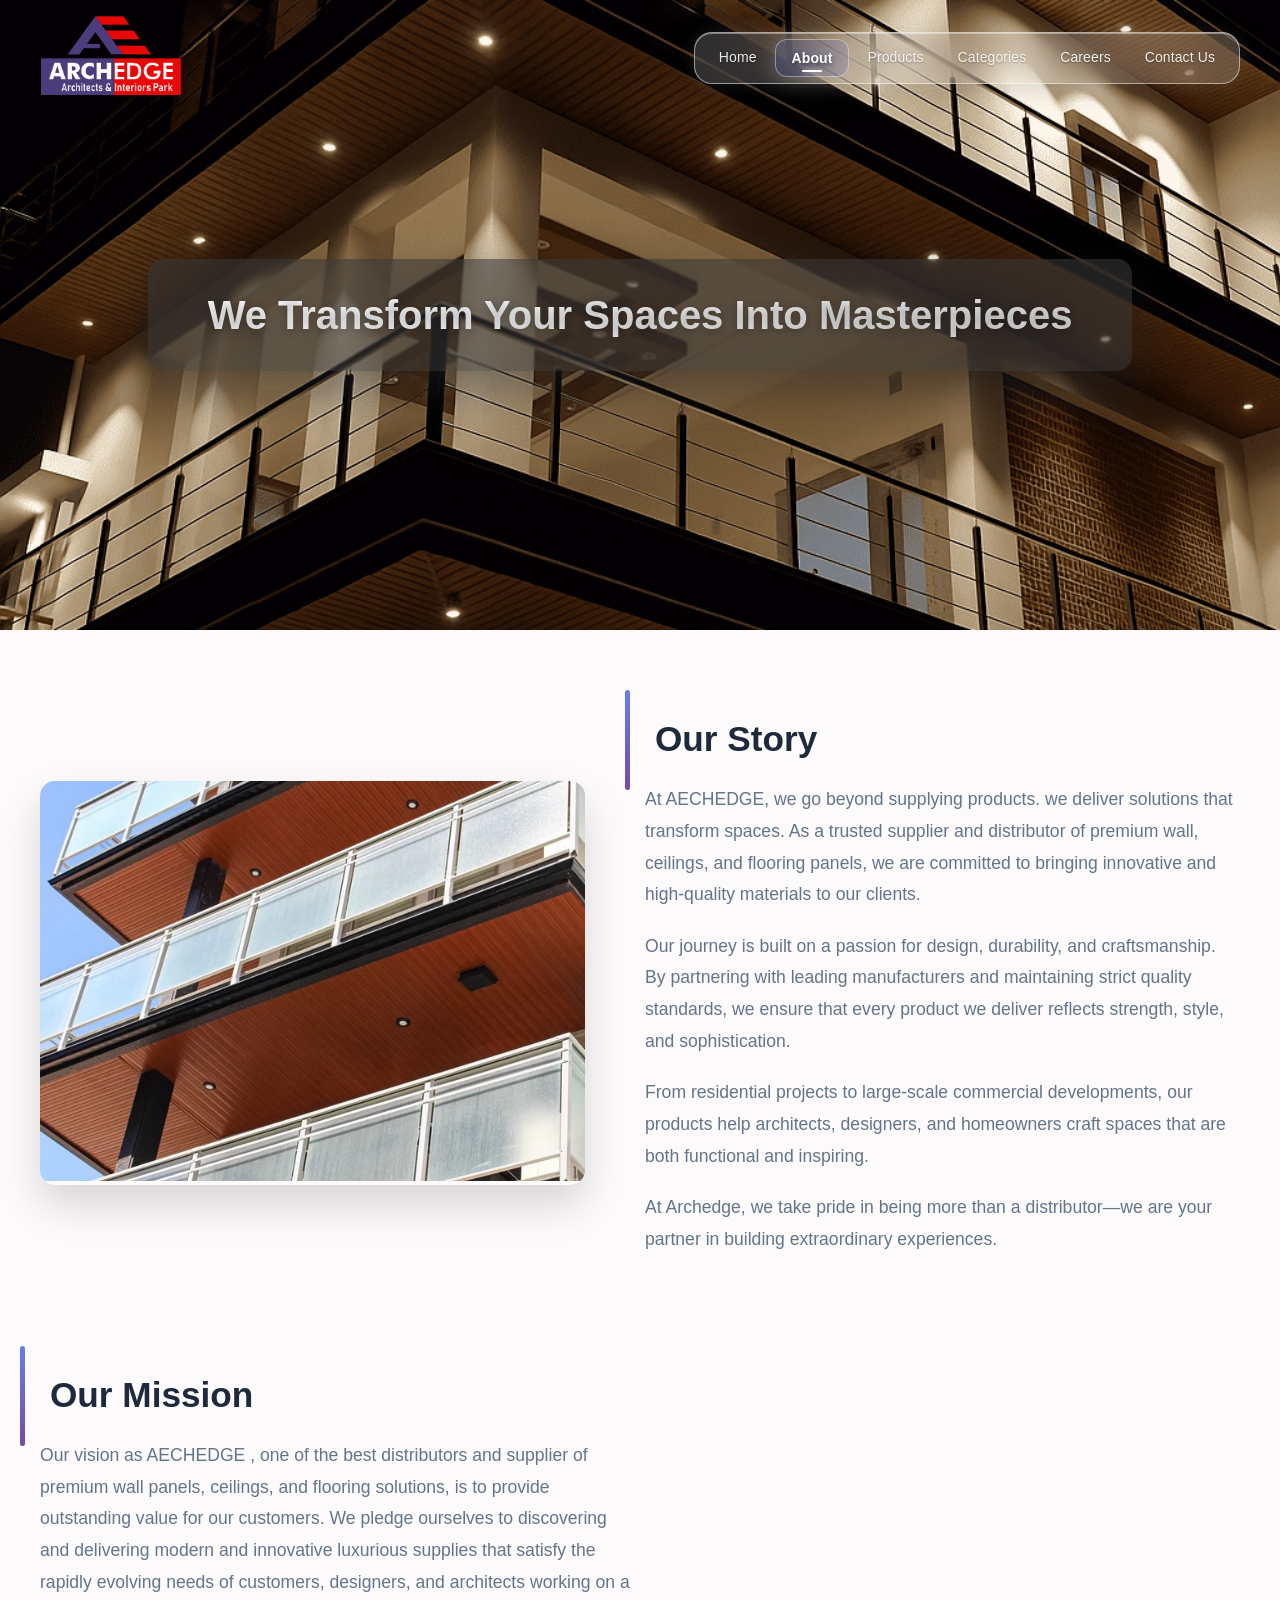
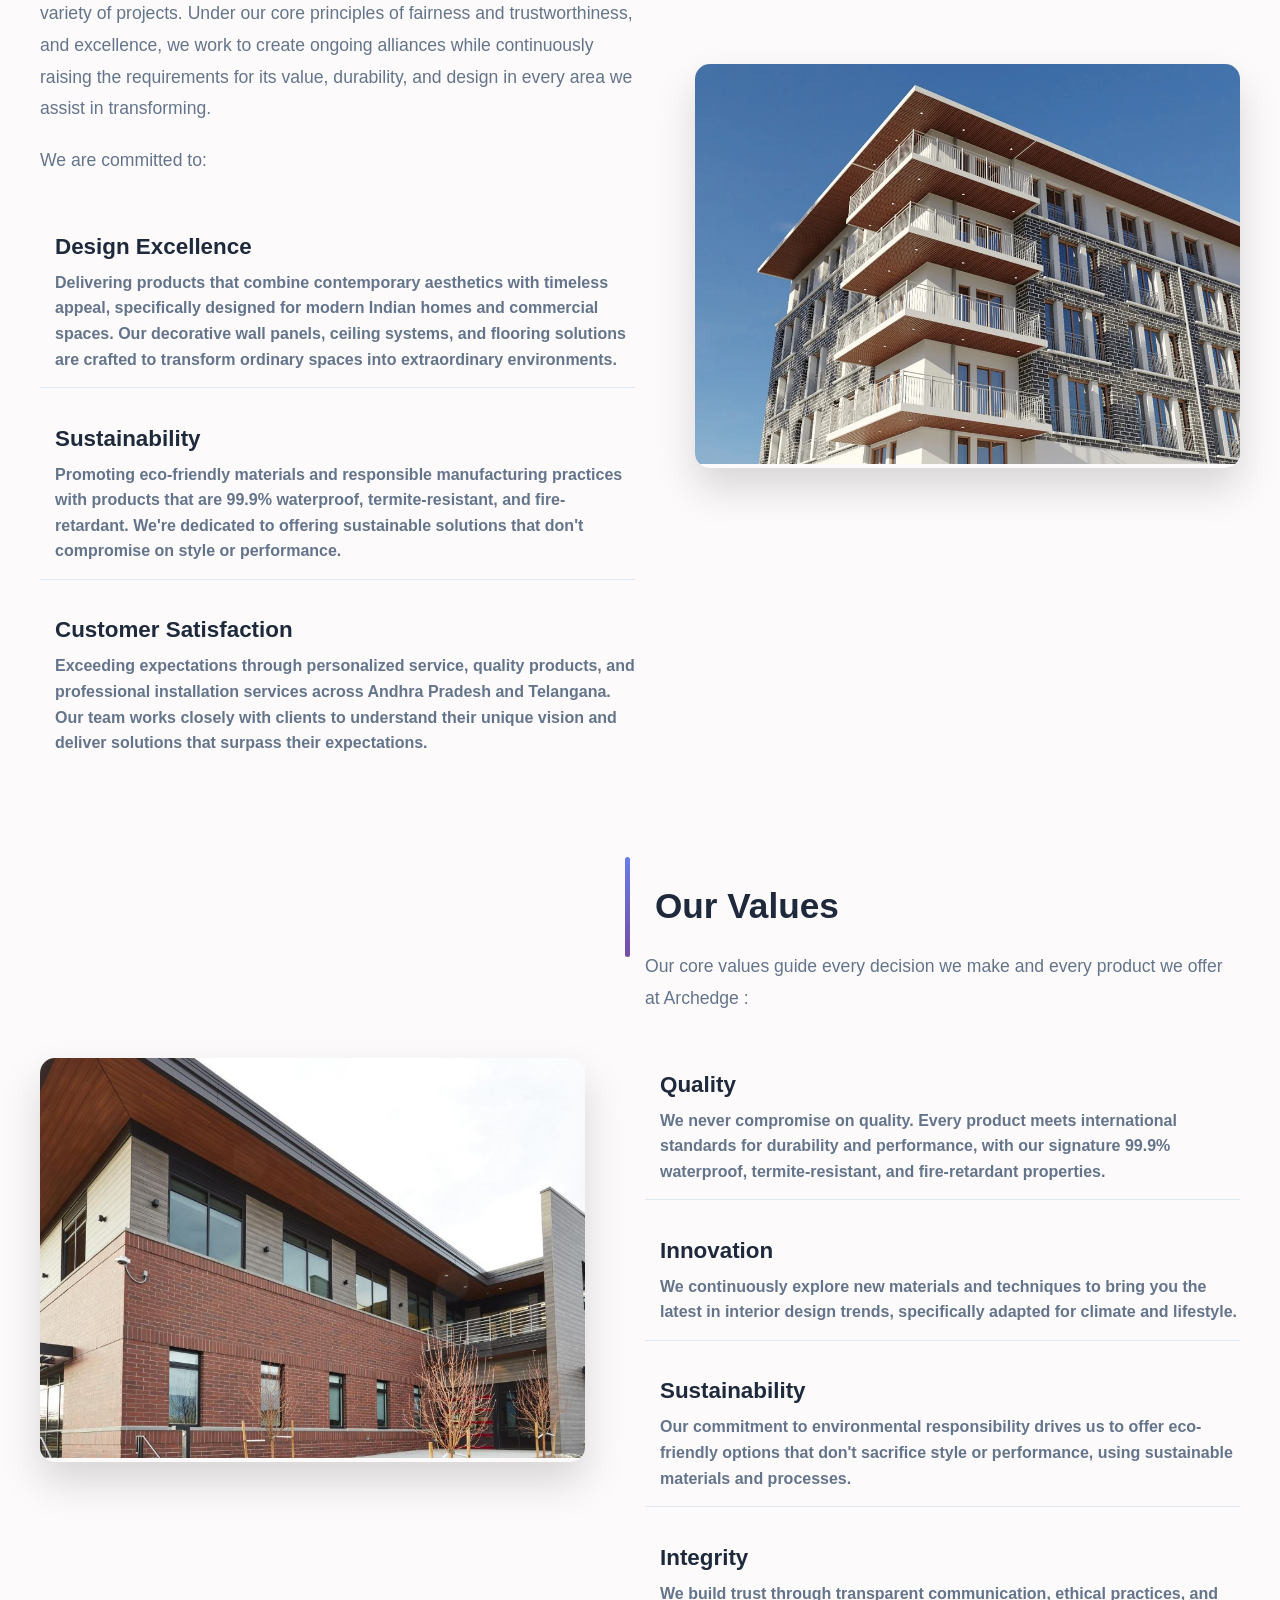
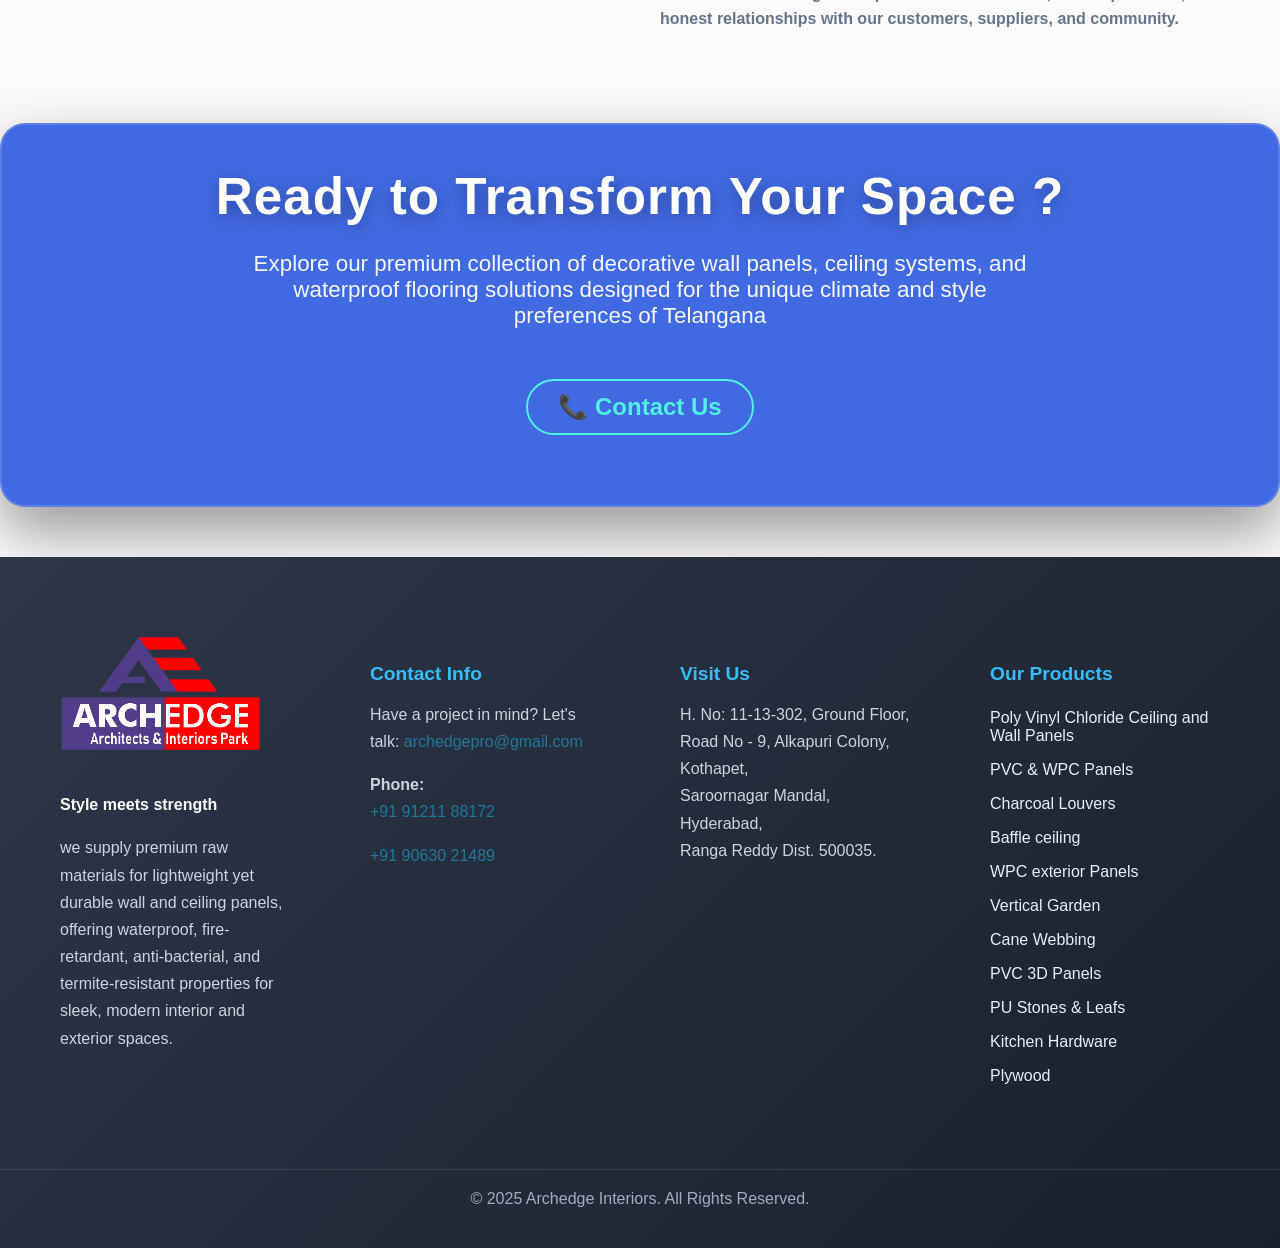
==== commit 65de2137: "all ok email" ====
--- a/about/index.html
+++ b/about/index.html
@@ -114,7 +114,7 @@
         "logo": "https://archedge.pro/assets/images/logo.png",
         "image": "https://archedge.pro/assets/images/og.png",
         "telephone": "+91-91211-88172",
-        "email": "archedge.pro@gmail.com",
+        "email": "archedgepro@gmail.com",
         "address": {
             "@type": "PostalAddress",
             "streetAddress": "H. No: 11-13-302, Ground Floor, Road No - 9, Alkapuri Colony",
@@ -327,11 +327,12 @@
 
     <!-- Hero Section -->
     <section class="hero-section">
-    <img  src="../assets/images/about/cover.png"  alt="About archedge  Hero Banner"  class="hero-img"   fetchpriority="high">
-    <div class="hero-content">
-        <h1>We Transform Your Spaces Into Masterpieces</h1>
-    </div>
-</section>
+        <img src="../assets/images/about/cover.png" alt="About archedge  Hero Banner" class="hero-img"
+            fetchpriority="high">
+        <div class="hero-content">
+            <h1>We Transform Your Spaces Into Masterpieces</h1>
+        </div>
+    </section>
 
 
     <!-- Our Story Section -->
@@ -494,8 +495,10 @@
 
             <div class="footer-column">
                 <h4>Contact Info</h4>
-                <p>Have a project in mind? Let's talk: <a href="mailto:archedge@gmail.com">archedge@gmail.com</a></p>
-                <p><strong>Phone:</strong> <a href="tel:+919121188172">+91 91211 88172</a></p>
+                <p>Have a project in mind? Let's talk: <a href="mailto:archedgepro@gmail.com">archedgepro@gmail.com</a>
+                </p>
+                <p><strong>Phone:</strong><br> <a href="tel:+919121188172">+91 91211 88172</a></p>
+                <p><a href="tel:+919063021489">+91 90630 21489</a></p>
             </div>
 
             <div class="footer-column">
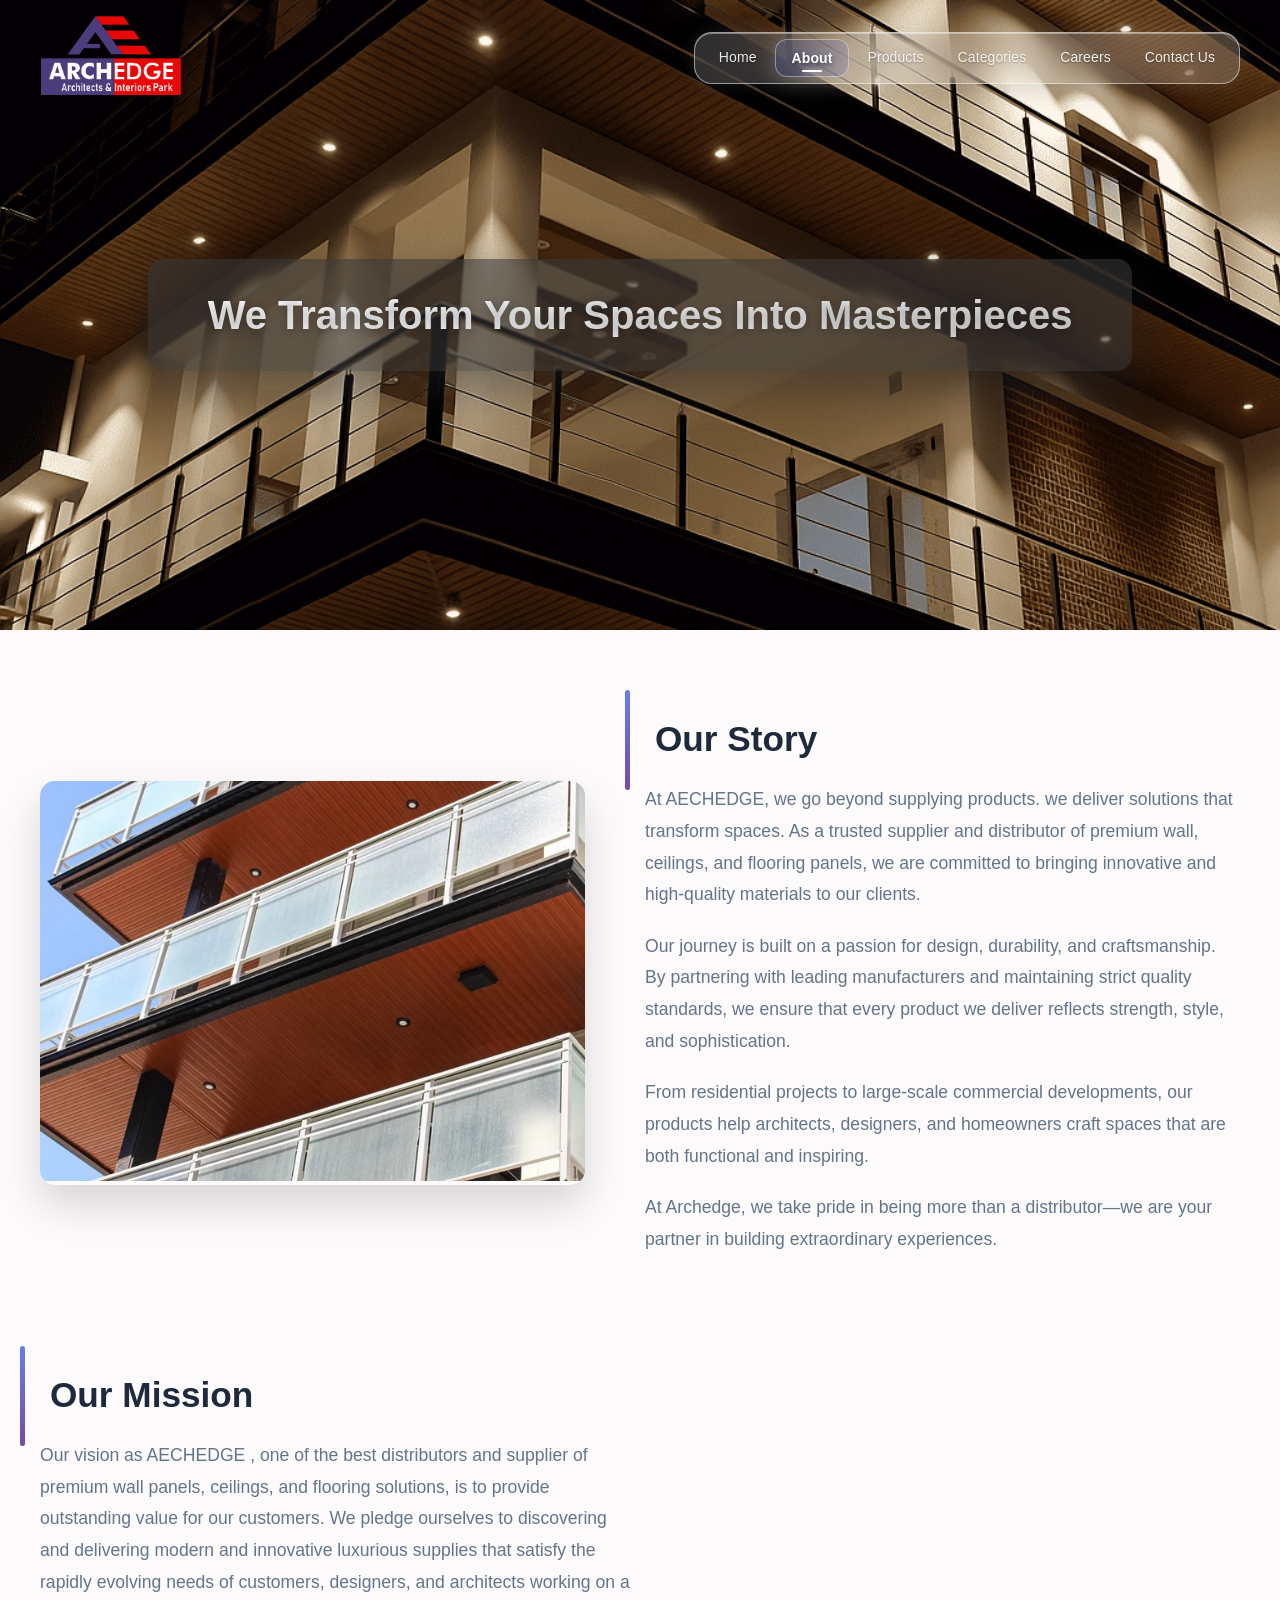
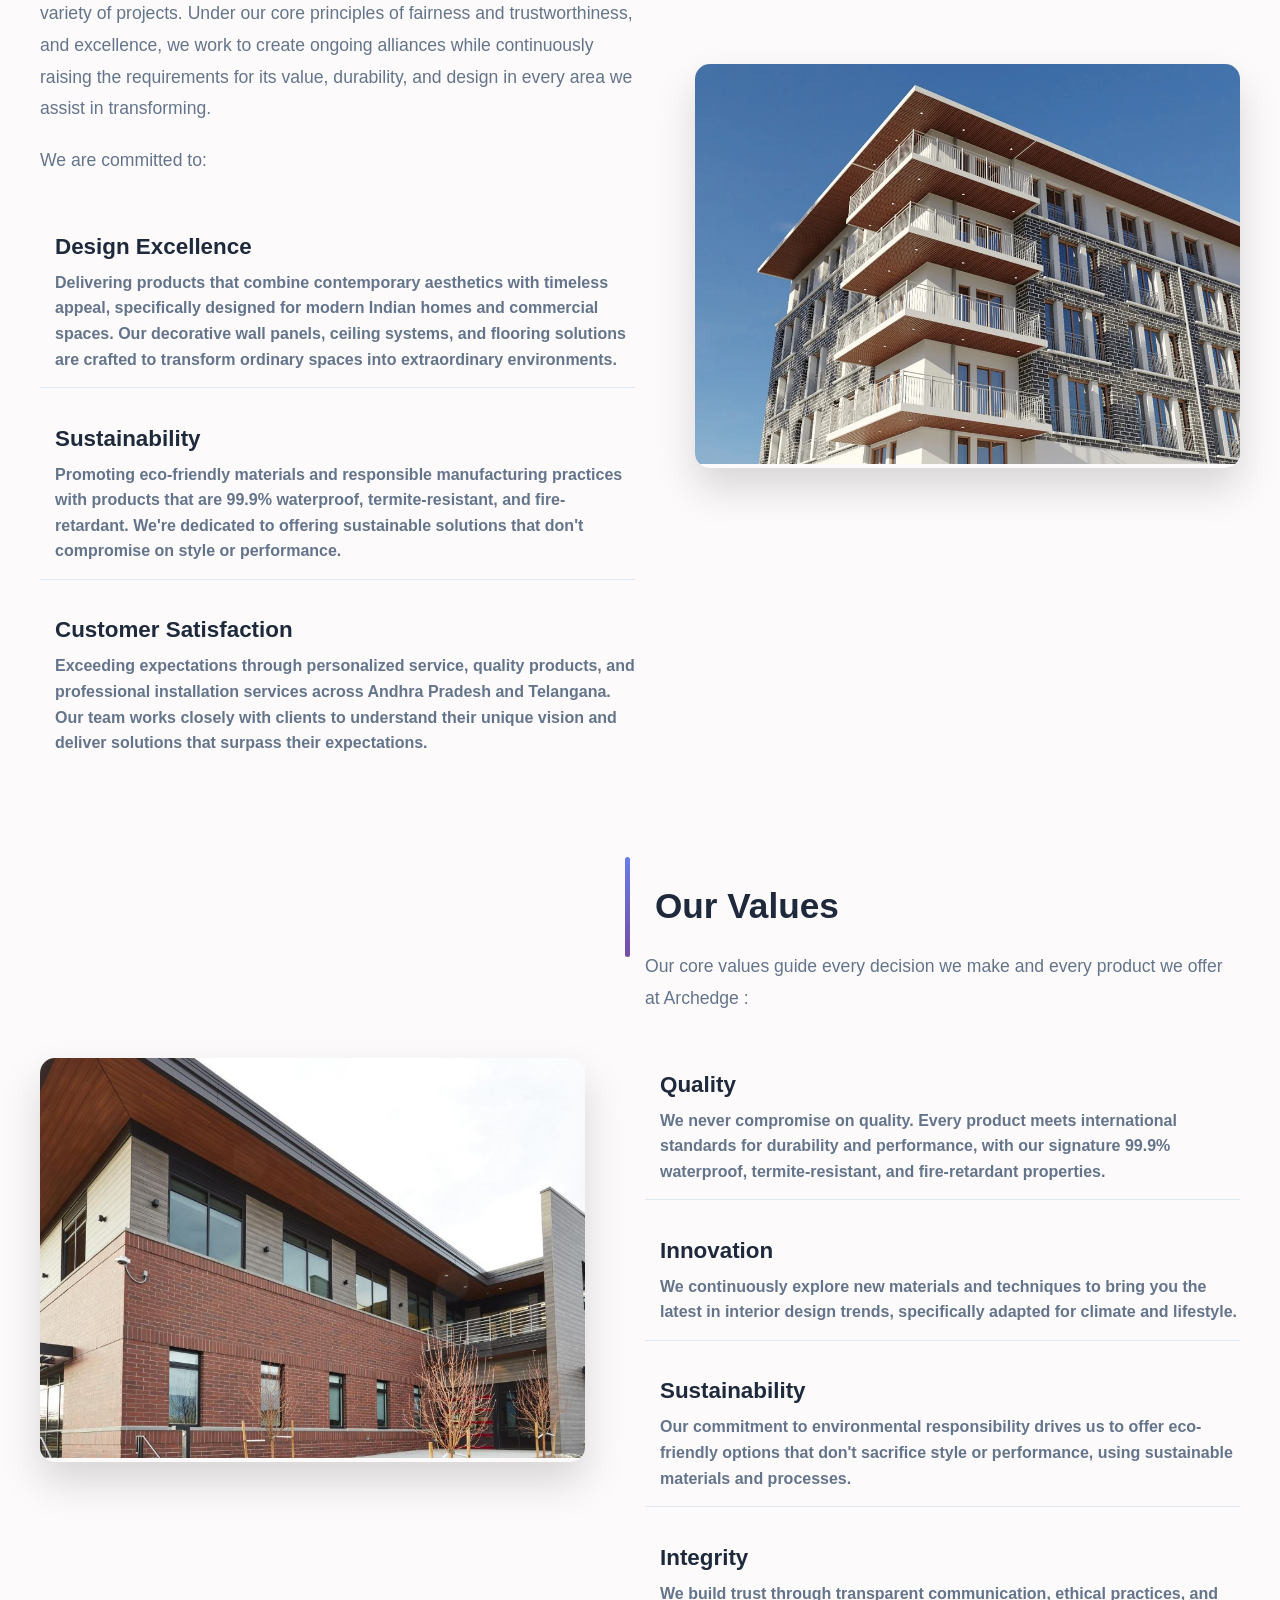
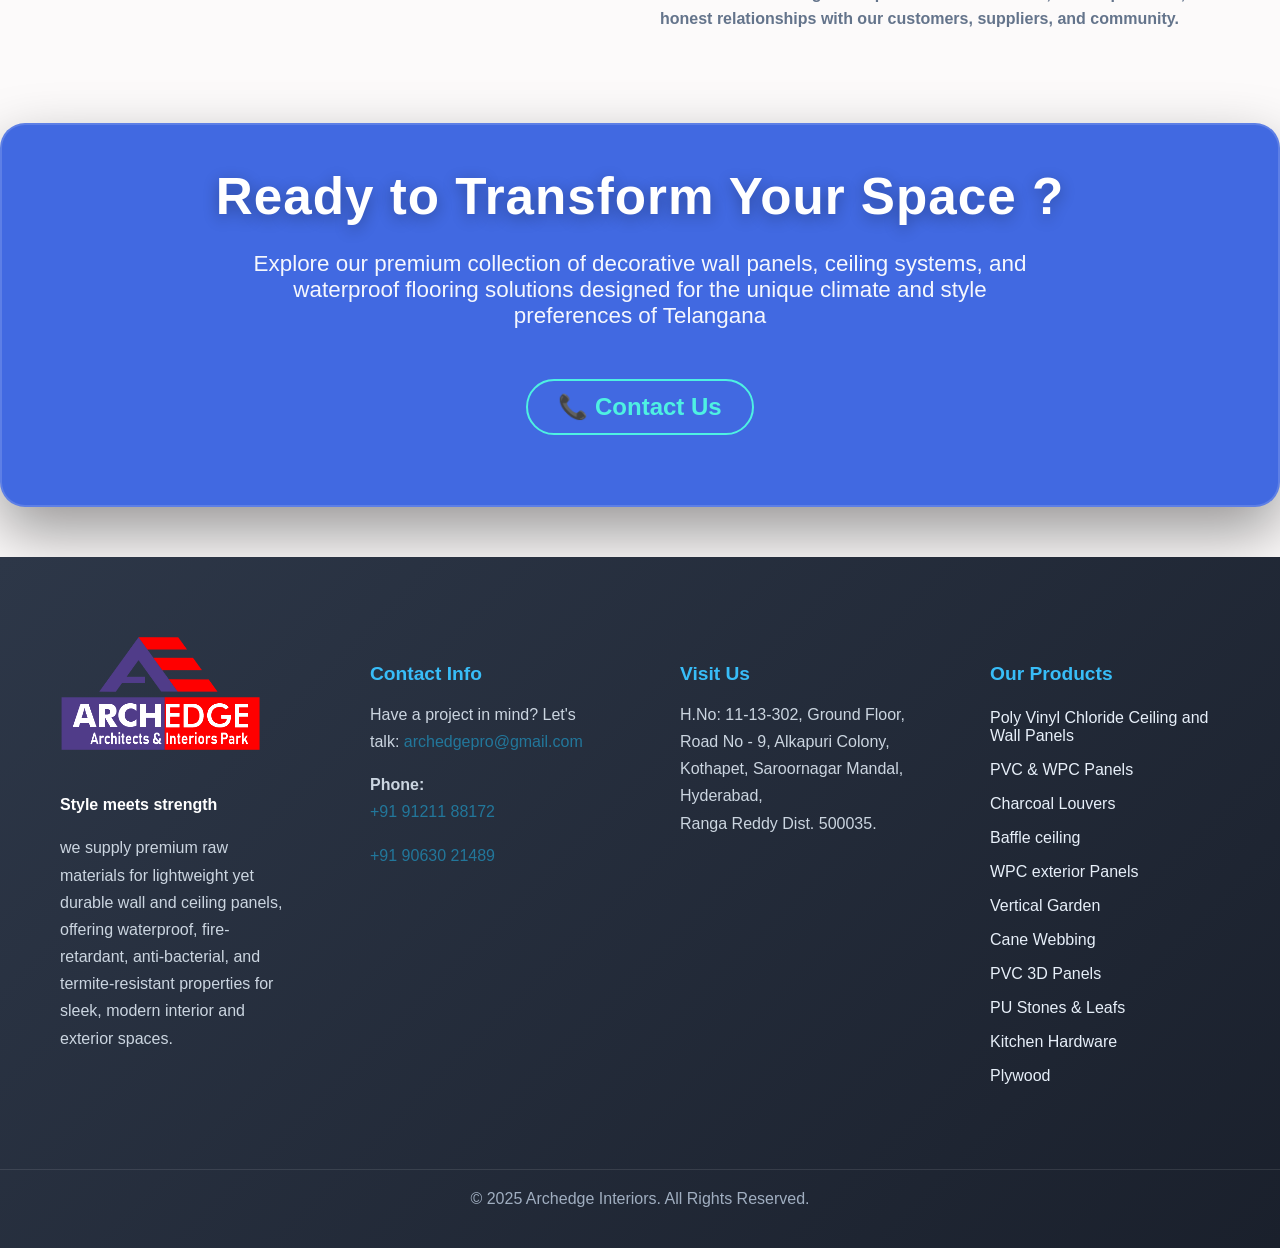
==== commit 59d87de1: "forms ok" ====
--- a/about/index.html
+++ b/about/index.html
@@ -504,11 +504,11 @@
             <div class="footer-column">
                 <h4>Visit Us</h4>
                 <p>
-                    H. No: 11-13-302, Ground Floor,<br>
-                    Road No - 9, Alkapuri Colony, Kothapet,<br>
-                    Saroornagar Mandal, Hyderabad,<br>
-                    Ranga Reddy Dist. 500035.
-                </p>
+          H.No: 11-13-302, Ground Floor,
+          Road No - 9, Alkapuri Colony, Kothapet,
+          Saroornagar Mandal, Hyderabad,<br>
+          Ranga Reddy Dist. 500035.
+        </p>
             </div>
 
             <div class="footer-column">
